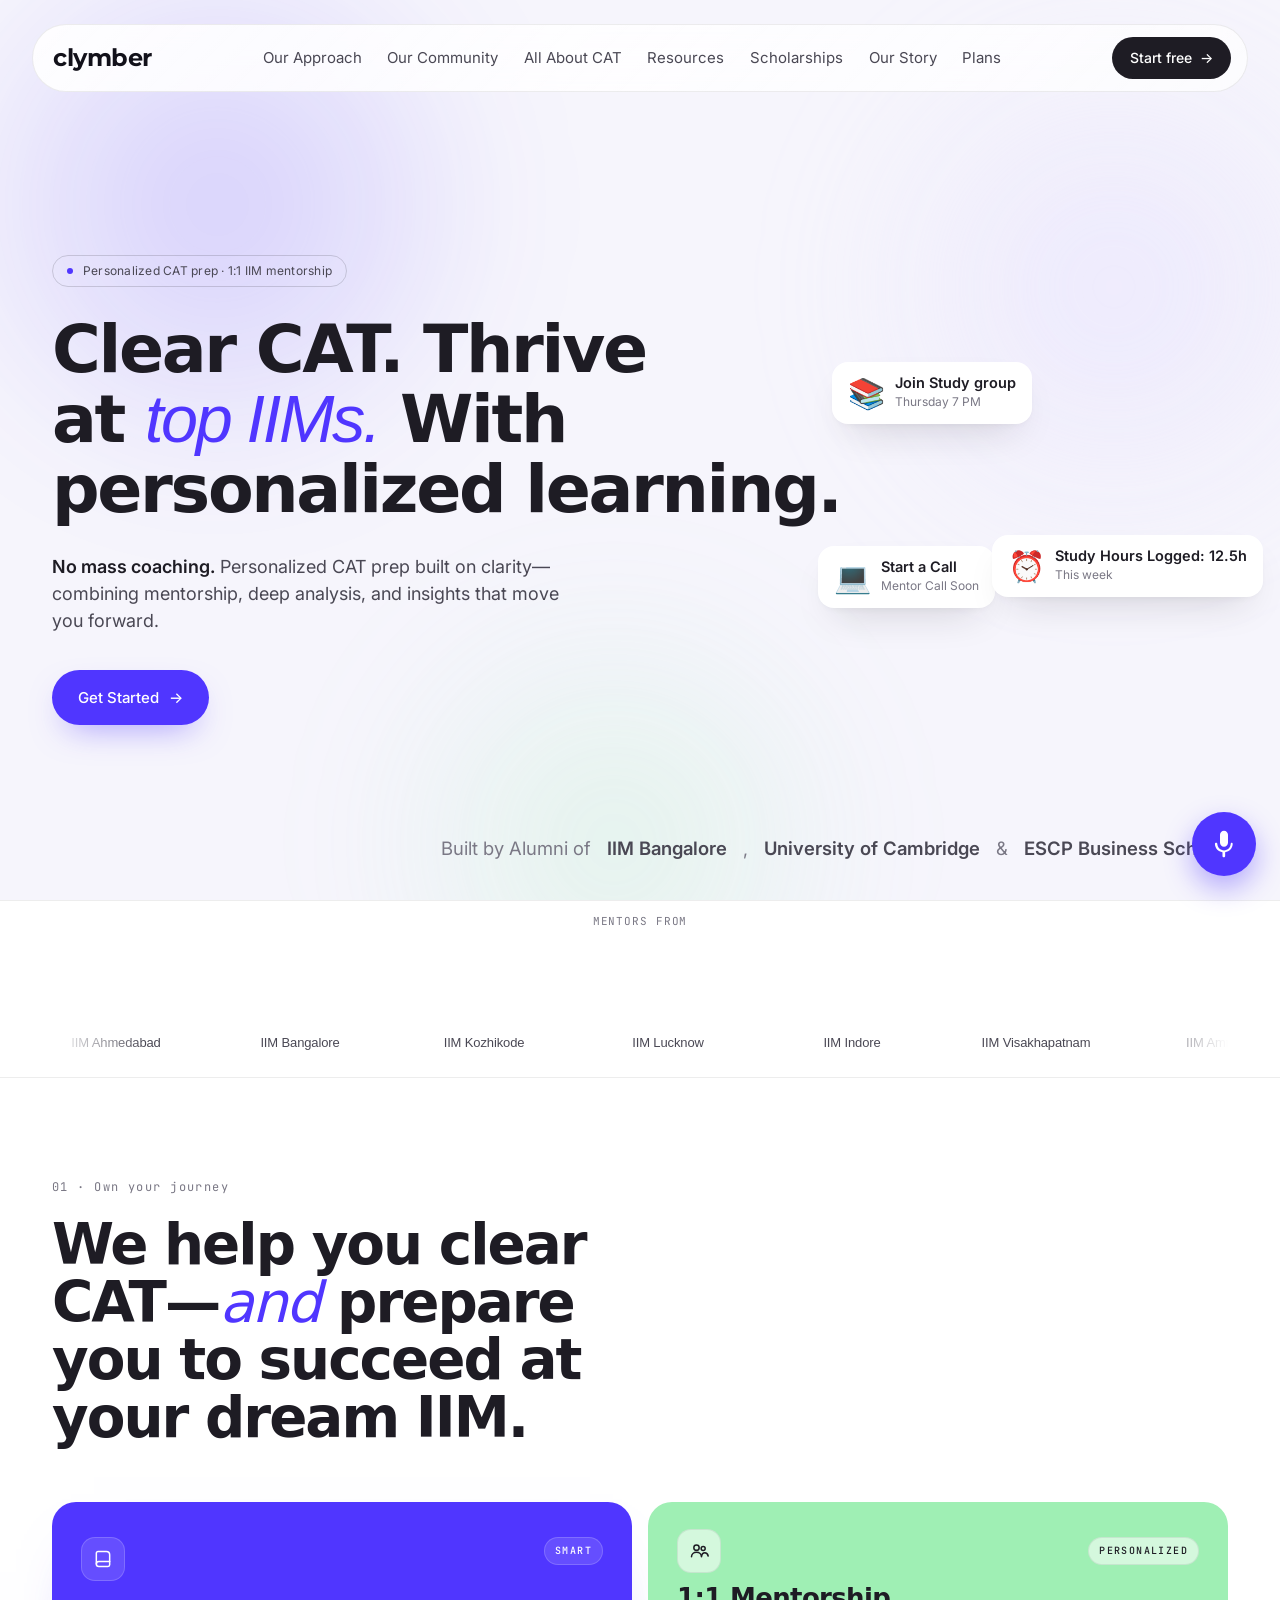
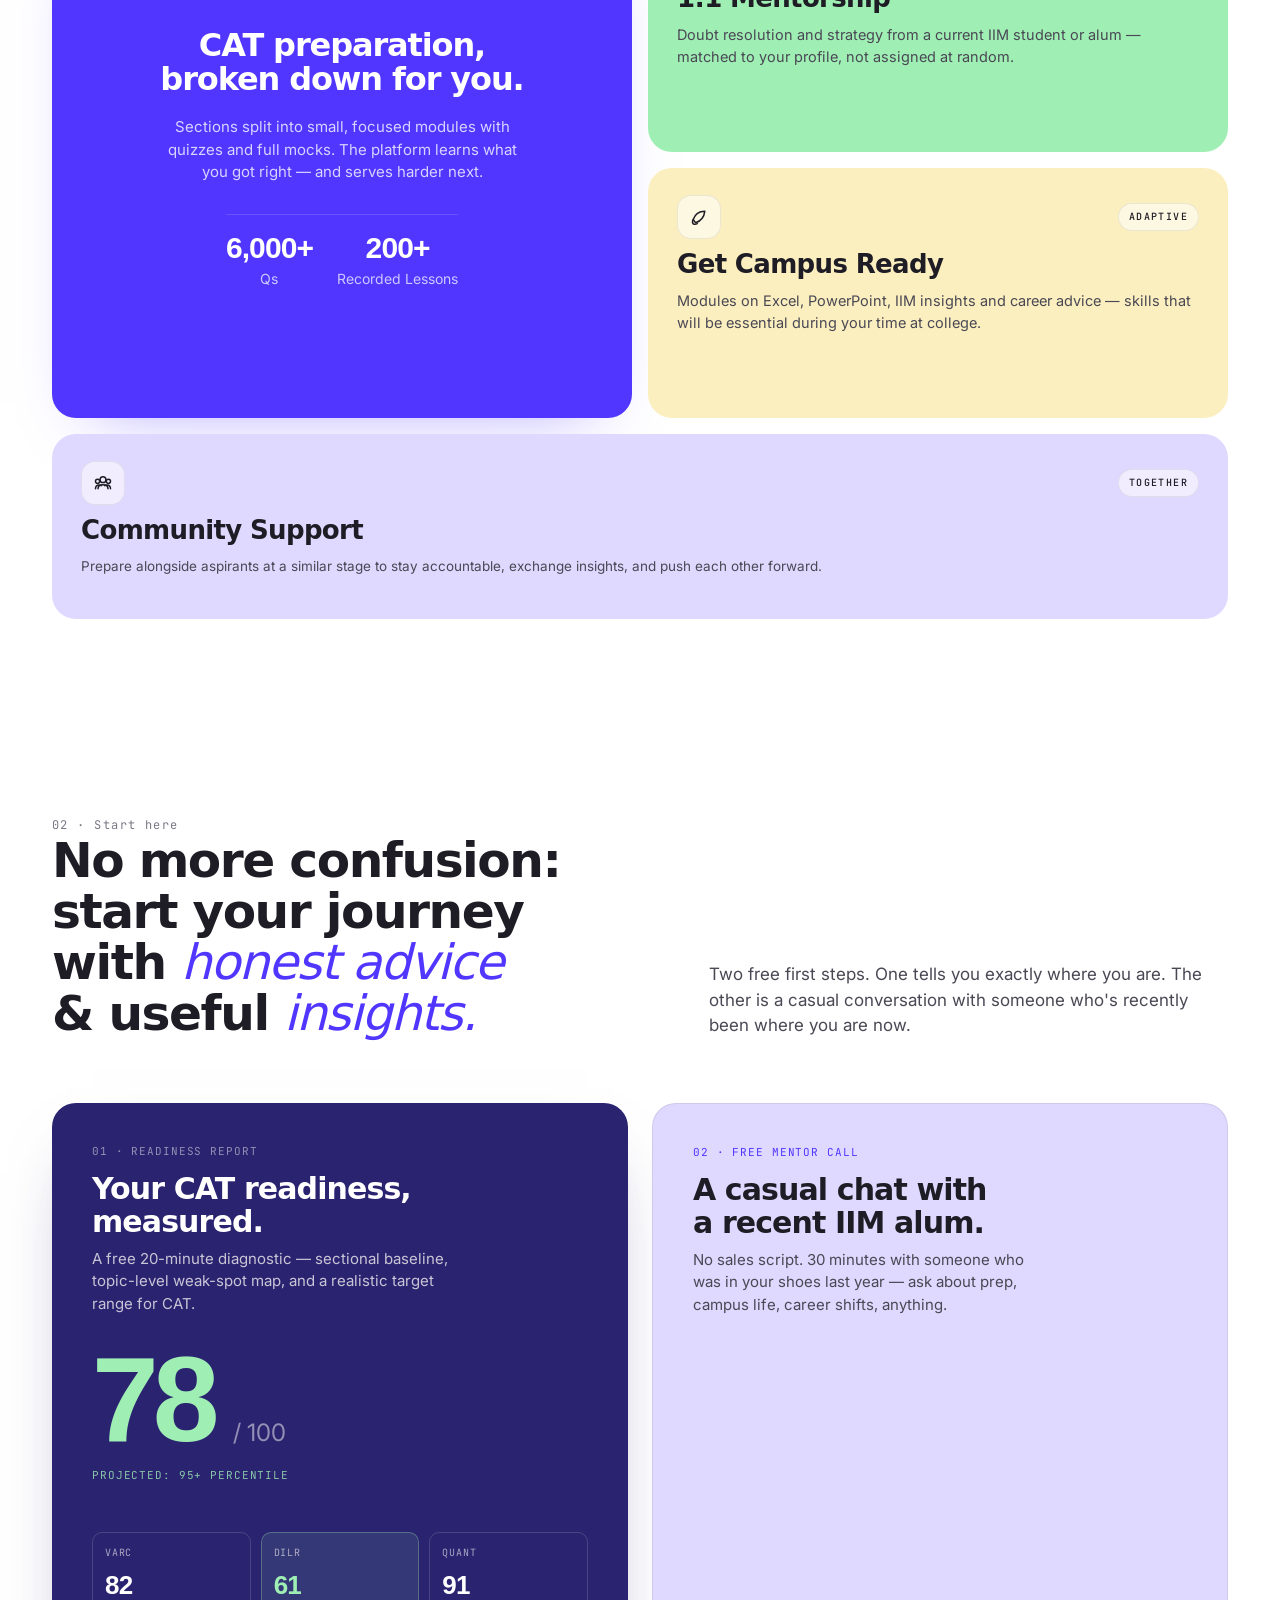
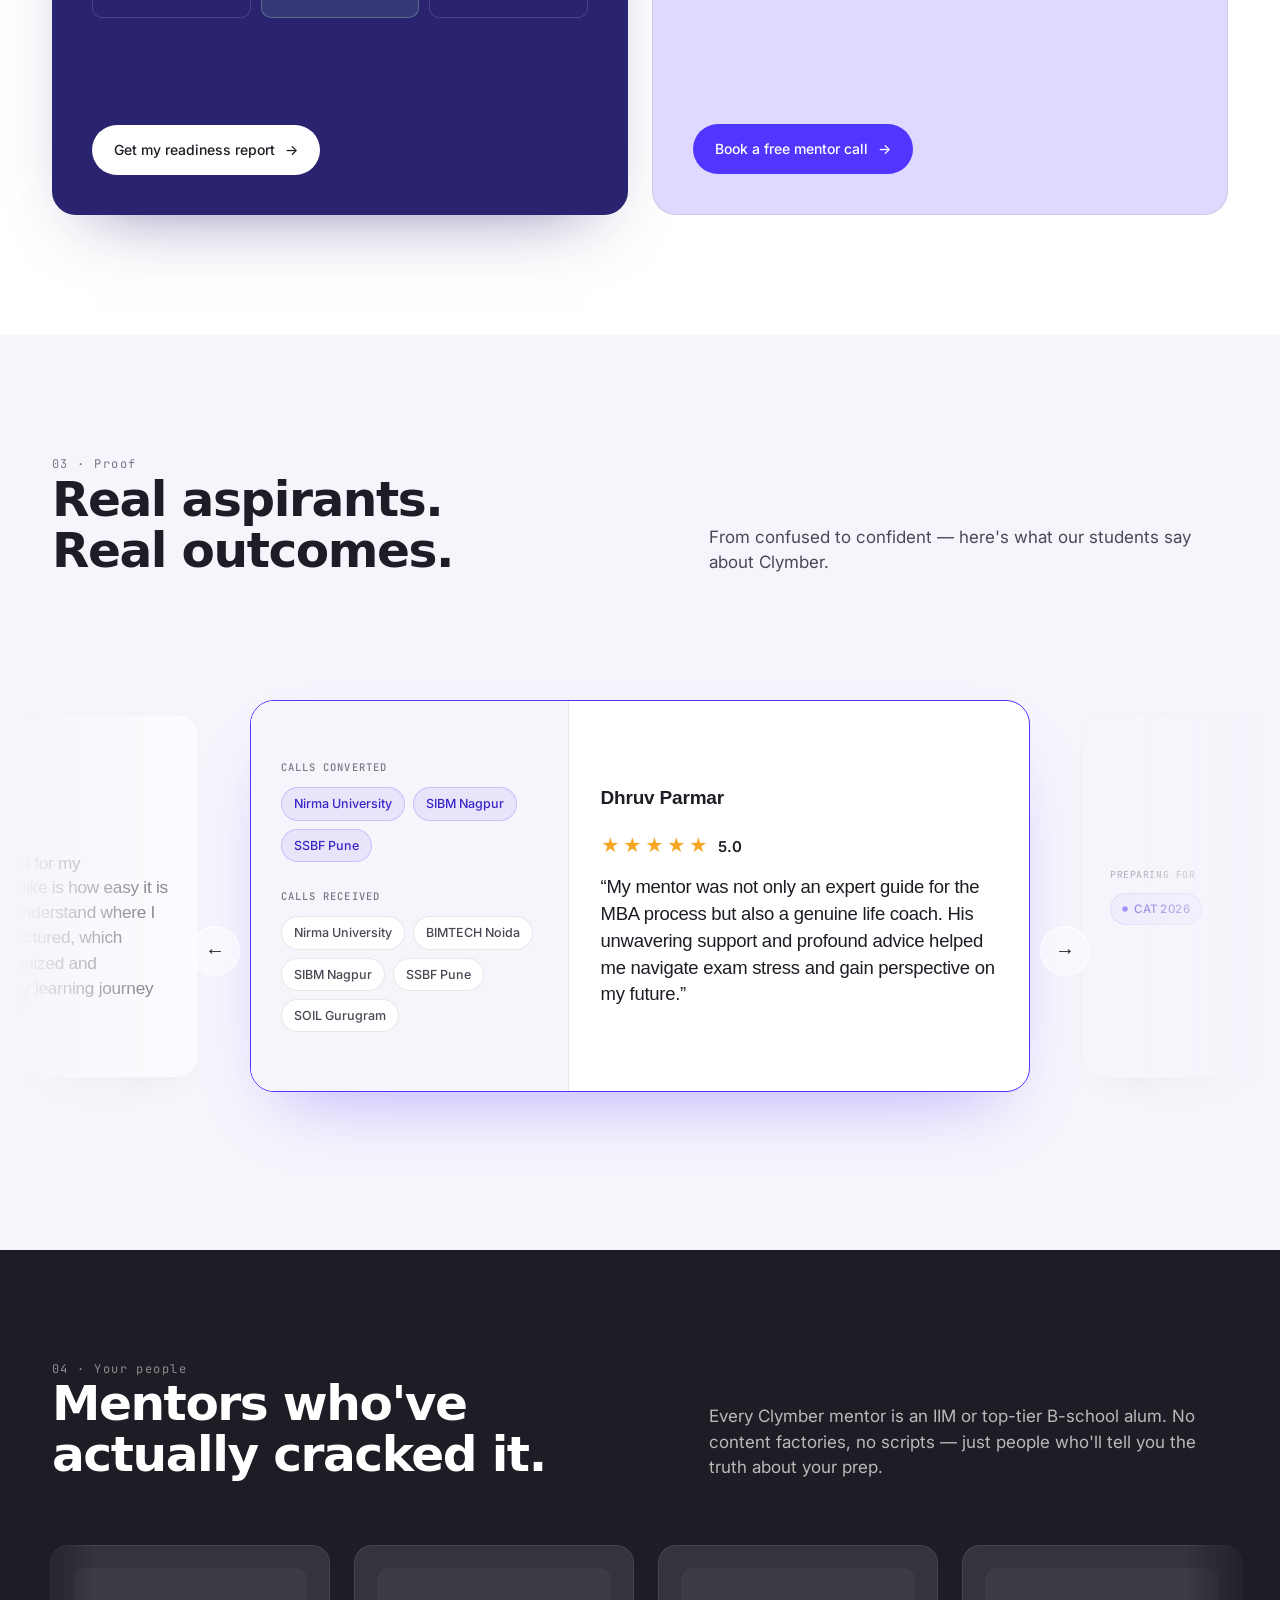
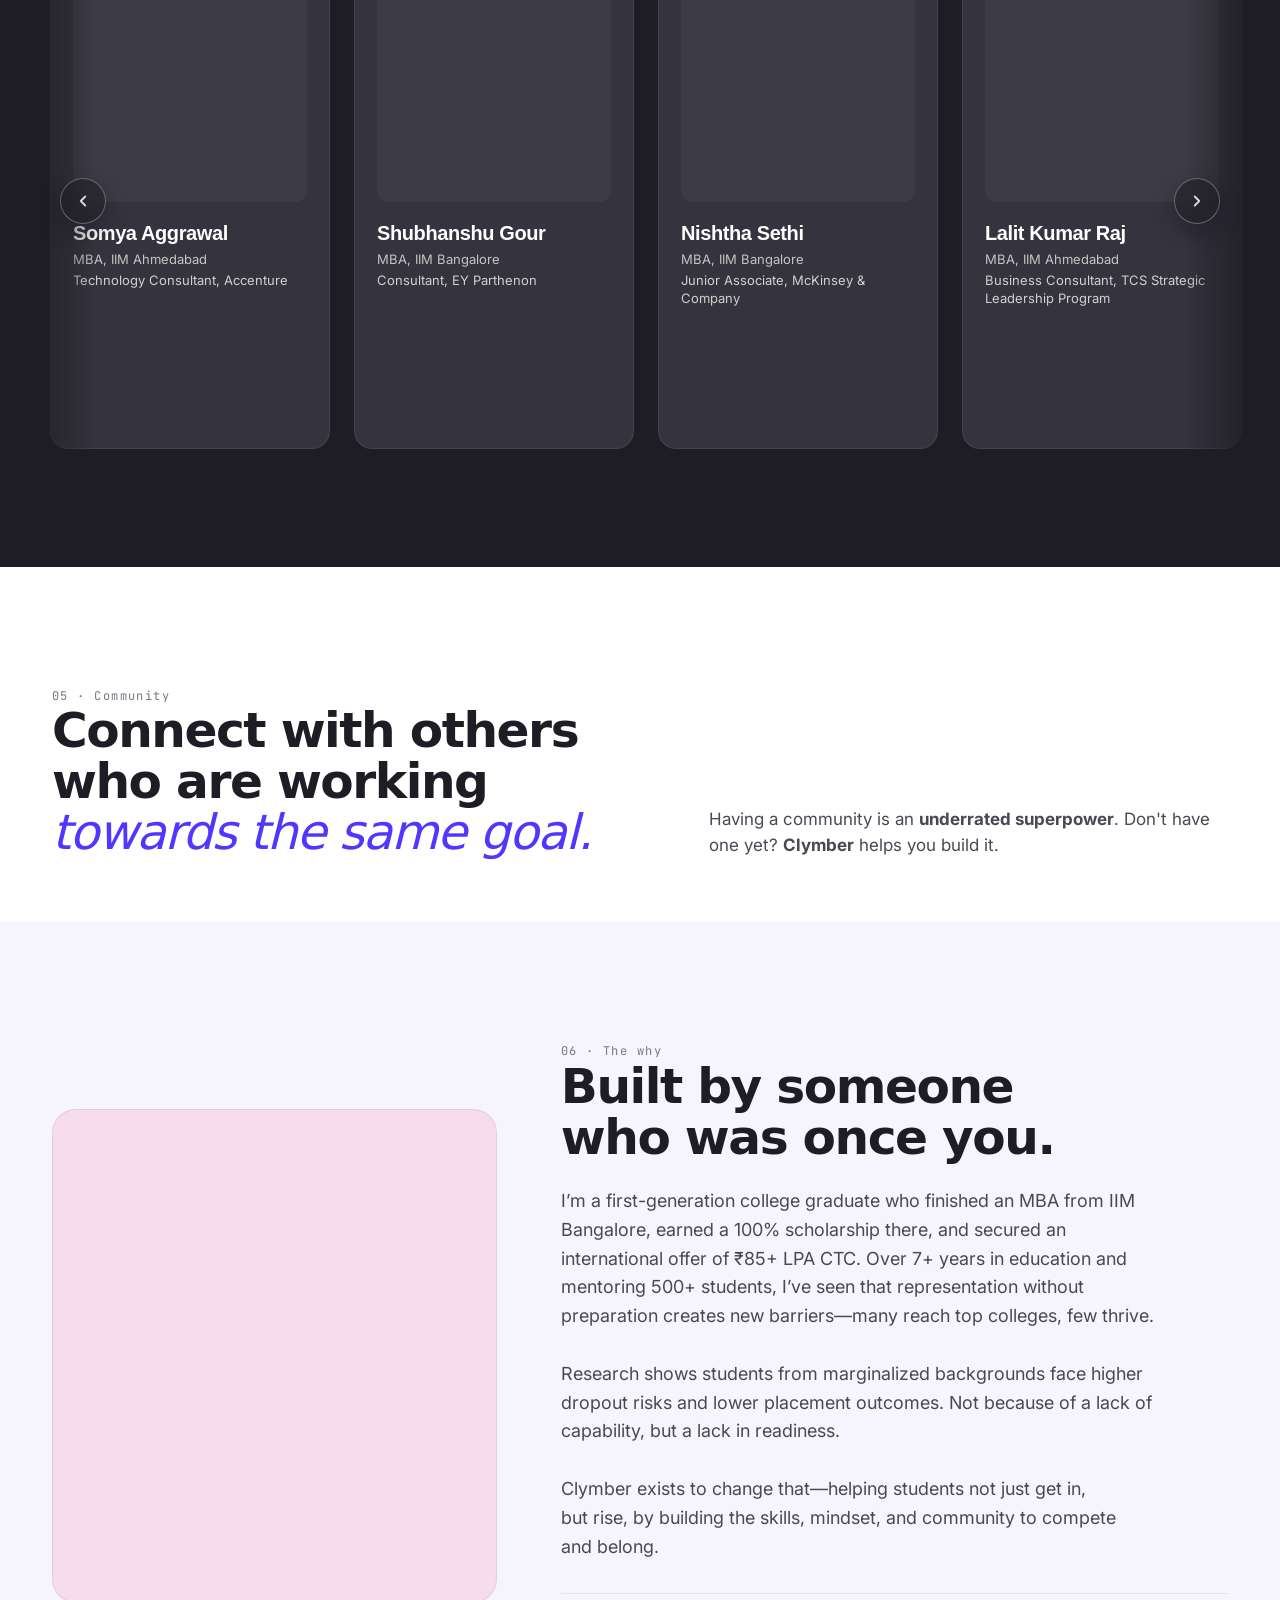
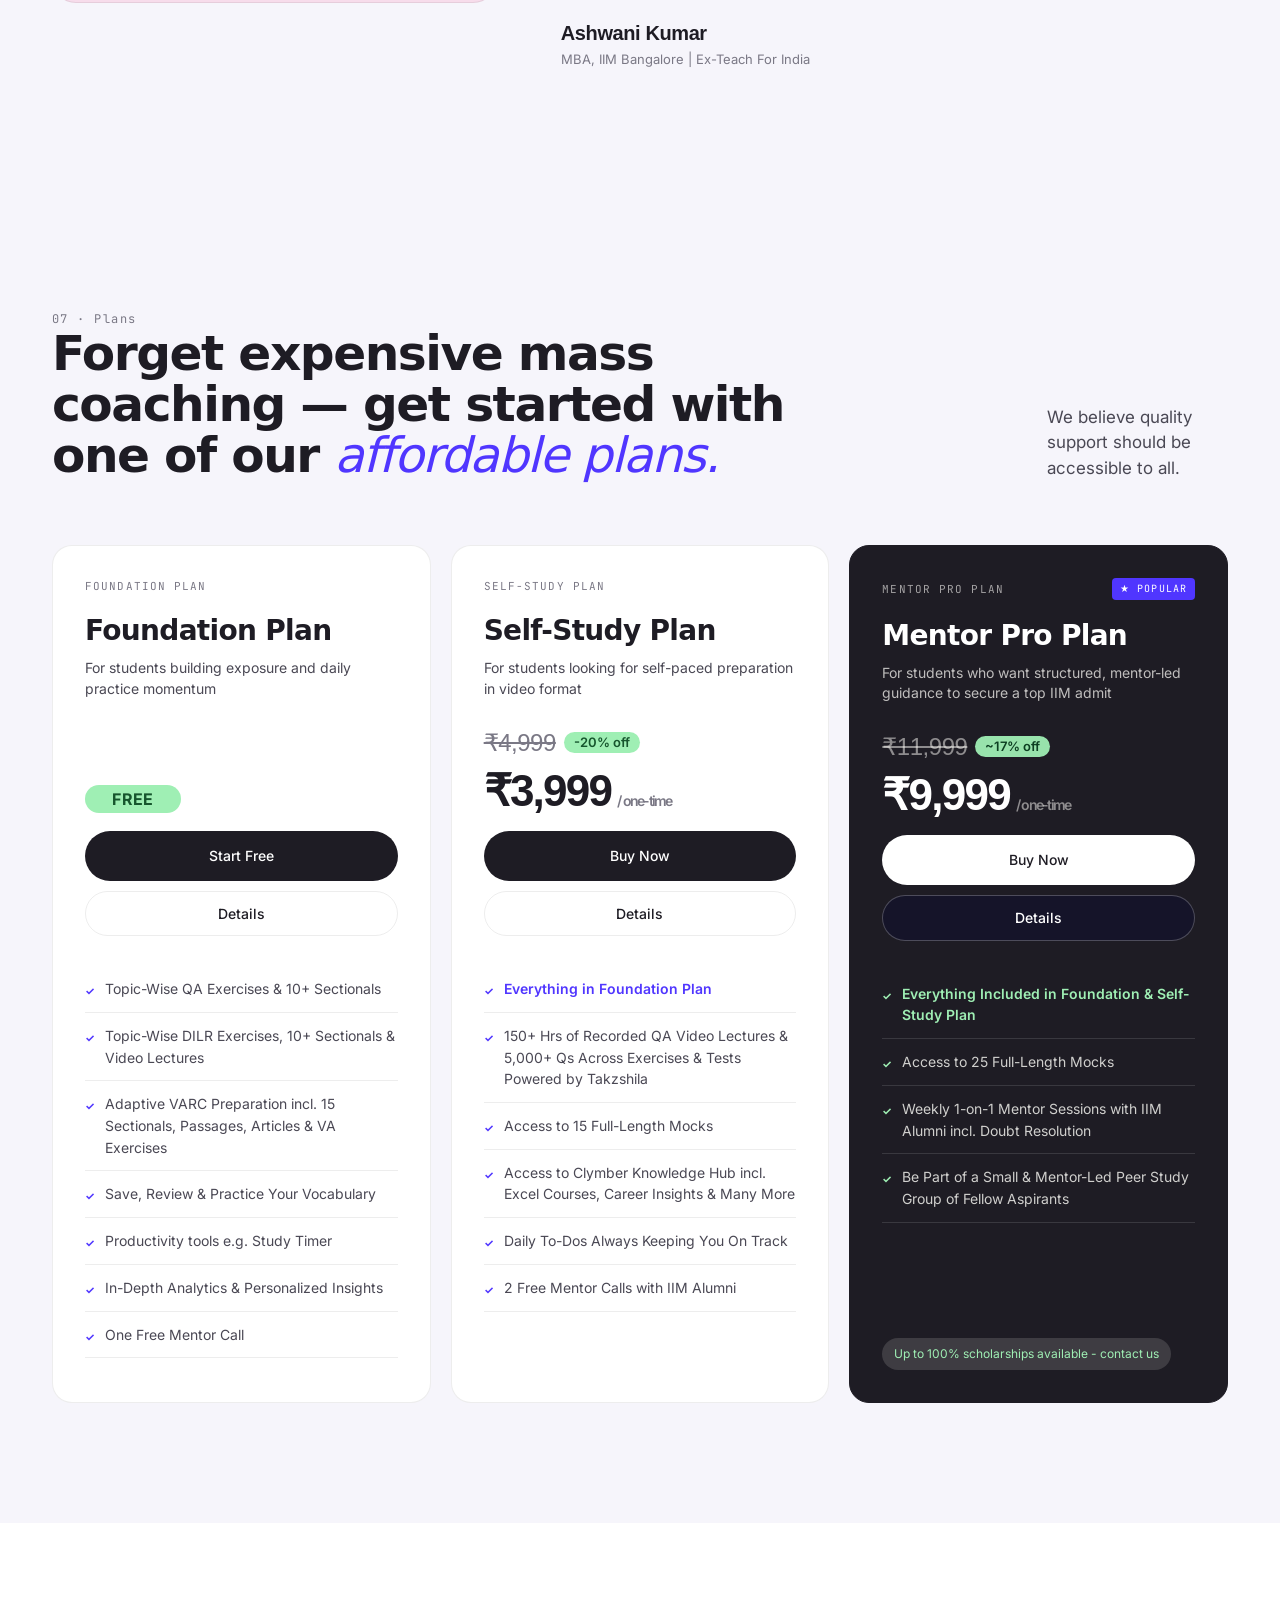
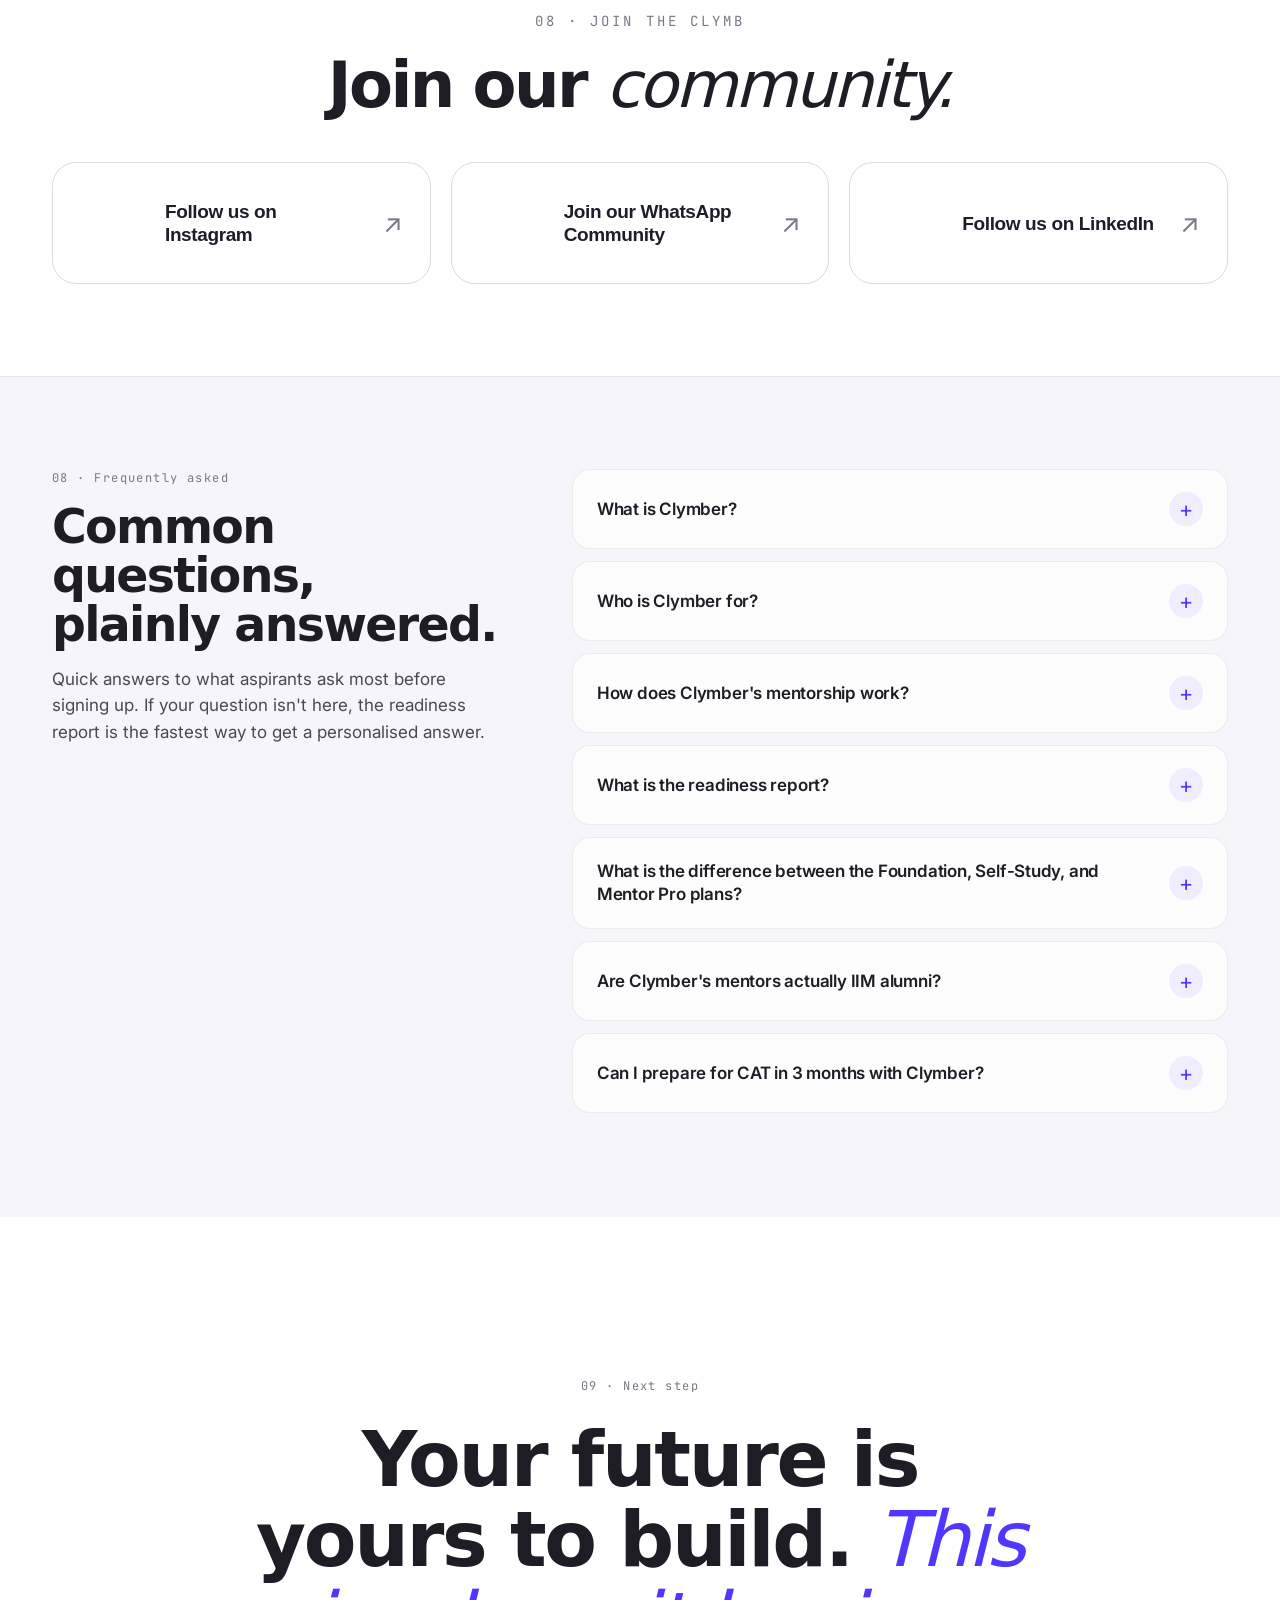
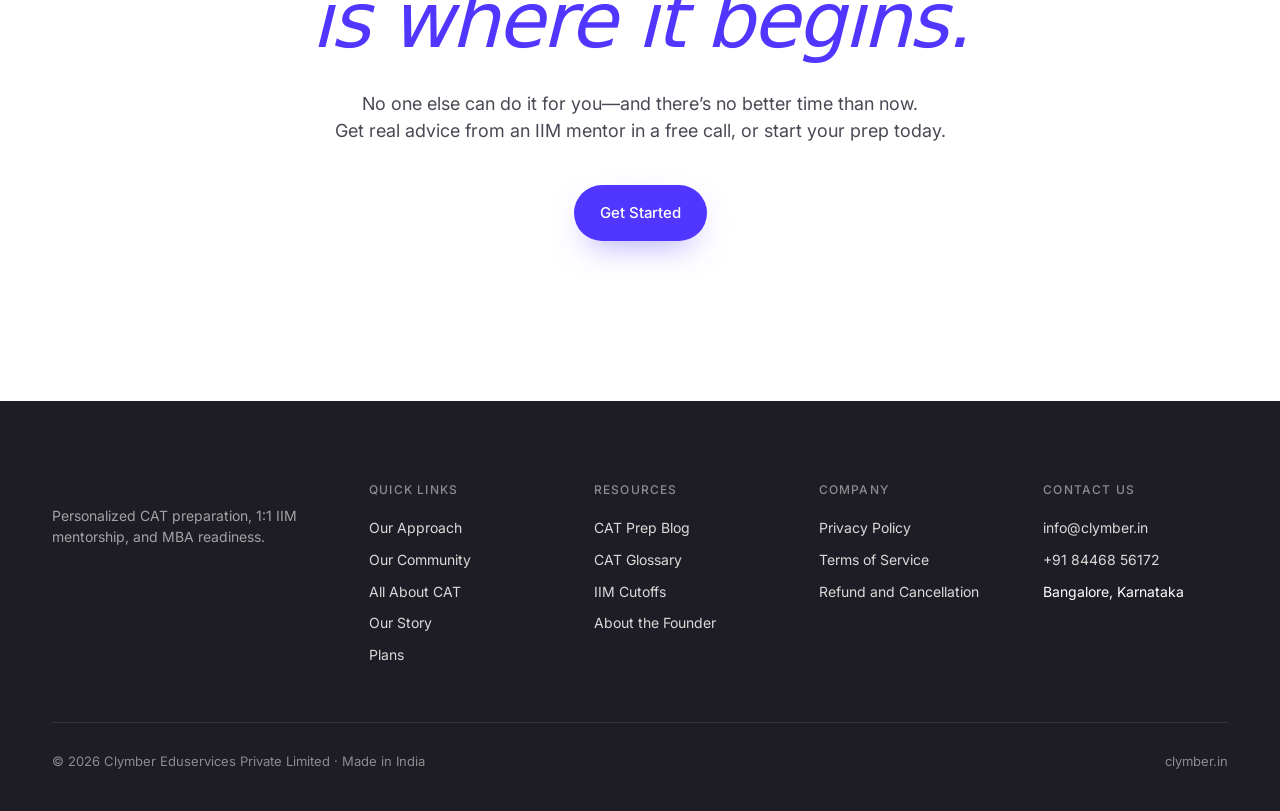
==== static/index.html @ 30dbabad "Refactor: Integrate UI Widget, Groq Llama-3, Multi-Institute Evaluation, and PPT-Style Visual Payloa" ====
<!DOCTYPE html><html lang="en"><head>


<meta charset="utf-8">
<meta name="viewport" content="width=device-width, initial-scale=1">

<!-- Google Search Console verification (Property: clymber.in). Token is
     injected at build time by scripts/inject-static-env.ts from the
     NEXT_PUBLIC_GSC_VERIFICATION env var (GitHub Secrets in CI). -->
<meta name="google-site-verification" content="26u3k5fxlTC3aNFVXAjMeuMcPNGJhdhR4Ef_XS1C2SM">

<!-- SEO: title + meta -->
<title>Clymber | CAT Preparation, IIM Mentorship &amp; MBA Readiness</title>
<meta name="description" content="Personalized CAT prep, 1:1 IIM mentorship, interview guidance, and MBA readiness support to help you clear CAT and thrive at top B-schools.">
<meta name="keywords" content="CAT preparation, CAT exam, IIM mentorship, MBA preparation India, CAT mock test, VARC for CAT, DILR for CAT, QA for CAT, personalized CAT coaching, IIM alumni mentor">
<meta name="author" content="Clymber">
<meta name="robots" content="index, follow, max-snippet:-1, max-image-preview:large, max-video-preview:-1">
<link rel="canonical" href="https://clymber.in/">
<link rel="alternate" hreflang="en-in" href="https://clymber.in/">
<link rel="alternate" hreflang="x-default" href="https://clymber.in/">

<!-- Open Graph -->
<meta property="og:title" content="Clymber | CAT Preparation, IIM Mentorship &amp; MBA Readiness">
<meta property="og:description" content="Personalized CAT prep, 1:1 IIM mentorship, and MBA readiness support to help you clear CAT and thrive at top B-schools.">
<meta property="og:type" content="website">
<meta property="og:url" content="https://clymber.in/">
<meta property="og:site_name" content="Clymber">
<meta property="og:locale" content="en_IN">
<meta property="og:image" content="https:[data-uri]">
<meta property="og:image:width" content="1200">
<meta property="og:image:height" content="630">
<meta property="og:image:alt" content="Clymber — Personalized CAT preparation with IIM alumni mentorship">

<!-- Twitter -->
<meta name="twitter:card" content="summary_large_image">
<meta name="twitter:title" content="Clymber | CAT Preparation, IIM Mentorship &amp; MBA Readiness">
<meta name="twitter:description" content="Personalized CAT prep, 1:1 IIM mentorship, and MBA readiness support.">
<meta name="twitter:image" content="https:[data-uri]">
<meta name="twitter:image:alt" content="Clymber — Personalized CAT preparation with IIM alumni mentorship">

<!-- Fonts -->
<link rel="preconnect" href="https://fonts.googleapis.com">
<link rel="preconnect" href="https://fonts.gstatic.com" crossorigin="">
<link href="https://api.fontshare.com/v2/css?f[]=general-sans@500,600,700&amp;display=swap" rel="stylesheet">
<link href="https://fonts.googleapis.com/css2?family=Inter:wght@400;500;600;700&amp;family=JetBrains+Mono:wght@400;500&amp;display=swap" rel="stylesheet">
<link href="https://fonts.googleapis.com/css2?family=Montserrat:wght@700&amp;display=swap" rel="stylesheet">

<!-- Motion layer CDN (GSAP + ScrollTrigger + Lenis). Preconnect so the TLS
     handshake overlaps with font fetches; the actual scripts load deferred
     at end of <body> and never block the LCP hero image. -->
<link rel="preconnect" href="https://cdn.jsdelivr.net" crossorigin>

<!-- JSON-LD: WebSite -->
<script type="application/ld+json">
{
  "@context":"https://schema.org",
  "@type":"WebSite",
  "name":"Clymber",
  "alternateName":"Clymber — CAT Preparation & IIM Mentorship",
  "url":"https://clymber.in/"
}
</script>
<!-- JSON-LD: Organization -->
<script type="application/ld+json">
{
  "@context":"https://schema.org",
  "@type":"Organization",
  "name":"Clymber",
  "url":"https://clymber.in/",
  "logo":"https:[data-uri]",
  "description":"Personalized CAT preparation, 1:1 IIM mentorship, interview guidance and MBA readiness.",
  "sameAs":[
    "https://www.linkedin.com/company/clymber",
    "https://www.instagram.com/clymber.official/",
    "https://www.youtube.com/@clymber.official"
  ]
}
</script>
<!-- JSON-LD: Person (founder) -->
<script type="application/ld+json">
{
  "@context":"https://schema.org",
  "@type":"Person",
  "name":"Ashwani Kumar",
  "jobTitle":"Founder, Clymber",
  "url":"https://clymber.in/#about-us",
  "worksFor":{"@type":"Organization","name":"Clymber"}
}
</script>
<!-- JSON-LD: Course (CAT prep) -->
<script type="application/ld+json">
{
  "@context":"https://schema.org",
  "@type":"Course",
  "name":"Personalized CAT Preparation with IIM Mentorship",
  "description":"A 1:1 CAT preparation program covering DILR, VARC, and Quantitative Aptitude, with IIM alumni mentorship, sectional and full-length mocks, and interview guidance.",
  "url":"https://clymber.in/",
  "courseCode":"CLYMBER-CAT-MENTOR-PRO",
  "educationalLevel":"Postgraduate entrance",
  "teaches":["CAT exam strategy","Quantitative Aptitude (QA)","Data Interpretation & Logical Reasoning (DILR)","Verbal Ability & Reading Comprehension (VARC)","MBA interview preparation"],
  "inLanguage":"en-IN",
  "audience":{"@type":"EducationalAudience","educationalRole":"CAT aspirant"},
  "provider":{"@type":"Organization","name":"Clymber","url":"https://clymber.in/","sameAs":"https://clymber.in/"},
  "offers":[
    {
      "@type":"Offer",
      "name":"Foundation Plan",
      "description":"Free diagnostic readiness report, QA readiness check, daily reading, DILR foundation exercises, vocabulary vault, one free mentor consultation.",
      "url":"https://clymber.in/plans/foundation",
      "price":"0",
      "priceCurrency":"INR",
      "availability":"https://schema.org/InStock",
      "category":"Free"
    },
    {
      "@type":"Offer",
      "name":"Self-Study Plan",
      "description":"All Foundation features plus full QA video course, sectional tests, and 2 free mentor calls with IIM alumni.",
      "url":"https://clymber.in/plans/self-study",
      "price":"3999",
      "priceCurrency":"INR",
      "availability":"https://schema.org/InStock",
      "category":"Paid"
    },
    {
      "@type":"Offer",
      "name":"Mentor Pro Plan",
      "description":"Full QA video course, 25 full-length CAT mocks, 300+ QA practice tests, weekly 1-on-1 mentor sessions with IIM alumni, peer community.",
      "url":"https://clymber.in/plans/mentor-pro",
      "price":"9999",
      "priceCurrency":"INR",
      "availability":"https://schema.org/InStock",
      "category":"Paid"
    }
  ],
  "hasCourseInstance":{
    "@type":"CourseInstance",
    "courseMode":"online",
    "courseWorkload":"PT10H",
    "location":{"@type":"VirtualLocation","url":"https://clymber.in/"},
    "instructor":{"@type":"Person","name":"Ashwani Kumar","jobTitle":"Founder & Lead Mentor, Clymber","alumniOf":{"@type":"EducationalOrganization","name":"Indian Institute of Management Bangalore"}}
  }
}
</script>
<!-- JSON-LD: FAQPage (mirrors the visible accordion above; Google March-2024 policy requires schema/DOM parity) -->
<script type="application/ld+json">
{
  "@context": "https://schema.org",
  "@type": "FAQPage",
  "mainEntity": [
    {
      "@type": "Question",
      "name": "What is Clymber?",
      "acceptedAnswer": {
        "@type": "Answer",
        "text": "Clymber is a personalized CAT preparation platform for MBA aspirants in India. It combines a diagnostic readiness report, structured practice across VARC, DILR, and QA, full-length CAT mock tests, and 1:1 mentorship from IIM alumni — so you train against the specific gaps the exam will exploit, not a generic syllabus."
      }
    },
    {
      "@type": "Question",
      "name": "Who is Clymber for?",
      "acceptedAnswer": {
        "@type": "Answer",
        "text": "Clymber is built for CAT aspirants who want a structured, mentor-led path to a top IIM — first-time test-takers, working professionals balancing prep with a job, and second-attempt students who need a sharper diagnosis of what's blocking their percentile."
      }
    },
    {
      "@type": "Question",
      "name": "How does Clymber's mentorship work?",
      "acceptedAnswer": {
        "@type": "Answer",
        "text": "Every Mentor Pro student is paired with an IIM alumnus for weekly 1-on-1 sessions covering doubt resolution, study plan adjustments, mock test analysis, and MBA interview preparation. Foundation and Self-Study plans include a smaller number of free consultation calls."
      }
    },
    {
      "@type": "Question",
      "name": "What is the readiness report?",
      "acceptedAnswer": {
        "@type": "Answer",
        "text": "The readiness report is a free 20-minute diagnostic. It produces a sectional baseline across VARC, DILR, and QA, a topic-level weak-spot map, and a realistic CAT target range — so you start your prep with a clear picture of where you are and what to fix first."
      }
    },
    {
      "@type": "Question",
      "name": "What is the difference between the Foundation, Self-Study, and Mentor Pro plans?",
      "acceptedAnswer": {
        "@type": "Answer",
        "text": "Foundation (Free) gives you the readiness report, daily reading practice, DILR foundation exercises, QA readiness check, vocabulary vault, and one free mentor call. Self-Study (₹3,999) adds the full QA video course, sectional tests, and two free mentor calls. Mentor Pro (₹9,999) is the complete program: QA videos, 25 full-length mocks, 300+ QA practice tests, weekly 1-on-1 mentor sessions, and a peer community."
      }
    },
    {
      "@type": "Question",
      "name": "Are Clymber's mentors actually IIM alumni?",
      "acceptedAnswer": {
        "@type": "Answer",
        "text": "Yes. Every Clymber mentor is an IIM alumnus or has equivalent top-tier MBA credentials. Mentor profiles, alma mater, and work background are shown before you book."
      }
    },
    {
      "@type": "Question",
      "name": "Can I prepare for CAT in 3 months with Clymber?",
      "acceptedAnswer": {
        "@type": "Answer",
        "text": "A 3-month plan is possible if you can commit consistent daily study time and start from a moderate baseline. The Clymber readiness report will tell you whether a 3-month timeline is realistic for your current preparedness — and what mock targets to hit weekly to stay on track."
      }
    }
  ]
}
</script>
<!-- JSON-LD: BreadcrumbList -->
<script type="application/ld+json">
{
  "@context":"https://schema.org",
  "@type":"BreadcrumbList",
  "itemListElement":[
    {
      "@type":"ListItem",
      "position":1,
      "name":"Home",
      "item":"https://clymber.in/"
    }
  ]
}
</script>

<style>
  :root{
    --ink:#1E1C24;
    --ink-2:#4A4854;
    --muted:#7A7885;
    --paper:#FFFFFF;
    --paper-2:#F6F5FB;
    --line:rgba(30,28,36,.08);
    --line-2:rgba(30,28,36,.16);
    --indigo:#5036FF;
    --indigo-ink:#3A26C7;
    --deep:#2A2370;
    --mint:#9FEFB4;
    --lilac:#DFD8FF;
    --rose:#F7DCEB;
    --butter:#FBEFBF;
  }
  *{box-sizing:border-box}
  html,body{margin:0;padding:0}
  body{
    font-family:'Inter',system-ui,sans-serif;
    font-size:16px;
    line-height:1.55;
    color:var(--ink);
    background:var(--paper);
    -webkit-font-smoothing:antialiased;
    text-rendering:optimizeLegibility;
  }
  h1,h2,h3{font-family:'General Sans',system-ui,sans-serif;font-weight:600;letter-spacing:-0.025em;color:var(--ink);margin:0;text-wrap:balance}
  h1{font-size:clamp(40px,5.2vw,68px);line-height:1.05;letter-spacing:-0.035em;font-weight:600;text-wrap:nowrap}
  h2{font-size:clamp(32px,3.8vw,52px);line-height:1.05;letter-spacing:-0.03em;font-weight:600}
  h3{font-size:clamp(20px,1.6vw,26px);line-height:1.25;font-weight:600}
  p{margin:0;text-wrap:pretty}
  a{color:inherit;text-decoration:none}
  .mono{font-family:'JetBrains Mono',monospace;font-size:11px;letter-spacing:0.08em;text-transform:uppercase}
  .wrap{max-width:1240px;margin:0 auto;padding:0 32px}

  /* NAV */
  .nav{position:fixed;top:24px;left:0;right:0;z-index:50;background:transparent;border:0;pointer-events:none}
  .nav-inner{display:flex;align-items:center;justify-content:space-between;width:calc(100% - 64px);max-width:1240px;margin:0 auto;padding:12px 16px 12px 20px;gap:24px;background:linear-gradient(135deg,rgba(255,255,255,.9),rgba(255,255,255,.72));border:1px solid rgba(30,28,36,.08);border-radius:999px;box-shadow:0 22px 54px -34px rgba(30,28,36,.38);backdrop-filter:blur(18px);pointer-events:auto}
  .brand{display:inline-flex;align-items:center;gap:10px;color:var(--ink)}
  .brand img{width:40px;height:40px;display:block}
  .brand-word{font-family:'Montserrat',sans-serif;font-weight:700;font-size:24px;line-height:1;color:#12111a;letter-spacing:-0.02em}
  .nav-links{display:flex;gap:clamp(20px,2vw,32px);font-size:clamp(15px,1.05vw,18px);color:var(--ink-2)}
  .nav-links a{padding:8px 0;border-bottom:1px solid transparent;transition:border-color .15s}
  .nav-links a:hover{border-color:var(--ink)}
  .nav-cta{display:inline-flex;align-items:center;gap:8px;background:var(--ink);color:var(--paper);padding:10px 18px;border-radius:999px;font-size:clamp(14px,0.95vw,16px);font-weight:500;transition:background .15s}
  .nav-cta:hover{background:var(--indigo)}
  @media (max-width:860px){.nav-links{display:none}}

  /* HERO */
  .hero{padding:120px 0 40px;position:relative;overflow:visible;min-height:100vh;display:flex;align-items:center;background:#f6f5fc}
  .hero > .wrap{width:100%}
  .hero-grid{display:grid;grid-template-columns:.85fr 1.15fr;gap:40px;align-items:center}
  @media (max-width:980px){.hero-grid{grid-template-columns:1fr;gap:48px}}

  /* Hero "Developed by Alumni of …" credit line */
  .hero-credit{position:absolute;bottom:40px;left:auto;right:56px;margin:0;max-width:calc(100% - 112px);box-sizing:border-box;display:flex;flex-wrap:wrap;align-items:center;justify-content:flex-end;gap:9px 16px;font-size:18.5px;color:var(--muted);line-height:1.3}
  .hero-credit .hc-label{font-weight:400}
  .hero-credit .hc-uni{display:inline-flex;align-items:center;gap:8px;color:var(--ink-2);font-weight:600;white-space:nowrap}
  .hero-credit .hc-uni img{height:27px;width:auto;display:block;object-fit:contain}
  @media (max-width:980px){.hero-credit{position:static;justify-content:center;text-align:center;margin-top:32px}}
  @media (max-width:560px){
    .hero-credit{
      width:min(82vw,340px);
      margin:34px 0 0 auto;
      padding:10px 4px 10px 16px;
      justify-content:flex-end;
      text-align:right;
      gap:7px 9px;
      border:0;
      border-right:3px solid rgba(80,54,255,.42);
      border-radius:0;
      background:transparent;
      box-shadow:none;
      backdrop-filter:none;
      font-size:13.5px;
      line-height:1.28;
    }
    .hero-credit .hc-label{flex:1 0 100%;font-size:11.5px;letter-spacing:.04em;text-transform:uppercase;color:rgba(74,84,107,.72)}
    .hero-credit .hc-uni{gap:7px;font-size:13.5px;color:#3f4d69;text-shadow:0 1px 0 rgba(255,255,255,.6)}
    .hero-credit .hc-uni img{height:19px;filter:drop-shadow(0 5px 10px rgba(30,28,36,.08))}
  }
  .eyebrow{display:inline-flex;align-items:center;gap:10px;padding:6px 14px;border:1px solid var(--line-2);border-radius:999px;font-size:12px;letter-spacing:0.02em;color:var(--ink-2);margin-bottom:28px}
  .eyebrow .dot{width:6px;height:6px;border-radius:50%;background:var(--indigo)}
  h1 em{font-style:normal;color:var(--indigo);font-family:'General Sans',sans-serif;font-weight:500;font-style:italic}
  .hero-sub{font-size:18px;color:var(--ink-2);max-width:520px;margin:28px 0 36px;line-height:1.5}
  .cta-row{display:flex;gap:14px;flex-wrap:wrap;align-items:center}
  .btn-primary{display:inline-flex;align-items:center;gap:10px;background:var(--indigo);color:#fff;padding:16px 26px;border-radius:999px;font-size:15px;font-weight:500;transition:background .15s}
  .btn-primary:hover{background:var(--indigo-ink)}
  .btn-secondary{display:inline-flex;align-items:center;gap:8px;padding:16px 22px;border-radius:999px;font-size:15px;color:var(--ink);border:1px solid var(--line-2);font-weight:500}
  .btn-secondary:hover{background:var(--paper-2)}
  .hero-meta{display:flex;gap:32px;margin-top:56px;padding-top:28px;border-top:1px solid var(--line)}
  .hero-meta .stat .n{font-family:'General Sans',sans-serif;font-weight:600;letter-spacing:-0.03em;font-size:30px;color:var(--ink)}
  .hero-meta .stat .l{font-size:12px;color:var(--muted);margin-top:2px}

  /* Hero visual — transparent image + animated floating cards */
  .hero-visual{position:relative;width:100%;aspect-ratio:1.3;
    margin-right:-120px;
    align-self:center;
    overflow:visible;
  }
  @media (max-width:1200px){.hero-visual{margin-right:-60px}}
  @media (max-width:980px){.hero-visual{margin-right:0;max-width:820px;margin-left:auto;margin-right:auto}}

  .hero-photo{position:absolute;inset:0;overflow:visible;transform:translateY(-14px)}
  .hero-photo img{width:100%;height:100%;object-fit:contain;object-position:center;display:block;background:transparent;
    transform-origin:center center;
    animation:heroPop 900ms cubic-bezier(.22,1,.36,1) both;
  }
  @keyframes heroPop{
    0%   {opacity:0; transform:scale(.86);}
    60%  {opacity:1;}
    100% {opacity:1; transform:scale(1);}
  }

  .float-card{position:absolute;background:#fff;border-radius:16px;padding:12px 16px;
    display:flex;align-items:center;gap:10px;
    box-shadow:0 18px 40px -18px rgba(30,28,36,.22), 0 4px 12px -6px rgba(30,28,36,.10);
    font-size:14.5px;
    transform:scale(0);
    transform-origin:center center;
    animation:cardPop 700ms cubic-bezier(.34,1.56,.64,1) both;
    white-space:nowrap;
    z-index:2;
  }
  .float-card .fc-ico{width:auto;height:auto;border-radius:0;flex-shrink:0;display:block;font-size:30px;line-height:1;filter:none;padding:0;background:none}
  .float-card .fc-ico.green,
  .float-card .fc-ico.blue,
  .float-card .fc-ico.peach{background:none}
  .float-card strong{display:block;font-weight:600;color:var(--ink);font-size:14.5px;line-height:1.2}
  .float-card small{display:block;color:var(--muted);font-size:12px;margin-top:2px}

  .float-card.fc-1{top:2%;left:-14%;    animation-delay:600ms}
  .float-card.fc-2{bottom:6%;left:-18%;animation-delay:900ms}
  .float-card.fc-3{bottom:10%;right:-10%;animation-delay:1200ms}
  @media (max-width:1200px){
    .float-card.fc-1{left:-8%}
    .float-card.fc-2{left:-10%}
    .float-card.fc-3{right:-4%}
  }

  @keyframes cardPop{
    0%   {opacity:0; transform:scale(0);}
    60%  {opacity:1; transform:scale(1.06);}
    100% {opacity:1; transform:scale(1);}
  }

  @media (max-width:980px){
    .hero-photo{transform:translateY(-8px)}
    .float-card.fc-1{left:0}
    .float-card.fc-2{left:0}
    .float-card.fc-3{right:0}
  }
  @media (max-width:560px){
    .float-card{font-size:12.5px;padding:10px 12px;gap:8px}
    .float-card .fc-ico{font-size:18px}
    .float-card small{font-size:10.5px}
  }

  @media (prefers-reduced-motion:reduce){ 
    .hero-photo img, .float-card{animation:none; transform:none; opacity:1}
  }

  /* Trust row */
  .trust{padding:12px 0 18px;border-top:1px solid var(--line);border-bottom:1px solid var(--line)}
  .trust-label{font-family:'JetBrains Mono',monospace;font-size:11px;letter-spacing:0.08em;text-transform:uppercase;color:var(--muted);margin-bottom:10px;text-align:center}
  .trust-marquee{
    position:relative;
    overflow:hidden;
    mask-image:linear-gradient(90deg,transparent,#000 8%,#000 92%,transparent);
    -webkit-mask-image:linear-gradient(90deg,transparent,#000 8%,#000 92%,transparent);
  }
  .trust-row{
    display:flex;
    align-items:flex-start;
    gap:56px;
    width:max-content;
    animation:trustScroll 34s linear infinite;
  }
  .trust-row:hover{animation-play-state:paused}
  @keyframes trustScroll{
    0%{transform:translateX(0)}
    100%{transform:translateX(-50%)}
  }
  .college{display:flex;flex-direction:column;align-items:center;justify-content:flex-start;gap:9px;padding:8px 0;border:none;border-radius:0;background:transparent;min-width:128px}
  .college .logo{width:78px;height:78px;display:flex;align-items:center;justify-content:center;border-radius:0;background:transparent;border:none;color:var(--muted);font-family:'JetBrains Mono',monospace;font-size:9px;letter-spacing:0.04em;text-align:center;padding:0}
  .college .logo img{width:100%;height:100%;object-fit:contain;display:block}
  .college .t{font-family:'General Sans',sans-serif;font-weight:500;font-size:13px;color:var(--ink-2);letter-spacing:-0.01em;text-align:center;line-height:1.2;white-space:nowrap}
  @media (max-width:640px){
    .trust-row{gap:30px}
    .college{min-width:104px}
    .college .logo{width:64px;height:64px}
    .college .t{font-size:12px}
  }

  /* Section header pattern */
  section{padding:120px 0}
  /* Offset anchor-targeted sections so the eyebrow/heading isn't hidden
     behind the sticky .nav (which ends ~74-76px from the viewport top
     on both desktop and mobile). Without this, tapping a hamburger
     link looks like nothing happened — the page DOES scroll, but the
     section's eyebrow lands behind the fixed nav and only the body of
     the section is visible. */
  section[id]{scroll-margin-top:88px}
  .sec-head{display:grid;grid-template-columns:auto 1fr;gap:48px;align-items:end;margin-bottom:64px}
  @media (max-width:780px){.sec-head{grid-template-columns:1fr;gap:16px}}
  .sec-num{font-family:'JetBrains Mono',monospace;font-size:12px;color:var(--muted);letter-spacing:0.12em}
  .sec-head h2{max-width:18ch}
  .sec-head h2 em{font-style:italic;font-weight:500;color:var(--indigo)}
  .sec-head .lead{font-size:17px;color:var(--ink-2);max-width:48ch;align-self:end;line-height:1.5}

  /* OWN YOUR JOURNEY — bold bento, every cell fills */
  .journey-section{background:var(--paper);padding:100px 0 64px}
  .j-head{display:flex;align-items:end;justify-content:space-between;gap:48px;margin-bottom:56px;flex-wrap:wrap}
  .j-head-l{max-width:780px}
  .j-eyebrow{display:inline-flex;align-items:center;gap:8px;font-family:'JetBrains Mono',monospace;font-size:11px;letter-spacing:0.14em;text-transform:uppercase;color:var(--indigo);padding:6px 12px;background:rgba(80,54,255,.08);border-radius:999px;margin-bottom:20px}
  .j-eyebrow .d{width:5px;height:5px;border-radius:50%;background:var(--indigo)}
  .j-head h2{font-size:clamp(38px,4.4vw,62px);line-height:1.02;letter-spacing:-0.035em}
  .j-head h2 em{font-style:italic;font-weight:500;color:var(--indigo)}
  .j-head .j-lede{font-size:17px;line-height:1.5;color:var(--ink-2);max-width:36ch;align-self:end}

  /* 6-col bento. Hero = 3 cols x 2 rows. Supports = 3 cols, each 3x1 so rows line up. */
  .bento{display:grid;grid-template-columns:repeat(6,1fr);grid-auto-rows:minmax(250px,auto);gap:16px;align-items:start;--bento-side-card-h:250px}
  @media (max-width:980px){.bento{grid-template-columns:repeat(2,1fr)}}
  @media (max-width:560px){.bento{grid-template-columns:1fr}}

  .tile{border-radius:24px;padding:26px 28px;display:flex;flex-direction:column;gap:12px;border:1px solid transparent;transition:transform .2s ease, box-shadow .2s ease;text-decoration:none;color:var(--ink);position:relative;overflow:hidden}
  .tile:hover{transform:translateY(-3px);box-shadow:0 18px 44px -28px rgba(30,28,36,.22)}
  .tile.static{cursor:default}
  .tile.static:hover{transform:none;box-shadow:none}
  .tile h3{font-size:26px;line-height:1.05;letter-spacing:-0.025em;margin:0}
  .tile p{font-size:14.5px;line-height:1.5;color:var(--ink-2);margin:0}
  .tile-head{display:flex;justify-content:space-between;align-items:center;gap:12px}
  .tile-ico{width:44px;height:44px;border-radius:14px;display:flex;align-items:center;justify-content:center;background:rgba(255,255,255,.55);border:1px solid rgba(30,28,36,.08);color:var(--ink);flex-shrink:0}
  .tile-tag{font-family:'JetBrains Mono',monospace;font-size:10px;letter-spacing:0.14em;text-transform:uppercase;color:var(--ink);background:rgba(255,255,255,.55);padding:5px 10px;border-radius:999px;border:1px solid rgba(30,28,36,.08);font-weight:500}
  .tile-foot{margin-top:24px;display:flex;justify-content:space-between;align-items:center;font-size:13px;color:var(--ink);font-weight:500;opacity:.85}
  .tile-foot::after{content:"→";transition:transform .18s ease}
  .tile:hover .tile-foot::after{transform:translateX(5px)}

  /* Hero tile */
  .tile.hero{grid-column:span 3;grid-row:span 2;background:var(--indigo);color:#fff;padding:24px 28px;min-height:calc((var(--bento-side-card-h) * 2) + 16px)}
  .tile.hero .tile-head{width:100%;justify-content:space-between;align-items:flex-start;margin-top:10px}
  .tile.hero h3{color:#fff;font-size:32px;letter-spacing:-0.035em;margin-top:14px;margin-left:-12px}
  .tile.hero p{color:rgba(255,255,255,.78);font-size:15px;max-width:42ch;margin-top:8px}
  .tile.hero .tile-ico{background:rgba(255,255,255,.12);border-color:rgba(255,255,255,.18);color:#fff}
  .tile.hero .tile-tag{background:rgba(255,255,255,.12);border-color:rgba(255,255,255,.18);color:#fff}
  .tile.hero .tile-foot{color:#fff;opacity:1}
  .tile.hero .h-stat-row{display:flex;gap:24px;margin-top:18px;padding-top:18px;border-top:1px solid rgba(255,255,255,.15)}
  .tile.hero .h-stat .n{font-family:'General Sans',sans-serif;font-weight:600;font-size:30px;letter-spacing:-0.03em;line-height:1;color:#fff}
  .tile.hero .h-stat .l{font-size:14px;color:rgba(255,255,255,.72);margin-top:5px}

  /* Three supports, each span 3 */
  .tile.s1{grid-column:span 3;background:var(--mint);min-height:var(--bento-side-card-h);height:var(--bento-side-card-h)}
  .tile.s2{grid-column:span 3;background:var(--butter);min-height:var(--bento-side-card-h);height:var(--bento-side-card-h)}
  .tile.s3{grid-column:span 6;background:var(--lilac);min-height:185px}
  .tile.s3 p{max-width:none;white-space:nowrap;font-size:13.5px}

  @media (max-width:980px){
    .tile.hero{grid-column:span 2;grid-row:span 1;min-height:340px}
    .tile.s1,.tile.s2,.tile.s3{grid-column:span 2}
    .tile.s1,.tile.s2{height:auto}
  }
  @media (max-width:560px){
    .tile.hero,.tile.s1,.tile.s2,.tile.s3{grid-column:span 1}
  }
  @media (max-width:1200px){
    .tile.s3 p{white-space:normal}
  }

  /* Flip-card pattern for journey tiles (hover reveals example image) */
  .tile.flippable{perspective:1200px;padding:0}
  .tile.flippable > .flip-inner{position:absolute;inset:0;transform-style:preserve-3d;transition:transform 1s cubic-bezier(.2,.7,.2,1);will-change:transform}
  .tile.flippable:hover > .flip-inner,
  .tile.flippable:focus-within > .flip-inner,
  .tile.flippable.is-flipped > .flip-inner{transform:rotateY(180deg)}
  .tile.flippable .flip-face{position:absolute;inset:0;backface-visibility:hidden;-webkit-backface-visibility:hidden;display:flex;flex-direction:column;gap:12px;padding:26px 28px}
  .tile.flippable .flip-back{transform:rotateY(180deg);padding:0}
  .tile.flippable .flip-back picture{display:block;width:100%;height:100%}
  .tile.flippable .flip-back img{width:100%;height:100%;object-fit:cover;display:block;transform:scale(1.03);pointer-events:none}
  .tile.flippable .flip-toggle{display:none}
  /* Hero card had 24px (not 26px) vertical padding before the flip wrap — restore it.
     Center the content both vertically and horizontally (card size unchanged). */
  .tile.hero.flippable .flip-front{padding:24px 28px;justify-content:flex-start;align-items:center;text-align:center}
  .tile.hero.flippable .flip-front .tile-head{align-self:stretch;width:100%;justify-content:space-between}
  /* Header stays pinned at top (like other cards); body block sits slightly above center */
  .tile.hero.flippable .flip-front h3{margin-left:0;margin-top:36px}
  .tile.hero.flippable .flip-front .h-stat-row{justify-content:center;margin-bottom:auto}
  @media (hover:none), (pointer:coarse){
    .tile.flippable{cursor:default}
    .tile.flippable:hover > .flip-inner,
    .tile.flippable:focus-within > .flip-inner{transform:none}
    .tile.flippable.is-flipped > .flip-inner{transform:rotateY(180deg)}
    .tile.flippable .flip-toggle{
      position:absolute;
      right:18px;
      bottom:18px;
      z-index:3;
      width:42px;
      height:42px;
      border-radius:50%;
      display:flex;
      align-items:center;
      justify-content:center;
      color:var(--ink);
      background:rgba(255,255,255,.48);
      border:1px solid rgba(255,255,255,.72);
      box-shadow:0 16px 36px -26px rgba(30,28,36,.54), inset 0 1px 0 rgba(255,255,255,.7);
      backdrop-filter:blur(16px) saturate(1.2);
      -webkit-backdrop-filter:blur(16px) saturate(1.2);
      cursor:default;
      transition:transform .16s ease, background .16s ease;
      font-size:26px;
      font-weight:500;
      line-height:1;
    }
    .tile.flippable .flip-toggle::before{content:"+"}
    .tile.flippable .flip-toggle:focus-visible{outline:2px solid rgba(80,54,255,.8);outline-offset:3px}
    .tile.flippable.is-flipped .flip-toggle{font-size:24px;background:rgba(255,255,255,.62)}
    .tile.flippable.is-flipped .flip-toggle::before{content:"×"}
  }
  @media (max-width:980px){
    .tile.flippable{padding:0;perspective:1200px;cursor:default;min-height:280px !important}
    .tile.hero.flippable{min-height:540px !important}
    .tile.s1.flippable,.tile.s2.flippable{min-height:260px !important}
    .tile.s3.flippable{min-height:340px !important}
    .tile.flippable > .flip-inner{position:absolute;inset:0;transform-style:preserve-3d;transition:transform 1s cubic-bezier(.2,.7,.2,1)}
    .tile.flippable .flip-face{position:absolute;inset:0;padding:24px 22px}
    .tile.flippable .flip-back{display:flex;align-items:center;justify-content:center;padding:16px;background:rgba(255,255,255,.28)}
    .tile.flippable .flip-back picture{height:100%;display:flex;align-items:center;justify-content:center}
    .tile.flippable .flip-back img{
      width:auto;
      height:100%;
      max-width:100%;
      max-height:100%;
      object-fit:contain;
      transform:none;
      padding:0;
      border-radius:16px;
      box-shadow:0 18px 42px -30px rgba(30,28,36,.34);
    }
  }
  @media (max-width:560px){
    .tile.hero.flippable{min-height:600px !important}
    .tile.s1.flippable,.tile.s2.flippable{min-height:285px !important}
    .tile.s3.flippable{min-height:390px !important}
    .tile.s1.flippable.is-flipped,
    .tile.s2.flippable.is-flipped,
    .tile.s3.flippable.is-flipped{min-height:min(680px,86vh) !important}
  }
  @media (prefers-reduced-motion:reduce){
    .tile.flippable > .flip-inner{transition:none}
  }

  /* S3 variation: 2-col inside to avoid emptiness on wide layout */
  .tile.s3 .s3-inner{display:grid;grid-template-columns:1.1fr .9fr;gap:40px;align-items:center;width:100%}
  @media (max-width:780px){.tile.s3 .s3-inner{grid-template-columns:1fr;gap:20px}}
  .tile.s3 .s3-right{display:flex;flex-direction:column;gap:10px}
  .tile.s3 .s3-right .pod{background:#fff;border-radius:12px;padding:12px 14px;display:flex;align-items:center;justify-content:space-between;gap:12px;border:1px solid rgba(30,28,36,.06);font-size:13px}
  .tile.s3 .s3-right .pod .pod-name{font-weight:600}
  .tile.s3 .s3-right .pod .pod-meta{font-family:'JetBrains Mono',monospace;font-size:10px;letter-spacing:0.08em;text-transform:uppercase;color:var(--muted)}

  /* READINESS report */
  .readiness{display:grid;grid-template-columns:1fr 1fr;gap:80px;align-items:center}
  @media (max-width:880px){.readiness{grid-template-columns:1fr}}
  .readiness ul{padding:0;margin:28px 0 36px;list-style:none}
  .readiness ul li{padding:14px 0;border-bottom:1px solid var(--line);display:flex;gap:14px;align-items:baseline}
  .readiness ul li:last-child{border-bottom:none}
  .readiness ul li .k{font-family:'JetBrains Mono',monospace;font-size:11px;color:var(--muted);min-width:32px}
  .report-card{background:var(--deep);color:var(--paper);border-radius:24px;padding:40px;aspect-ratio:1;display:flex;flex-direction:column;justify-content:space-between;position:relative;overflow:hidden}
  .report-card h3{color:var(--paper);font-size:34px;max-width:10ch}
  .report-card .score{display:flex;align-items:baseline;gap:8px}
  .report-card .big{font-family:'General Sans',sans-serif;font-weight:600;letter-spacing:-0.05em;font-size:120px;line-height:1;color:var(--mint)}
  .report-card .over{color:rgba(253,252,248,.5);font-size:24px}
  .bars{display:grid;grid-template-columns:repeat(3,1fr);gap:10px;margin-top:24px}
  .bar{padding:12px;border:1px solid rgba(253,252,248,.15);border-radius:10px}
  .bar .n{font-family:'JetBrains Mono',monospace;font-size:10px;color:rgba(253,252,248,.6);letter-spacing:0.08em}
  .bar .v{font-family:'General Sans',sans-serif;font-weight:600;letter-spacing:-0.03em;font-size:26px;margin-top:4px;color:var(--paper)}
  .bar.on{background:rgba(159,239,180,.1);border-color:rgba(159,239,180,.3)}
  .bar.on .v{color:var(--mint)}

  /* START HERE — readiness + mentor call */
  .start-grid{display:grid;grid-template-columns:1fr 1fr;gap:24px;align-items:stretch}
  #start-here{padding-top:68px}
  @media (max-width:880px){.start-grid{grid-template-columns:1fr}}
  .start-card{border-radius:24px;padding:40px;display:flex;flex-direction:column;gap:24px;min-height:560px;position:relative;overflow:hidden}
  .start-card h3{font-size:30px;max-width:16ch;line-height:1.1;letter-spacing:-0.03em;margin:0}
  .start-desc{font-size:15px;line-height:1.5;margin-top:10px;max-width:40ch;color:var(--ink-2)}
  .start-card.report-card{aspect-ratio:auto;justify-content:flex-start;gap:24px}
  .start-card.report-card .start-desc{color:rgba(253,252,248,.75)}
  .start-card.call-card{background:var(--lilac);color:var(--ink);border:1px solid var(--line)}
  .call-card h3{color:var(--ink)}
  .start-title em{color:var(--indigo);font-weight:400}
  .mentor-panel{
    margin-top:auto;
    border-radius:14px;
    border:none;
    background:transparent;
    min-height:360px;
    overflow:hidden;
    display:flex;
    align-items:flex-end;
    justify-content:center;
    isolation:isolate;
  }
  .mentor-panel img{
    width:102%;
    height:100%;
    object-fit:contain;
    object-position:50% 92%;
    transform:none !important;
    mix-blend-mode:multiply;
  }
  @media (max-width:640px){
    .mentor-panel{min-height:280px}
  }
  .call-preview{display:flex;flex-direction:column;gap:10px;margin-top:auto}
  .call-chip{background:#fff;border-radius:14px;padding:14px 16px;display:flex;align-items:center;gap:14px;border:1px solid rgba(30,28,36,.06)}
  .call-avatar{width:40px;height:40px;border-radius:50%;display:flex;align-items:center;justify-content:center;background:linear-gradient(135deg,#FFB88C,#8B5CF6);color:#fff;font-family:'General Sans',sans-serif;font-weight:600;font-size:16px;flex-shrink:0;overflow:hidden}
  .call-avatar img{width:100%;height:100%;object-fit:cover;display:block}
  .call-avatar.a2{background:linear-gradient(135deg,#9FEFB4,#2A2370)}
  .call-avatar.a3{background:linear-gradient(135deg,#F7DCEB,#5036FF)}
  .call-chip > div:nth-child(2){flex:1}
  .call-name{font-weight:600;font-size:14px;color:var(--ink)}
  .call-meta{font-size:12px;color:var(--muted);margin-top:2px}
  .call-dot{width:8px;height:8px;border-radius:50%;background:#4BCB80;box-shadow:0 0 0 4px rgba(75,203,128,.18)}
  .start-btn{display:inline-flex;align-items:center;gap:10px;padding:14px 22px;border-radius:999px;background:var(--paper);color:var(--ink);font-size:14px;font-weight:500;align-self:flex-start;transition:transform .15s;border:none;margin-top:auto}
  .call-card .start-btn{background:var(--indigo);color:#fff}
  .start-btn:hover{transform:translateX(3px)}

  /* MENTORS */
  .mentors{padding:110px 0;background:var(--ink);color:var(--paper);overflow:hidden}
  .mentors h2{color:var(--paper)}
  .mentors .sec-head .lead{color:rgba(253,252,248,.7)}
  .mentor-slider-shell{position:relative}
  .mentor-track-wrap{position:relative;overflow:hidden;margin:0 -32px;padding:0 32px 8px;
    mask-image:linear-gradient(90deg,transparent,#000 6%,#000 94%,transparent);
    -webkit-mask-image:linear-gradient(90deg,transparent,#000 6%,#000 94%,transparent);
    -ms-overflow-style:none;
    scrollbar-width:none;
  }
  .mentor-track-wrap::-webkit-scrollbar{display:none}
  .mentor-track{display:flex;gap:24px;width:max-content;padding-right:28px}
  .mentor{background:#35333D;border:1px solid rgba(253,252,248,.08);border-radius:18px;padding:22px;display:flex;flex-direction:column;gap:16px;flex:0 0 280px;width:280px}
  .mentor .avatar{aspect-ratio:1;border-radius:12px;background:rgba(253,252,248,.04);position:relative;overflow:hidden}
  .mentor .avatar img{width:100%;height:100%;object-fit:cover;object-position:center;display:block}
  .mentor .avatar img.avatar-lalit{object-position:50% 18%}
  .mentor .name{font-family:'General Sans',sans-serif;font-weight:600;letter-spacing:-0.02em;font-size:20px;color:var(--paper)}
  .mentor .degree{font-size:13px;color:rgba(253,252,248,.72);line-height:1.35;margin-top:2px}
  .mentor .role{font-size:13px;color:rgba(253,252,248,.78);line-height:1.35;margin-top:4px}
  .mentor .brand{margin-top:auto;padding-top:20px;display:flex;justify-content:center;align-items:center;min-height:clamp(88px,8vw,110px);overflow:visible}
  .mentor .brand img{height:auto;max-height:clamp(48px,4.8vw,58px);width:auto;max-width:100%;object-fit:contain;filter:none}
  .mentor .brand img.logo-accenture{width:clamp(116px,9.6vw,136px)}
  .mentor .brand img.logo-ey{width:clamp(182px,14.4vw,212px);transform:scale(1.2)}
  .mentor .brand img.logo-mckinsey{width:clamp(120px,9.8vw,142px)}
  .mentor .brand img.logo-tcs{width:clamp(186px,14.8vw,216px);transform:scale(1.34)}
  .mentor .brand img.logo-ministry{width:clamp(138px,10.9vw,160px);max-height:clamp(78px,6.9vw,92px);transform:scale(1.28)}
  .mentor .brand img.logo-icici{width:clamp(162px,12.8vw,186px);transform:scale(1.3)}
  .mentor .brand img.logo-eightfold{width:clamp(132px,10.8vw,154px)}
  .mentor-controls{
    position:absolute;
    inset:0;
    display:flex;
    align-items:center;
    justify-content:space-between;
    pointer-events:none;
    padding:0 8px;
  }
  .mentor-nav{
    pointer-events:auto;
    width:46px;
    height:46px;
    border-radius:999px;
    border:1px solid rgba(253,252,248,.36);
    background:rgba(30,28,36,.65);
    backdrop-filter:blur(8px);
    color:#fff;
    display:flex;
    align-items:center;
    justify-content:center;
    box-shadow:0 10px 24px rgba(10,11,26,.38);
    cursor:pointer;
    transition:transform .2s ease, background .2s ease, border-color .2s ease, box-shadow .2s ease, opacity .2s ease;
    opacity:.82;
    transform:scale(1);
  }
  .mentor-slider-shell:hover .mentor-nav,
  .mentor-slider-shell:focus-within .mentor-nav,
  .mentor-slider-shell.is-interacting .mentor-nav{
    opacity:1;
  }
  .mentor-nav svg{width:18px;height:18px}
  .mentor-nav:hover{
    transform:translateY(-1px) scale(1.03);
    background:rgba(80,54,255,.82);
    border-color:rgba(253,252,248,.62);
    box-shadow:0 12px 28px rgba(18,14,59,.52);
  }
  .mentor-nav:active{transform:scale(.97)}
  .mentor-nav:disabled{
    opacity:.35;
    cursor:not-allowed;
    transform:none;
  }
  @media (max-width:980px){
    #start-here{padding-top:58px}
    .mentors{padding:96px 0}
    .mentor{flex:0 0 260px;width:260px}
    .mentor .brand{min-height:92px}
    .mentor .brand img{max-height:54px}
    .mentor .brand img.logo-accenture{width:132px}
    .mentor .brand img.logo-ey{width:194px;transform:scale(1.18)}
    .mentor .brand img.logo-mckinsey{width:136px}
    .mentor .brand img.logo-tcs{width:196px;transform:scale(1.3)}
    .mentor .brand img.logo-ministry{width:146px;max-height:84px;transform:scale(1.24)}
    .mentor .brand img.logo-icici{width:170px;transform:scale(1.24)}
    .mentor .brand img.logo-eightfold{width:148px}
    .mentor-nav{
      width:42px;
      height:42px;
    }
  }
  @media (max-width:640px){
    #start-here{padding-top:52px}
    .mentor-controls{display:none}
    .mentor-slider-shell.is-interacting .mentor-controls{display:flex}
    .mentor-slider-shell.is-interacting .mentor-nav{opacity:1}
    .mentor{flex:0 0 78vw;width:78vw}
  }

  /* CONNECT / community section */
  .connect-section{padding:120px 0 0;background:var(--paper)}
  .connect-section h2 em{font-style:italic;font-weight:500;color:var(--indigo)}
  .connect-head{margin-bottom:64px}
  .network-img-wrap{width:100%;position:relative;margin:24px auto 0;line-height:0;max-width:1500px}
  .network-img{width:min(78%,1080px);height:auto;display:block;margin:0 auto}
  .network-placeholder{display:none;align-items:center;justify-content:center;width:100%;height:420px;background:repeating-linear-gradient(45deg,rgba(30,28,36,.03) 0 10px,transparent 10px 20px);border-top:1px solid var(--line);border-bottom:1px solid var(--line);text-align:center;padding:40px}
  .network-placeholder code{font-family:'JetBrains Mono',monospace;font-size:14px;background:rgba(30,28,36,.06);padding:2px 8px;border-radius:4px}
  @media (max-width:780px){.network-img{width:100%}}

  /* PROOF */
  .proof-grid{display:grid;grid-template-columns:2fr 1fr;gap:24px}
  @media (max-width:880px){.proof-grid{grid-template-columns:1fr}}
  .testimonial{background:var(--lilac);border-radius:24px;padding:56px;transition:opacity .25s ease}
  .testimonial.is-fading{opacity:.5}
  .testimonial blockquote{font-family:'General Sans',sans-serif;font-weight:500;font-size:clamp(26px,2.6vw,36px);line-height:1.25;color:var(--ink);margin:0;letter-spacing:-0.025em}
  .testimonial .who{margin-top:36px;display:flex;gap:14px;align-items:center}
  .testimonial .who .a{width:54px;height:54px;border-radius:50%;background:var(--paper);border:1px solid var(--line);overflow:hidden;display:flex;align-items:center;justify-content:center;flex-shrink:0}
  .testimonial .who .a img{width:100%;height:100%;object-fit:cover;display:block}
  .testimonial .who .n{font-weight:600;font-size:14px}
  .testimonial .who .d{display:none}
  .stats-stack{display:grid;grid-template-rows:repeat(2,minmax(0,1fr));gap:12px}
  .stat-card{background:var(--paper);border:1px solid var(--line);border-radius:18px;padding:22px;display:flex;flex-direction:column;justify-content:space-between;min-height:130px}
  .stat-card .n{font-family:'General Sans',sans-serif;font-weight:600;letter-spacing:-0.04em;font-size:48px;color:var(--ink);line-height:1}
  .stat-card .l{font-size:13px;color:var(--ink-2);margin-top:8px}
  .stat-card .n.narrative{font-size:24px;letter-spacing:-0.02em;line-height:1.2}
  .stat-card .l.detail{font-size:18px;line-height:1.25;font-weight:600;letter-spacing:-0.015em;color:var(--ink)}
  .stat-card .l.detail strong{font-weight:600;color:var(--ink)}
  .proof-list{margin:0;padding-left:20px;display:flex;flex-direction:column;gap:6px}
  .proof-list li{font-size:18px;line-height:1.18}
  .proof-list-logos{list-style:none;padding-left:0;gap:10px}
  .proof-list-logos li{display:flex;align-items:center;gap:10px}
  .proof-list-logos .proof-logo{width:28px;height:28px;object-fit:contain;flex-shrink:0;background:#fff;border-radius:6px;padding:3px;border:1px solid rgba(15,23,42,0.08);box-shadow:0 1px 2px rgba(15,23,42,0.04)}
  .proof-label{font-size:16px;letter-spacing:0.1em;font-weight:600}
  .stat-card.a2{background:var(--butter)}
  .stat-card.a3{background:var(--mint)}
  .proof-dots{
    display:flex;
    justify-content:center;
    align-items:center;
    gap:10px;
    margin-top:26px;
  }
  .proof-dot{
    width:9px;
    height:9px;
    border-radius:50%;
    border:1px solid rgba(30,28,36,.26);
    background:transparent;
    cursor:pointer;
    transition:all .2s ease;
  }
  .proof-dot.is-active{
    width:26px;
    border-radius:999px;
    border-color:var(--indigo);
    background:var(--indigo);
  }

  /* TESTIMONIAL CAROUSEL (Proof) */
  #our-community{background:#f6f5fc}
  .tcar{margin-top:4px;position:relative}
  .tcar-strip{display:flex;align-items:center;gap:16px;width:fit-content;max-width:100%;margin:0 auto 40px;padding:10px 0;
    -webkit-mask-image:linear-gradient(90deg,transparent 0%,#000 6%,#000 94%,transparent 100%);
    mask-image:linear-gradient(90deg,transparent 0%,#000 6%,#000 94%,transparent 100%)}
  .tcar-av{border:0;background:none;padding:0;cursor:pointer;line-height:0;flex-shrink:0;transition:all .4s cubic-bezier(.22,1,.36,1)}
  .tcar-av img{border-radius:50%;object-fit:cover;display:block;border:2px solid #E4E1F0;transition:all .4s cubic-bezier(.22,1,.36,1)}
  .tcar-av.is-on img{border-color:var(--indigo);box-shadow:0 0 0 4px rgba(80,54,255,.16)}
  .tcar-clip{
    overflow-x:auto;
    overflow-y:visible;
    padding:40px 0 84px;
    margin:-40px -32px -46px;
    scroll-snap-type:x mandatory;
    scroll-padding:calc((100vw - min(780px, calc(100vw - 64px))) / 2);
    -webkit-overflow-scrolling:touch;
    scrollbar-width:none;
    mask-image:linear-gradient(90deg,transparent 0%,#000 10%,#000 90%,transparent 100%);
    -webkit-mask-image:linear-gradient(90deg,transparent 0%,#000 10%,#000 90%,transparent 100%);
  }
  .tcar-clip::-webkit-scrollbar{display:none}
  .tcar-track{position:relative;display:flex;justify-content:flex-start;align-items:stretch;gap:24px;width:max-content;height:392px;padding:0 calc((100vw - min(780px, calc(100vw - 64px))) / 2)}
  .tcard{width:780px;flex:0 0 780px;height:100%;border-radius:24px;background:#fff;border:1px solid var(--line);
    box-shadow:0 18px 44px -28px rgba(30,28,36,.18);overflow:hidden;display:grid;grid-template-columns:1fr 1.45fr;
    opacity:.5;transform:scale(.93);transition:opacity .28s cubic-bezier(.22,1,.36,1),transform .28s cubic-bezier(.22,1,.36,1),border-color .28s cubic-bezier(.22,1,.36,1),box-shadow .28s cubic-bezier(.22,1,.36,1);scroll-snap-align:center}
  .tcard.is-active{opacity:1;transform:scale(1);border:1.5px solid var(--indigo);box-shadow:0 34px 70px -34px rgba(80,54,255,.40)}
  .tcard-side{padding:34px 30px;background:#F6F5FB;border-right:1px solid rgba(30,28,36,.07);display:flex;flex-direction:column;gap:26px;justify-content:center}
  .tcard-main{padding:34px 32px;display:flex;flex-direction:column;justify-content:center}
  .tcard-head{display:flex;align-items:center;gap:14px;margin-bottom:22px}
  .tcard-head img{width:56px;height:56px;border-radius:50%;object-fit:cover;border:2px solid #EFEDFB;flex-shrink:0}
  .tcard-name{font-family:'General Sans',sans-serif;font-weight:600;font-size:19px;color:var(--ink);letter-spacing:-0.01em;white-space:nowrap}
  .tcard-rate{display:flex;align-items:center;gap:10px;margin-bottom:16px}
  .tcard-rate .rv{font-weight:600;color:var(--ink);font-size:15px}
  .tcar-stars{display:flex;gap:3px}
  .tcar-stars .star{font-size:18px;line-height:1;color:transparent;background:linear-gradient(90deg,#F5A623 calc(var(--fill,1) * 100%),rgba(245,166,35,.22) 0);-webkit-background-clip:text;background-clip:text}
  .tcard-quote{font-family:'General Sans',sans-serif;font-weight:500;font-size:18.5px;line-height:1.45;letter-spacing:-0.015em;color:var(--ink);margin:0;text-wrap:pretty}
  .tcg-label{font-family:'JetBrains Mono',monospace;font-size:10.5px;letter-spacing:0.1em;text-transform:uppercase;color:var(--muted);margin-bottom:12px;font-weight:500}
  .tcg-chips{display:flex;flex-wrap:wrap;gap:8px}
  .tchip{font-size:12.5px;font-weight:500;padding:6px 12px;border-radius:999px;white-space:nowrap;color:var(--ink-2);background:#fff;border:1px solid rgba(30,28,36,.10)}
  .tchip.accent{color:var(--indigo-ink);background:rgba(80,54,255,.08);border:1px solid rgba(80,54,255,.22)}
  .tchip.prep{display:inline-flex;align-items:center;gap:7px}
  .tchip.prep .dot{width:6px;height:6px;border-radius:50%;background:var(--indigo)}
  .tcar-nav{position:absolute;z-index:5;left:50%;top:58%;width:min(900px,calc(100% - 8px));transform:translate(-50%,-50%);display:flex;justify-content:space-between;gap:14px;margin-top:0;pointer-events:none}
  .tcar-arrow{width:50px;height:50px;border-radius:50%;border:1px solid rgba(255,255,255,.72);background:rgba(255,255,255,.46);backdrop-filter:blur(18px) saturate(1.25);-webkit-backdrop-filter:blur(18px) saturate(1.25);color:var(--ink);font-size:20px;cursor:pointer;display:flex;align-items:center;justify-content:center;transition:all .15s;box-shadow:0 18px 42px -24px rgba(30,28,36,.54), inset 0 1px 0 rgba(255,255,255,.72);pointer-events:auto}
  .tcar-arrow:hover{background:var(--indigo);color:#fff;border-color:var(--indigo)}
  @media (max-width:900px){
    .tcar-clip{overflow-x:auto;overflow-y:visible;padding:0 0 26px;margin:0 -20px;scroll-padding:20px;mask-image:none;-webkit-mask-image:none}
    .tcar-track{height:auto;padding:0 20px;gap:16px}
    .tcard{width:min(560px,88vw);flex:0 0 auto;grid-template-columns:1fr;height:auto;transform:scale(1);opacity:1}
    .tcard-side{border-right:0;border-top:1px solid rgba(30,28,36,.07);order:2;gap:18px;padding:clamp(26px,7vw,38px) clamp(34px,9vw,48px)}
    .tcard-main{order:1;padding:clamp(32px,8vw,46px) clamp(34px,9vw,48px) clamp(28px,7vw,36px)}
    .tcard-quote{font-size:17px;line-height:1.5}
    .tcar-nav{top:52%;width:calc(100vw - 12px)}
    .tcar-arrow{width:42px;height:42px;font-size:19px;background:rgba(255,255,255,.34);border-color:rgba(255,255,255,.62);box-shadow:0 16px 34px -24px rgba(30,28,36,.62), inset 0 1px 0 rgba(255,255,255,.7)}
  }

  /* FOUNDER */
  .founder{display:grid;grid-template-columns:.8fr 1.2fr;gap:64px;align-items:center}
  @media (max-width:880px){.founder{grid-template-columns:1fr}}
  .founder-img{aspect-ratio:.9;background:var(--rose);border-radius:24px;border:1px solid var(--line);position:relative;overflow:hidden}
  .founder-img img{width:100%;height:100%;object-fit:contain;object-position:center bottom;display:block}
  .founder-img .ph{position:absolute;bottom:16px;left:16px;background:var(--paper);padding:6px 10px;border-radius:6px;font-family:'JetBrains Mono',monospace;font-size:10px;letter-spacing:0.08em;text-transform:uppercase;color:var(--ink-2)}
  .founder h2{margin-bottom:24px}
  .founder-quote{font-size:18px;color:var(--ink-2);line-height:1.6;max-width:54ch}
  .founder-sig{margin-top:32px;padding-top:24px;border-top:1px solid var(--line);display:flex;justify-content:flex-start;align-items:flex-start;gap:20px}
  .founder-sig .n{font-family:'General Sans',sans-serif;font-weight:600;letter-spacing:-0.02em;font-size:20px}
  .founder-sig .r{font-size:13px;color:var(--muted)}

  /* PRICING */
  .pricing-section{background:var(--paper-2)}
  .pricing-section .sec-head h2{max-width:28ch}
  .plans{display:grid;grid-template-columns:repeat(3,1fr);gap:20px;margin-top:48px}
  @media (max-width:880px){.plans{grid-template-columns:1fr}}
  .plan{background:var(--paper);border:1px solid var(--line);border-radius:20px;padding:32px;display:flex;flex-direction:column;gap:18px}
  .plan.featured{background:var(--ink);color:var(--paper);border-color:var(--ink)}
  .plan.featured h3,.plan.featured .price{color:var(--paper)}
  .plan.featured .price .over{color:rgba(253,252,248,.5)}
  .plan.featured li{color:rgba(253,252,248,.8);border-color:rgba(253,252,248,.12)}
  .plan .p-tag{font-family:'JetBrains Mono',monospace;font-size:11px;letter-spacing:0.1em;text-transform:uppercase;color:var(--muted);display:flex;justify-content:space-between;align-items:center}
  .plan.featured .p-tag{color:rgba(253,252,248,.6)}
  .plan .p-tag .star{background:var(--indigo);color:#fff;padding:3px 8px;border-radius:4px;font-size:10px}
  .plan h3{font-size:28px;margin:0}
  .plan .subtext{font-size:14px;line-height:1.45;color:var(--ink-2);margin-top:-8px}
  .plan .price{font-family:'General Sans',sans-serif;font-weight:600;letter-spacing:-0.04em;font-size:44px;line-height:1;color:var(--ink);display:flex;align-items:baseline;gap:6px}
  .plan .price .over{font-size:14px;color:var(--muted);font-family:'Inter',sans-serif}
  .plan .price-stack{display:flex;flex-direction:column;gap:8px;min-height:96px;justify-content:flex-end;align-items:flex-start}
  .plan .old-price-row{display:flex;align-items:center;gap:8px}
  .plan .old-price{font-family:'General Sans',sans-serif;font-weight:500;letter-spacing:-0.02em;font-size:24px;color:var(--muted);text-decoration:line-through}
  .plan .disc{display:inline-flex;align-items:center;justify-content:center;padding:4px 10px;border-radius:999px;background:var(--mint);color:#16552d;font-family:'Inter',sans-serif;font-size:13px;font-weight:600;line-height:1}
  .plan .disc.free{min-width:96px;width:fit-content;align-self:flex-start;justify-content:center;padding:6px 14px;font-size:16px;font-weight:700;letter-spacing:0.02em;line-height:1}
  .plan ul{list-style:none;padding:0;margin:12px 0;font-size:14px;flex:1}
  .plan li{padding:12px 0;border-bottom:1px solid var(--line);color:var(--ink-2);display:flex;gap:10px;align-items:baseline}
  .plan li::before{content:"✓";color:var(--indigo);font-weight:700;font-size:11px;line-height:1;transform:translateY(1px)}
  .plan.featured li::before{color:var(--mint)}
  .plan .p-btn{background:var(--ink);color:var(--paper);padding:14px 20px;border-radius:999px;text-align:center;font-size:14px;font-weight:500}
  .plan .p-btn.secondary{background:transparent;color:var(--ink);border:1px solid var(--line);padding:11px 20px}
  .plan.featured .p-btn{background:var(--paper);color:var(--ink)}
  .plan.featured .p-btn.secondary{background:#151429;color:#fff;border-color:rgba(253,252,248,.24)}
  .plan.featured .p-btn.secondary:hover{background:var(--indigo);border-color:var(--indigo);color:#fff}
  .plan.featured .p-btn:hover{background:var(--mint);color:var(--ink)}
  .plan .actions{display:flex;flex-direction:column;gap:10px}
  .plan .note{margin-top:-6px;font-size:12px;line-height:1.35;color:var(--indigo);background:rgba(80,54,255,.08);padding:8px 12px;border-radius:999px;display:inline-flex;width:fit-content}
  .plan.featured .subtext{color:rgba(253,252,248,.72)}
  .plan.featured .old-price{color:rgba(253,252,248,.5)}
  .plan.featured .disc{background:rgba(159,239,180,.95);color:#0d3f22}
  .plan.featured .note{background:rgba(253,252,248,.14);color:var(--mint)}
.plans .plan:nth-child(2) ul li:first-child{color:var(--indigo);font-weight:600}
.plans .plan:nth-child(3) ul li:first-child{color:var(--mint);font-weight:600}

  @media (max-width:640px){
    .stat-card .l.detail{font-size:18px}
  }

  /* FINAL CTA */
  .final{padding:160px 0;text-align:center}
  .final h2{font-size:clamp(42px,6vw,84px);max-width:18ch;margin:0 auto 28px}
  .final h2 em{font-style:italic;color:var(--indigo);font-weight:500}
  .final .sub{font-size:18px;color:var(--ink-2);max-width:68ch;margin:0 auto 40px}

  /* JOIN COMMUNITY (new placement between pricing and next step) */
  .social-community-section{background:var(--paper);padding:88px 0 92px}
  .social-community-container{max-width:1240px;margin:0 auto;padding:0 32px}
  .social-community-kicker{font-family:'JetBrains Mono',monospace;font-size:14px;letter-spacing:.22em;color:#7a7885;text-transform:uppercase;text-align:center}
  .social-community-container h2{margin:20px 0 44px;font-size:64px;line-height:1.02;letter-spacing:-0.04em;text-align:center;color:#1e1c24;font-weight:700}
  .social-community-container h2 em{font-style:italic;font-weight:500}
  .social-community-grid{display:grid;grid-template-columns:repeat(3,minmax(0,1fr));gap:20px}
  .social-community-card{background:transparent;border:1px solid var(--line-2);border-radius:24px;padding:28px 28px;display:flex;align-items:center;gap:20px;text-decoration:none;color:#1f1d2a;transition:transform .2s ease, box-shadow .2s ease}
  .social-community-card:hover{transform:translateY(-2px);box-shadow:0 14px 28px rgba(16,18,38,.08)}
  .social-community-icon{width:64px;height:64px;display:inline-flex;align-items:center;justify-content:center;flex-shrink:0}
  .social-community-icon img{width:100%;height:100%;display:block;object-fit:contain;border-radius:16px}
  .social-community-text{flex:1;font-size:19px;line-height:1.22;font-weight:600;font-family:'General Sans',sans-serif;letter-spacing:-0.02em}
  .social-community-arrow{font-size:26px;color:#7a7885;line-height:1}
  @media (max-width:1200px){
    .social-community-container h2{font-size:52px}
    .social-community-grid{grid-template-columns:repeat(2,minmax(0,1fr))}
    .social-community-text{font-size:18px}
  }
  @media (max-width:800px){
    .social-community-section{padding:64px 0 68px}
    .social-community-container h2{font-size:40px;margin:16px 0 30px}
    .social-community-grid{grid-template-columns:1fr}
    .social-community-card{padding:20px}
    .social-community-icon{width:52px;height:52px}
    .social-community-text{font-size:16px}
    .social-community-arrow{font-size:28px}
  }

  /* FOOTER */
  footer{background:var(--ink);color:var(--paper);padding:80px 0 40px}
  .foot-grid{display:grid;grid-template-columns:1.5fr 1fr 1fr 1fr 1fr;gap:40px;padding-bottom:56px;border-bottom:1px solid rgba(253,252,248,.1)}
  @media (max-width:880px){.foot-grid{grid-template-columns:1fr 1fr;gap:32px}}
  .foot-brand{display:inline-flex;align-items:center;margin-bottom:16px}
  .foot-brand img{width:min(220px,100%);height:auto;display:block}
  .foot-desc{color:rgba(253,252,248,.6);font-size:14px;max-width:36ch;line-height:1.5}
  .foot-col h4{font-family:'Inter',sans-serif;font-size:12px;letter-spacing:0.1em;text-transform:uppercase;color:rgba(253,252,248,.5);margin:0 0 18px;font-weight:500}
  .foot-col ul{list-style:none;padding:0;margin:0;display:flex;flex-direction:column;gap:10px;font-size:14px}
  .foot-col a{color:rgba(253,252,248,.85)}
  .foot-col a:hover{color:var(--mint)}
  .foot-bottom{display:flex;justify-content:space-between;align-items:center;padding-top:28px;font-size:13px;color:rgba(253,252,248,.5);flex-wrap:wrap;gap:12px}

  /* ============================================ */
  /* MOBILE NAV — hamburger + slide-down sheet    */
  /* ============================================ */
  .nav-toggle{display:none;position:relative;width:44px;height:44px;align-items:center;justify-content:center;background:rgba(253,252,248,.92);border:1px solid rgba(31,29,42,.12);border-radius:14px;cursor:pointer;padding:0;margin-left:auto;overflow:hidden;box-shadow:0 14px 28px -20px rgba(31,29,42,.32);backdrop-filter:blur(14px)}
  .nav-toggle:focus-visible{outline:2px solid var(--indigo);outline-offset:2px}
  .nav-toggle .nav-icon{position:absolute;inset:0;display:flex;align-items:center;justify-content:center;font-size:18px;line-height:1;font-weight:600;color:var(--ink);transition:opacity .2s ease, transform .25s ease, color .2s ease}
  .nav-toggle .nav-icon-close{opacity:0;transform:scale(.82) rotate(-10deg)}
  .nav-toggle[aria-expanded="true"]{background:rgba(80,54,255,.08);border-color:rgba(80,54,255,.26);box-shadow:0 18px 32px -18px rgba(80,54,255,.28)}
  .nav-toggle[aria-expanded="true"] .nav-icon-open{opacity:0;transform:scale(.8)}
  .nav-toggle[aria-expanded="true"] .nav-icon-close{opacity:1;transform:scale(1) rotate(0);color:var(--indigo)}
  .nav-mobile{display:none}

  /* ============================================ */
  /* MOBILE — phones (<=720px). Tablet+ unchanged */
  /* ============================================ */
  @media (max-width:720px){
    /* TYPE: fluid + readable floors */
    h1{font-size:clamp(34px,9vw,46px);line-height:1.06;letter-spacing:-0.03em;text-wrap:balance}
    h2{font-size:clamp(28px,7.6vw,40px);line-height:1.08;letter-spacing:-0.025em}
    h3{font-size:clamp(20px,5.4vw,24px);line-height:1.2}
    body{font-size:16px}

    /* WRAP — tighter side gutters */
    .wrap{padding:0 20px}

    /* NAV — show hamburger, hide desktop links */
    .nav{top:12px}
    .nav-inner{width:calc(100% - 24px);padding:9px 10px 9px 12px;gap:10px}
    .brand img{width:32px;height:32px}
    .brand-word{font-size:20px}
    .nav-links{display:none}
    .nav > .nav-inner > .nav-cta{display:none}
    .nav-toggle{display:inline-flex}
    /* `pointer-events: auto` is REQUIRED here. The parent `.nav` has
       `pointer-events: none` (line ~110) so the gap around the floating
       nav pill doesn't block clicks on the page below. Without an
       explicit override on `.nav-mobile`, the entire mobile sheet —
       including every menu link — is transparent to pointer events,
       and taps fall through to the page underneath. The user-visible
       symptom is "menu items aren't even clickable". The `.nav-inner`
       (floating pill) re-enables pointer events for itself the same
       way; `.nav-mobile` is a sibling that also needs it. */
    .nav-mobile{display:block;position:fixed;inset:74px 12px auto 12px;background:rgba(253,252,248,.96);border:1px solid rgba(31,29,42,.08);border-radius:22px;transform:translateY(-110%);visibility:hidden;transition:transform .3s cubic-bezier(.22,1,.36,1),visibility 0s linear .3s;z-index:49;box-shadow:0 28px 44px -24px rgba(30,28,36,.22);backdrop-filter:blur(18px);max-height:calc(100vh - 86px);overflow:auto;pointer-events:auto}
    .nav-mobile.is-open{transform:translateY(0);visibility:visible;transition:transform .3s cubic-bezier(.22,1,.36,1),visibility 0s linear 0s}
    .nav-mobile-inner{padding:14px 20px 26px;display:flex;flex-direction:column;gap:4px}
    .nav-mobile a{padding:14px 4px;font-size:17px;color:var(--ink);border-bottom:1px solid var(--line);min-height:44px;display:flex;align-items:center}
    .nav-mobile a:last-of-type{border-bottom:none}
    .nav-mobile .nav-cta{margin-top:14px;justify-content:center;padding:15px 22px;font-size:16px;width:100%;min-height:52px;color:var(--paper);background:linear-gradient(135deg,var(--ink) 0%,#36324a 100%);border:none;border-radius:18px;box-shadow:0 20px 34px -22px rgba(31,29,42,.58);transition:background .15s,transform .15s}
    /* Mirror the desktop hover: tap on mobile produces the same indigo
       feedback (`.nav-cta:hover` on desktop). Without an :active state,
       the CTA looks identical the moment before and during the tap
       and feels "dead" on touch devices. */
    .nav-mobile .nav-cta:hover,
    .nav-mobile .nav-cta:active{background:linear-gradient(135deg,var(--indigo) 0%,var(--indigo-ink) 100%);transform:translateY(1px)}
    /* Keyboard equivalent for the hover/active gradient — keeps the CTA
       reachable + visibly focused for keyboard-only users (the rest of
       the mobile menu items already get the default text-link focus
       ring; the CTA needs its own override because its background is
       dark). */
    .nav-mobile .nav-cta:focus-visible{outline:2px solid var(--indigo);outline-offset:3px;background:linear-gradient(135deg,var(--indigo) 0%,var(--indigo-ink) 100%)}
    .nav-mobile .nav-cta span{color:inherit}
    body.nav-open{overflow:hidden}

    /* HERO */
    .hero{min-height:auto;padding:104px 0 48px}
    .hero-grid{grid-template-columns:1fr;gap:28px}
    .eyebrow{font-size:10.5px;padding:6px 12px;margin-bottom:16px;letter-spacing:.03em}
    .hero h1{font-size:clamp(35px,9.6vw,43px);line-height:1.02;letter-spacing:-0.032em}
    .hero h1 br{display:none}
    .hero-sub{font-size:15.5px;margin:16px 0 22px;line-height:1.55;max-width:34ch}
    .cta-row{gap:10px;align-items:stretch}
    .btn-primary{padding:14px 22px;font-size:15px;min-height:48px;width:auto;justify-content:center}
    .hero-meta{gap:18px;margin-top:30px;padding-top:18px;flex-wrap:wrap}
    .hero-meta .stat{min-width:120px}
    .hero-meta .stat .n{font-size:26px}
    .hero-meta .stat .l{font-size:11.5px;line-height:1.35}
    .hero-visual{aspect-ratio:1.15;max-width:100%;margin:0 auto}
    .hero-photo{transform:translateY(0)}
    .float-card{padding:9px 12px;gap:8px;border-radius:13px;font-size:12px}
    .float-card .fc-ico{font-size:18px}
    .float-card strong{font-size:12.5px}
    .float-card small{font-size:10.5px}
    .float-card.fc-1{top:-2%;left:-2%}
    .float-card.fc-2{bottom:8%;left:-2%}
    .float-card.fc-3{bottom:14%;right:-2%}

    /* TRUST marquee — smaller */
    .trust{padding:32px 0 24px}
    .trust-label{font-size:11px;margin-bottom:16px}
    .trust-row{gap:20px}
    .college{min-width:84px}
    .college .logo{width:48px;height:48px}
    .college .t{font-size:11px}

    /* SECTION rhythm */
    section{padding:60px 0}
    .journey-section{padding:60px 0}
    .sec-head{grid-template-columns:1fr;gap:12px;margin-bottom:32px}
    .sec-head h2{max-width:none}
    .sec-head .lead{font-size:15px;line-height:1.55;max-width:36ch}
    .j-head{flex-direction:column;align-items:flex-start;gap:16px;margin-bottom:32px}
    .j-head-l{max-width:100%}
    .j-head h2{font-size:clamp(30px,8vw,40px);line-height:1.05}
    .sec-num{font-size:11px}

    /* BENTO */
    .bento{grid-template-columns:1fr;grid-auto-rows:auto;gap:14px}
    .tile{padding:24px 22px;border-radius:20px;min-height:auto !important}
    .tile.hero,.tile.s1,.tile.s2,.tile.s3{grid-column:span 1;grid-row:auto;height:auto;min-height:auto}
    .tile h3{font-size:22px}
    .tile p{font-size:14.5px}
    .tile.hero h3{font-size:24px}
    .tile.hero .h-stat-row{gap:18px;margin-top:14px;padding-top:14px}
    .tile.hero .h-stat .n{font-size:26px}
    .tile.hero .h-stat .l{font-size:13px}
    .tile.s3 .s3-inner{grid-template-columns:1fr;gap:18px}

    /* START / mentor cards */
    .start-grid{grid-template-columns:1fr;gap:14px}
    .start-card{padding:28px 24px;min-height:auto;border-radius:20px;gap:18px}
    .start-card h3{font-size:24px;max-width:none}
    .start-desc{font-size:14.5px;max-width:none}
    .mentor-panel{min-height:240px}

    /* MENTORS — swipe carousel with snap */
    .mentors{padding:60px 0}
    .mentor-track-wrap{margin:0 -20px;padding:8px 20px 20px;overflow-x:auto;scroll-snap-type:x mandatory;scroll-padding:20px;-webkit-overflow-scrolling:touch;mask-image:none;-webkit-mask-image:none}
    .mentor-track{width:max-content;display:flex;gap:16px;padding:0}
    .mentor{flex:0 0 calc(100vw - 64px);width:calc(100vw - 64px);max-width:320px;scroll-snap-align:start;padding:18px}
    .mentor .brand{min-height:108px;padding-top:16px}
    .mentor .brand img{max-height:none}
    .mentor .brand img.logo-accenture{width:136px}
    .mentor .brand img.logo-ey{width:176px;transform:scale(1.08)}
    .mentor .brand img.logo-mckinsey{width:128px}
    .mentor .brand img.logo-tcs{width:178px;transform:scale(1.18)}
    .mentor .brand img.logo-ministry{width:132px;max-height:78px;transform:scale(1.12)}
    .mentor .brand img.logo-icici{width:154px;transform:scale(1.12)}
    .mentor .brand img.logo-eightfold{width:144px}
    .mentor-controls{display:none}


    /* CONNECT / network */
    .connect-section{padding:60px 0 0}
    .connect-head{margin-bottom:28px}
    .network-img{width:100%}
    .network-img-wrap{margin-top:8px}

    /* PROOF */
    .proof-grid{grid-template-columns:1fr;gap:14px}
    .testimonial{padding:32px 26px;border-radius:20px}
    .testimonial blockquote{font-size:18px !important;line-height:1.4}

    /* READINESS */
    .readiness{grid-template-columns:1fr;gap:32px}
    .readiness ul{margin:20px 0 24px}

    /* FOUNDER */
    .founder{grid-template-columns:1fr;gap:32px}
    .founder-img{aspect-ratio:1}

    /* PRICING — stacked, full-width */
    .plans{grid-template-columns:1fr;gap:14px;margin-top:28px}
    .plan{padding:26px 22px;border-radius:18px;gap:14px}
    .pricing-section .sec-head h2{max-width:none}

    /* SOCIAL community */
    .social-community-section{padding:44px 0 52px}
    .social-community-container h2{font-size:clamp(28px,7.2vw,35px);margin:10px 0 20px;line-height:1.03}
    .social-community-grid{grid-template-columns:1fr !important;gap:12px}
    .social-community-text{font-size:15.5px;line-height:1.55}

    /* FOOTER */
    footer{padding:52px 0 26px}
    /* Brand spans the full width; the four link columns tile 2x2 below it
       (Quick Links / Resources, then Company / Contact). */
    .foot-grid{grid-template-columns:repeat(2,minmax(0,1fr));gap:24px 18px;padding-bottom:32px}
    .foot-grid > div:first-child{grid-column:1/-1}
    .foot-brand img{width:160px}
    .foot-desc{max-width:30ch}
    .foot-col{min-width:0}
    .foot-col h4{font-size:10.5px;margin-bottom:12px;letter-spacing:.14em}
    .foot-col ul{gap:8px;font-size:13px;line-height:1.35}
    .foot-bottom{padding-top:20px;font-size:12px;flex-direction:column;align-items:flex-start;gap:8px}

    /* TAP TARGETS — 44px floor */
    .nav-cta,.btn-primary,.btn-secondary{min-height:44px}
    a,button{touch-action:manipulation}
  }

  /* Small phones (<=380px) — tighten more */
  @media (max-width:380px){
    .wrap{padding:0 16px}
    .nav-inner{width:calc(100% - 20px);padding:8px 9px 8px 10px}
    .hero{padding:96px 0 40px}
    .hero h1{font-size:clamp(31px,9.3vw,39px)}
    .hero-sub{font-size:14.75px;margin:14px 0 20px}
    .btn-primary{padding:13px 20px;font-size:14.5px}
    .hero-meta{gap:14px;margin-top:24px;padding-top:16px}
    .hero-meta .stat .n{font-size:24px}
    .tile{padding:22px 20px}
    .tile h3{font-size:21px}
    section{padding:52px 0}
    .journey-section{padding:52px 0}
    .start-card{padding:24px 20px}
    .start-card h3{font-size:22px}
    .testimonial{padding:28px 22px}
    .plan{padding:24px 20px}
    .college{min-width:72px}
    .college .logo{width:42px;height:42px}
    .college .t{font-size:10.5px}
    .float-card{padding:8px 10px;gap:6px}
    .float-card strong{font-size:11.5px}
    .float-card small{font-size:10px}
    .float-card .fc-ico{font-size:16px}
    .mentor{flex:0 0 calc(100vw - 52px);width:calc(100vw - 52px)}
  }

  /* Prevent horizontal scroll under any condition.
     `clip` (not `hidden`) so it doesn't establish a scrollable containing block
     that breaks `position: sticky` on the nav. */
  html,body{overflow-x:clip;max-width:100%}

</style>

<style>
  /* Visible FAQ accordion — native <details>/<summary>, no JS required.
     Matches schema (FAQPage JSON-LD) below per Google's March 2024 policy. */
  .faq-section{padding:92px 0 104px;background:var(--paper-2);border-top:1px solid var(--line)}
  .faq-layout{display:grid;grid-template-columns:minmax(260px,.82fr) minmax(0,1.18fr);gap:64px;align-items:start}
  .faq-section .sec-num{margin-bottom:14px}
  .faq-section h2{font-size:clamp(32px,3.7vw,52px);line-height:1.04;letter-spacing:-0.035em;margin:0 0 16px;max-width:14ch}
  .faq-section .faq-lede{color:var(--ink-2);font-size:17px;line-height:1.58;max-width:44ch;margin:0}
  .faq-list{display:flex;flex-direction:column;gap:12px}
  .faq-item{background:rgba(255,255,255,.78);border:1px solid rgba(30,28,36,.08);border-radius:18px;overflow:hidden;transition:border-color .18s,box-shadow .18s,background .18s}
  .faq-item[open]{border-color:rgba(80,54,255,.28);background:#fff;box-shadow:0 20px 46px -34px rgba(80,54,255,.34)}
  .faq-item summary{padding:22px 24px;cursor:pointer;font-family:'General Sans','Inter',system-ui,sans-serif;font-weight:600;font-size:17px;line-height:1.35;color:var(--ink);list-style:none;display:flex;justify-content:space-between;align-items:center;gap:20px;letter-spacing:-0.012em}
  .faq-item summary::-webkit-details-marker{display:none}
  .faq-item summary::after{content:'+';width:34px;height:34px;border-radius:999px;display:inline-flex;align-items:center;justify-content:center;color:var(--indigo);background:rgba(80,54,255,.08);font-weight:400;font-size:22px;line-height:1;flex-shrink:0;transition:transform .2s,background .2s,color .2s}
  .faq-item[open] summary::after{content:'−';background:var(--indigo);color:#fff}
  .faq-item summary:hover{color:var(--indigo-ink)}
  .faq-item .faq-answer{padding:0 24px 24px;color:var(--ink-2);line-height:1.62;font-size:15px}
  .faq-item .faq-answer p{margin:0}
  @media (max-width:680px){
    .faq-section{padding:56px 0 64px}
    .faq-section .wrap{padding:0 24px}
    .faq-layout{grid-template-columns:1fr;gap:24px}
    .faq-copy{max-width:100%;overflow:hidden}
    .faq-section .sec-num{margin-bottom:10px;font-size:10px;letter-spacing:.13em}
    .faq-section h2{font-size:clamp(28px,7.2vw,34px);line-height:1.08;letter-spacing:-0.024em;max-width:min(100%,18ch);margin-bottom:12px;text-wrap:balance}
    .faq-section .faq-lede{font-size:14.5px;line-height:1.55;max-width:min(100%,38ch);text-wrap:pretty}
    .faq-item summary{padding:18px 18px;font-size:15.5px}
    .faq-item .faq-answer{padding:0 18px 18px}
  }
</style>

<!-- ============================================================
     Clymber motion + aesthetic layer (ADDITIVE ONLY).
     Nothing above this block is modified. Scroll-reveal initial
     (hidden) states are applied at runtime by JS (gsap.set), so if
     the motion scripts never load the page is fully visible and
     identical to before.
     ============================================================ -->
<style id="clymber-motion">
  /* Lenis smooth-scroll baseline. Lenis adds `.lenis`/`.lenis-smooth`
     to <html> at runtime (desktop only); these rules are inert otherwise. */
  html.lenis, html.lenis body { height: auto; }
  .lenis.lenis-smooth { scroll-behavior: auto !important; }
  .lenis.lenis-smooth [data-lenis-prevent] { overscroll-behavior: contain; }

  /* ---- Hero aura: soft animated gradient-mesh behind the hero content.
     Sits at z-index 0; .hero content is lifted to z-index 1. The aura box
     is overflow:hidden (NOT clip) so the blurred, over-bleeding blobs are
     clipped to the hero and never cause iOS horizontal scroll. ---- */
  /* .wrap is a flex child of .hero, so z-index alone lifts it above the aura.
     Do NOT add position:relative here: it would make .wrap the containing block
     for the absolutely-positioned .hero-credit and break its bottom-right anchor. */
  .hero > .wrap{z-index:1}
  .hero-aura{position:absolute;inset:0;z-index:0;overflow:hidden;pointer-events:none}
  .hero-aura .aura-blob{position:absolute;border-radius:50%;filter:blur(72px);opacity:.55;will-change:transform}
  .aura-blob.b1{width:46vw;max-width:680px;aspect-ratio:1;left:-6vw;top:-10vh;
    background:radial-gradient(circle at 50% 50%, rgba(80,54,255,.40), rgba(80,54,255,0) 70%)}
  .aura-blob.b2{width:42vw;max-width:620px;aspect-ratio:1;right:-8vw;top:2vh;
    background:radial-gradient(circle at 50% 50%, rgba(223,216,255,.85), rgba(223,216,255,0) 70%)}
  .aura-blob.b3{width:40vw;max-width:560px;aspect-ratio:1;left:28vw;bottom:-22vh;
    background:radial-gradient(circle at 50% 50%, rgba(159,239,180,.45), rgba(159,239,180,0) 70%)}
  @media (max-width:560px){
    .hero-aura .aura-blob{filter:blur(54px);opacity:.5}
  }

  /* ---- Scroll progress bar (thin, fixed, above the nav) ---- */
  .scroll-progress{position:fixed;top:0;left:0;right:0;height:3px;transform:scaleX(0);transform-origin:0 50%;
    background:linear-gradient(90deg, var(--indigo), var(--lilac));z-index:70;pointer-events:none;border-radius:0 2px 2px 0}

  /* ---- Aesthetic depth: additive shadows only; no layout/colour changes ---- */
  .btn-primary{box-shadow:0 14px 34px -14px rgba(80,54,255,.55);transition:background .15s ease, box-shadow .25s ease}
  .btn-primary:hover{box-shadow:0 18px 42px -14px rgba(80,54,255,.65)}
  .report-card{box-shadow:0 30px 70px -40px rgba(42,35,112,.65)}
  .tile.hero{box-shadow:0 28px 64px -42px rgba(80,54,255,.55)}

  /* ---- Hero text entrance (CSS-driven so it runs on first paint with no flash
     and no dependency on the deferred motion libs). The H1 is intentionally NOT
     animated so it can't delay LCP — supporting elements rise in around it. ---- */
  .hero-grid > div:first-child > .eyebrow,
  .hero-grid > div:first-child > .hero-sub,
  .hero-grid > div:first-child > .cta-row{
    animation: heroTextRise .6s cubic-bezier(.22,1,.36,1) both;
  }
  .hero-grid > div:first-child > .eyebrow{ animation-delay: .05s }
  .hero-grid > div:first-child > .hero-sub{ animation-delay: .18s }
  .hero-grid > div:first-child > .cta-row{ animation-delay: .28s }
  @keyframes heroTextRise{ from{ opacity:0; transform:translateY(16px) } to{ opacity:1; transform:translateY(0) } }
  @media (prefers-reduced-motion: reduce){
    .hero-grid > div:first-child > .eyebrow,
    .hero-grid > div:first-child > .hero-sub,
    .hero-grid > div:first-child > .cta-row{ animation: none }
  }

  /* ---- Reduced-motion: also pause the pre-existing always-on trust marquee ---- */
  @media (prefers-reduced-motion: reduce){
    .trust-row{ animation: none !important; }
  }

  /* ---- Count-up width stability: tabular digits + reserved width so the
     score / stats counting up don't nudge their neighbours mid-animation ---- */
  .report-card .big{ font-variant-numeric: tabular-nums; display: inline-block; min-width: 2ch }
  .bento .h-stat .n{ font-variant-numeric: tabular-nums }

  /* CLYMBER_MOTION_CSS_ANCHOR — subsequent build steps insert rules above this line */
</style>
</head>
<body>
<div class="scroll-progress" aria-hidden="true"></div>

<nav class="nav" aria-label="Primary" data-cc-id="cc-17">
  <div class="nav-inner" data-cc-id="cc-5">
    <a href="/" class="brand" aria-label="Clymber home">
      
      <span class="brand-word">clymber</span>
    </a>
    <div class="nav-links">
      <!-- Public marketing headers are duplicated across static/React pages; keep this nav in sync with scholarship, all-about-cat, legal, and plan-detail headers. -->
      <a href="#our-approach">Our Approach</a>
      <a href="#your-people">Our Community</a>
      <a href="/all-about-cat">All About CAT</a>
      <a href="/blog">Resources</a>
      <a href="/scholarships">Scholarships</a>
      <a href="#about-us">Our Story</a>
      <a href="#pricing">Plans</a>
    </div>
    <a href="/signup" class="nav-cta" data-auth-cta data-guest-label="Start free" data-continue-label="Continue Journey" data-dashboard-label="Go to Dashboard">Start free <span>→</span></a>
    <button class="nav-toggle" type="button" aria-label="Open menu" aria-expanded="false" aria-controls="navMobile">
      <span class="nav-icon nav-icon-open" aria-hidden="true">&#9776;</span>
      <span class="nav-icon nav-icon-close" aria-hidden="true">&times;</span>
    </button>
  </div>
  <div class="nav-mobile" id="navMobile" aria-hidden="true">
    <div class="nav-mobile-inner">
      <a href="#our-approach">Our Approach</a>
      <a href="#your-people">Our Community</a>
      <a href="/all-about-cat">All About CAT</a>
      <a href="/blog">Resources</a>
      <a href="/scholarships">Scholarships</a>
      <a href="#about-us">Our Story</a>
      <a href="#pricing">Plans</a>
      <a href="/signup" class="nav-cta" data-auth-cta data-guest-label="Start free" data-continue-label="Continue Journey" data-dashboard-label="Go to Dashboard">Start free <span>→</span></a>
    </div>
  </div>
</nav>

<script>
  (function(){
    var btn = document.querySelector('.nav-toggle');
    var sheet = document.getElementById('navMobile');
    if(!btn || !sheet) return;
    function close(){
      btn.setAttribute('aria-expanded','false');
      sheet.classList.remove('is-open');
      sheet.setAttribute('aria-hidden','true');
      document.body.classList.remove('nav-open');
      btn.setAttribute('aria-label','Open menu');
    }
    function open(){
      btn.setAttribute('aria-expanded','true');
      sheet.classList.add('is-open');
      sheet.setAttribute('aria-hidden','false');
      document.body.classList.add('nav-open');
      btn.setAttribute('aria-label','Close menu');
    }
    btn.addEventListener('click', function(){
      if(btn.getAttribute('aria-expanded')==='true') close(); else open();
    });
    // Smooth scroll to a target Y over `duration` ms using rAF +
    // easeOutCubic. CSS `scroll-behavior: smooth` and
    // `scrollIntoView({behavior:'smooth'})` both silently no-op on this
    // page because html/body have `overflow-x: clip` (rule near the end
    // of the stylesheet). Instant `window.scrollTo(0, y)` calls still
    // work, so we drive the animation ourselves.
    //
    // Honors `prefers-reduced-motion: reduce` — those users get an
    // instant jump rather than a 600ms animation.
    var prefersReducedMotion = window.matchMedia
      ? window.matchMedia('(prefers-reduced-motion: reduce)')
      : null;
    function smoothScrollToY(targetY, duration){
      var startY = window.scrollY;
      var distance = targetY - startY;
      if(Math.abs(distance) < 2 || (prefersReducedMotion && prefersReducedMotion.matches)){
        window.scrollTo(0, targetY);
        return;
      }
      // Capture startTime from the first rAF callback. rAF passes a
      // DOMHighResTimeStamp (same clock as performance.now()), so
      // anchoring inside the first frame keeps both sides of the
      // subtraction on the SAME time base — no Date.now vs
      // performance.now mixing. Works in every browser that supports rAF.
      var startTime = 0;
      function step(now){
        if(startTime === 0) startTime = now;
        var elapsed = now - startTime;
        var t = Math.min(elapsed / duration, 1);
        var eased = 1 - Math.pow(1 - t, 3); // easeOutCubic
        window.scrollTo(0, Math.round(startY + distance * eased));
        if(t < 1) requestAnimationFrame(step);
      }
      requestAnimationFrame(step);
    }

    // Match the CSS `section[id] { scroll-margin-top: 88px }` so the
    // animated landing matches what a native anchor jump would produce.
    var NAV_OFFSET = 88;

    sheet.addEventListener('click', function(e){
      var link = e.target.closest('a');
      if(!link) return;
      var href = link.getAttribute('href') || '';

      // Same-page hash links: drive a smooth scroll ourselves so the
      // user sees the page move rather than an instant jump.
      if(href.charAt(0) === '#' && href.length > 1){
        var target = document.getElementById(href.slice(1));
        if(target){
          e.preventDefault();
          close();
          var rect = target.getBoundingClientRect();
          var targetY = Math.max(0, rect.top + window.scrollY - NAV_OFFSET);
          if(history.pushState) history.pushState(null, '', href);
          smoothScrollToY(targetY, 600);
          return;
        }
      }

      // Cross-page nav (`/all-about-cat`, `/signup`, `/#hash` from
      // another route, etc.): close the menu, let the browser navigate.
      close();
    });
    document.addEventListener('keydown', function(e){
      if(e.key === 'Escape') close();
    });
    window.addEventListener('resize', function(){
      if(window.innerWidth > 720) close();
    });
  })();
</script>

<!-- HERO -->
<header class="hero">
  <div class="hero-aura" aria-hidden="true"><span class="aura-blob b1"></span><span class="aura-blob b2"></span><span class="aura-blob b3"></span></div>
  <div class="wrap">
    <div class="hero-grid">
      <div>
        <span class="eyebrow"><span class="dot"></span> Personalized CAT prep · 1:1 IIM mentorship</span>
        <h1>Clear CAT. Thrive <br>at <em>top IIMs.</em> With <br>personalized learning.</h1>
        <p class="hero-sub"><strong style="color:var(--ink);font-weight:600">No mass coaching.</strong> Personalized CAT prep built on clarity—combining mentorship, deep analysis, and insights that move you forward.</p>
        <div class="cta-row">
          <a href="/signup" class="btn-primary" data-auth-cta data-guest-label="Get Started" data-continue-label="Continue Journey" data-dashboard-label="Go to Dashboard">Get Started <span>→</span></a>
        </div>

      </div>
      <div class="hero-visual" aria-hidden="true">
        <div class="hero-photo">
          <!-- LCP element. Re-encoded from a 3.6 MB PNG (May 2026) to
               AVIF + WebP at 3 widths via scripts/encode-hero-image.ts
               (using sharp). AVIF @ 1920w is ~46 KB — 98.8% reduction.
               Source PNG kept as the  fallback for browsers that
               can't decode AVIF or WebP (covers <0.1% of traffic). -->
          
        </div>
        <div class="float-card fc-1">
          <div class="fc-ico green">📚</div>
          <div><strong>Join Study group</strong><small>Thursday 7 PM</small></div>
        </div>
        <div class="float-card fc-2">
          <div class="fc-ico blue">💻</div>
          <div><strong>Start a Call</strong><small>Mentor Call Soon</small></div>
        </div>
        <div class="float-card fc-3">
          <div class="fc-ico peach">⏰</div>
          <div><strong>Study Hours Logged: 12.5h</strong><small>This week</small></div>
        </div>
      </div>
    </div>
    <div class="hero-credit">
      <span class="hc-label">Built by Alumni of</span>
      <span class="hc-uni">IIM Bangalore</span><span aria-hidden="true">,</span>
      <span class="hc-uni">University of Cambridge</span><span aria-hidden="true">&amp;</span>
      <span class="hc-uni">ESCP Business School</span>
    </div>
  </div>
</header>

<!-- TRUST STRIP -->
<div class="trust">
  <div class="wrap">
    <div class="trust-label">Mentors from</div>
    <div class="trust-marquee">
      <div class="trust-row">
        <div class="college"><div class="logo"></div><div class="t">IIM Ahmedabad</div></div>
        <div class="college"><div class="logo"></div><div class="t">IIM Bangalore</div></div>
        <div class="college"><div class="logo"></div><div class="t">IIM Kozhikode</div></div>
        <div class="college"><div class="logo"></div><div class="t">IIM Lucknow</div></div>
        <div class="college"><div class="logo"></div><div class="t">IIM Indore</div></div>
        <div class="college"><div class="logo"></div><div class="t">IIM Visakhapatnam</div></div>
        <div class="college"><div class="logo"></div><div class="t">IIM Amritsar</div></div>
        <div class="college"><div class="logo"></div><div class="t">IIM Sirmaur</div></div>

        <div class="college" aria-hidden="true"><div class="logo"></div><div class="t">IIM Ahmedabad</div></div>
        <div class="college" aria-hidden="true"><div class="logo"></div><div class="t">IIM Bangalore</div></div>
        <div class="college" aria-hidden="true"><div class="logo"></div><div class="t">IIM Kozhikode</div></div>
        <div class="college" aria-hidden="true"><div class="logo"></div><div class="t">IIM Lucknow</div></div>
        <div class="college" aria-hidden="true"><div class="logo"></div><div class="t">IIM Indore</div></div>
        <div class="college" aria-hidden="true"><div class="logo"></div><div class="t">IIM Visakhapatnam</div></div>
        <div class="college" aria-hidden="true"><div class="logo"></div><div class="t">IIM Amritsar</div></div>
        <div class="college" aria-hidden="true"><div class="logo"></div><div class="t">IIM Sirmaur</div></div>
      </div>
    </div>
  </div>
</div>

<!-- TOPIC HUB — the SEO fix for surface area -->
<section class="journey-section" id="our-approach">
  <div class="wrap" data-cc-id="cc-8">
    <div class="j-head" data-cc-id="cc-6">
      <div class="j-head-l">
        <div class="sec-num" style="margin-bottom:20px">01 · Own your journey</div>
        <h2 data-cc-id="cc-7">We help you clear CAT—<em>and</em> prepare you to succeed at your dream IIM.</h2>
      </div>
    </div>

    <div class="bento">
      <div class="tile hero static flippable" data-cc-id="cc-9" style="">
        <div class="flip-inner">
          <div class="flip-face flip-front">
            <div class="tile-head" data-cc-id="cc-10">
              <div class="tile-ico" data-cc-id="cc-2" style=""><svg viewBox="0 0 24 24" width="20" height="20" fill="none" stroke="currentColor" stroke-width="1.8" stroke-linecap="round" stroke-linejoin="round" data-cc-id="cc-3"><path d="M4 5a2 2 0 0 1 2-2h10a4 4 0 0 1 4 4v12a2 2 0 0 1-2 2H7a3 3 0 0 1-3-3V5z"></path><path d="M4 18a3 3 0 0 1 3-3h13" data-cc-id="cc-12"></path></svg></div>
              <span class="tile-tag" data-cc-id="cc-11" style="">Smart</span>
            </div>
            <h3 data-cc-id="cc-14">CAT preparation,<br>broken down for you.</h3>
            <p data-cc-id="cc-13">Sections split into small, focused modules with quizzes and full mocks. The platform learns what you got right — and serves harder next.</p>
            <div class="h-stat-row">
              <div class="h-stat"><div class="n">6,000+</div><div class="l">Qs</div></div>
              <div class="h-stat"><div class="n">200+</div><div class="l">Recorded Lessons</div></div>
            </div>
          </div>
          <div class="flip-face flip-back" aria-hidden="true">
            
          </div>
        </div>
        <button class="flip-toggle" type="button" aria-expanded="false" aria-label="Show CAT preparation preview"></button>
      </div>

      <div class="tile s1 static flippable" data-cc-id="cc-15">
        <div class="flip-inner">
          <div class="flip-face flip-front">
            <div class="tile-head">
              <div class="tile-ico" data-cc-id="cc-4"><svg viewBox="0 0 24 24" width="20" height="20" fill="none" stroke="currentColor" stroke-width="1.8" stroke-linecap="round" stroke-linejoin="round"><circle cx="9" cy="8" r="3.2"></circle><circle cx="17" cy="9" r="2.4"></circle><path d="M3 19c0-3.3 2.7-5.5 6-5.5s6 2.2 6 5.5"></path><path d="M15 18c.4-2.3 2-3.8 4-3.8s3.5 1.5 4 3.8"></path></svg></div>
              <span class="tile-tag">Personalized</span>
            </div>
            <h3>1:1 Mentorship</h3>
            <p>Doubt resolution and strategy from a current IIM student or alum — matched to your profile, not assigned at random.</p>
          </div>
          <div class="flip-face flip-back" aria-hidden="true">
            
          </div>
        </div>
        <button class="flip-toggle" type="button" aria-expanded="false" aria-label="Show 1:1 Mentorship preview"></button>
      </div>

      <div class="tile s2 static flippable">
        <div class="flip-inner">
          <div class="flip-face flip-front">
            <div class="tile-head">
              <div class="tile-ico"><svg viewBox="0 0 24 24" width="20" height="20" fill="none" stroke="currentColor" stroke-width="1.8" stroke-linecap="round" stroke-linejoin="round"><path d="M5 15c2-6 6-10 14-10-1 8-5 12-11 14l-3-4z"></path><path d="M5 15c-1 2-1 4 0 5s3 1 5 0"></path></svg></div>
              <span class="tile-tag">Adaptive</span>
            </div>
            <h3>Get Campus Ready</h3>
            <p>Modules on Excel, PowerPoint, IIM insights and career advice — skills that will be essential during your time at college.</p>
          </div>
          <div class="flip-face flip-back" aria-hidden="true">
            
          </div>
        </div>
        <button class="flip-toggle" type="button" aria-expanded="false" aria-label="Show campus readiness preview"></button>
      </div>

      <div class="tile s3 static flippable">
        <div class="flip-inner">
          <div class="flip-face flip-front">
            <div class="tile-head">
              <div class="tile-ico"><svg viewBox="0 0 24 24" width="20" height="20" fill="none" stroke="currentColor" stroke-width="1.8" stroke-linecap="round" stroke-linejoin="round"><circle cx="12" cy="8" r="3.5"></circle><circle cx="5.5" cy="10" r="2.5"></circle><circle cx="18.5" cy="10" r="2.5"></circle><path d="M3 19c0-2.7 2-4.5 4.5-4.5 1 0 1.8.3 2.5.7"></path><path d="M21 19c0-2.7-2-4.5-4.5-4.5-1 0-1.8.3-2.5.7"></path><path d="M6 19c0-3 2.5-5 6-5s6 2 6 5"></path></svg></div>
              <span class="tile-tag">Together</span>
            </div>
            <h3>Community Support</h3>
            <p>Prepare alongside aspirants at a similar stage to stay accountable, exchange insights, and push each other forward.</p>
          </div>
          <div class="flip-face flip-back" aria-hidden="true">
            
          </div>
        </div>
        <button class="flip-toggle" type="button" aria-expanded="false" aria-label="Show community support preview"></button>
      </div>
    </div>
  </div>
</section>

<!-- READINESS REPORT -->
<section id="start-here">
  <div class="wrap">
    <div class="sec-head">
      <div>
        <div class="sec-num">02 · Start here</div>
        <h2 class="start-title">No more confusion: start your journey with <em>honest advice</em> &amp; useful <em>insights.</em></h2>
      </div>
      <p class="lead">Two free first steps. One tells you exactly where you are. The other is a casual conversation with someone who's recently been where you are now.</p>
    </div>

    <div class="start-grid">
      <div class="start-card report-card" aria-label="Readiness report">
        <div>
          <div class="mono" style="color:rgba(253,252,248,.5);margin-bottom:12px">01 · READINESS REPORT</div>
          <h3>Your CAT readiness, measured.</h3>
          <p class="start-desc">A free 20-minute diagnostic — sectional baseline, topic-level weak-spot map, and a realistic target range for CAT.</p>
        </div>
        <div>
          <div class="score">
            <div class="big">78</div>
            <div class="over">/ 100</div>
          </div>
          <div class="mono" style="color:rgba(159,239,180,.8);margin-top:8px">PROJECTED: 95+ PERCENTILE</div>
        </div>
        <div class="bars">
          <div class="bar"><div class="n">VARC</div><div class="v">82</div></div>
          <div class="bar on"><div class="n">DILR</div><div class="v">61</div></div>
          <div class="bar"><div class="n">QUANT</div><div class="v">91</div></div>
        </div>
        <a href="/signup?intent=readiness-report" class="start-btn">Get my readiness report <span>→</span></a>
      </div>

      <div class="start-card call-card" aria-label="Free mentor call">
        <div>
          <div class="mono" style="color:var(--indigo);margin-bottom:12px">02 · FREE MENTOR CALL</div>
          <h3>A casual chat with a recent IIM alum.</h3>
          <p class="start-desc">No sales script. 30 minutes with someone who was in your shoes last year — ask about prep, campus life, career shifts, anything.</p>
        </div>
        <div class="mentor-panel">
          
        </div>
        <a href="/signup?intent=mentor-call" class="start-btn">Book a free mentor call <span>→</span></a>
      </div>
    </div>
  </div>
</section>

<!-- PROOF -->
<section id="our-community">
  <div class="wrap">
    <div class="sec-head">
      <div>
        <div class="sec-num">03 · Proof</div>
        <h2>Real aspirants. Real outcomes.</h2>
      </div>
      <p class="lead">From confused to confident — here's what our students say about Clymber.</p>
    </div>

    <div class="tcar" role="region" aria-roledescription="carousel">
      <div class="tcar-strip" id="tcarStrip" aria-label="Choose a testimonial"></div>
      <div class="tcar-clip">
        <div class="tcar-track" id="tcarTrack"></div>
      </div>
      <div class="tcar-nav">
        <button class="tcar-arrow" id="tcarPrev" type="button" aria-label="Previous testimonial">←</button>
        <button class="tcar-arrow" id="tcarNext" type="button" aria-label="Next testimonial">→</button>
      </div>
    </div>
  </div>
</section>

<!-- MENTORS -->
<section class="mentors" id="your-people">
  <div class="wrap">
    <div class="sec-head">
      <div>
        <div class="sec-num" style="color:rgba(253,252,248,.5)">04 · Your people</div>
        <h2>Mentors who've actually cracked it.</h2>
      </div>
      <p class="lead">Every Clymber mentor is an IIM or top-tier B-school alum. No content factories, no scripts — just people who'll tell you the truth about your prep.</p>
    </div>

    <div class="mentor-slider-shell">
      <div class="mentor-track-wrap" id="mentorTrackWrap">
        <div class="mentor-track" id="mentorTrack"></div>
      </div>
      <div class="mentor-controls" aria-hidden="true">
        <button class="mentor-nav prev" id="mentorPrev" type="button" aria-label="Show previous mentors">
          <svg viewBox="0 0 24 24" fill="none" aria-hidden="true">
            <path d="M15 18L9 12L15 6" stroke="currentColor" stroke-width="2.4" stroke-linecap="round" stroke-linejoin="round"></path>
          </svg>
        </button>
        <button class="mentor-nav next" id="mentorNext" type="button" aria-label="Show next mentors">
          <svg viewBox="0 0 24 24" fill="none" aria-hidden="true">
            <path d="M9 18L15 12L9 6" stroke="currentColor" stroke-width="2.4" stroke-linecap="round" stroke-linejoin="round"></path>
          </svg>
        </button>
      </div>
    </div>
  </div>
</section>

<!-- CONNECT COMMUNITY -->
<section class="connect-section">
  <div class="wrap">
    <div class="sec-head connect-head">
      <div>
        <div class="sec-num">05 · Community</div>
        <h2>Connect with others who are working <em>towards the same goal.</em></h2>
      </div>
      <p class="lead">Having a community is an <strong>underrated superpower</strong>. Don't have one yet? <strong>Clymber</strong> helps you build it.</p>
    </div>
  </div>
  <div class="network-img-wrap">
    
    <div class="network-placeholder">
      <div>
        <div class="mono" style="color:var(--muted);margin-bottom:10px">IMAGE · Network img (full-bleed)</div>
        <div style="font-family:'General Sans',sans-serif;font-size:22px;color:var(--ink-2)">Drop <code>Network img.png</code> into <code>uploads/Other Website Images/</code></div>
      </div>
    </div>
  </div>
</section>

<!-- FOUNDER -->
<section id="about-us" style="background:var(--paper-2)">
  <div class="wrap">
    <div class="founder">
      <div class="founder-img">
        
      </div>
      <div>
        <div class="sec-num">06 · The why</div>
        <h2>Built by someone who was once you.</h2>
        <p class="founder-quote">I’m a first-generation college graduate who finished an MBA from IIM Bangalore, earned a 100% scholarship there, and secured an international offer of ₹85+ LPA CTC. Over 7+ years in education and mentoring 500+ students, I’ve seen that representation without preparation creates new barriers—many reach top colleges, few thrive.<br><br>Research shows students from marginalized backgrounds face higher dropout risks and lower placement outcomes. Not because of a lack of capability, but a lack in readiness.<br><br>Clymber exists to change that—helping students not just get in, but rise, by building the skills, mindset, and community to compete and belong.</p>
        <div class="founder-sig">
          <div>
            <div class="n">Ashwani Kumar</div>
            <div class="r">MBA, IIM Bangalore | Ex-Teach For India</div>
          </div>
        </div>
      </div>
    </div>
  </div>
</section>

<!-- PRICING -->
<section class="pricing-section" id="pricing">
  <div class="wrap">
    <div class="sec-head">
      <div>
        <div class="sec-num">07 · Plans</div>
        <h2>Forget expensive mass coaching — get started with one of our <em>affordable plans.</em></h2>
      </div>
      <p class="lead">We believe quality support should be accessible to all.</p>
    </div>

    <div class="plans">
      <div class="plan">
        <div class="p-tag"><span>Foundation Plan</span></div>
        <h3>Foundation Plan</h3>
        <p class="subtext">For students building exposure and daily practice momentum</p>
        <div class="price-stack">
          <span class="disc free">FREE</span>
        </div>
        <div class="actions">
          <a href="/signup?plan=foundation" class="p-btn">Start Free</a>
          <a href="/plans/foundation" class="p-btn secondary">Details</a>
        </div>
        <ul>
          <li>Topic-Wise QA Exercises &amp; 10+ Sectionals</li>
          <li>Topic-Wise DILR Exercises, 10+ Sectionals &amp; Video Lectures</li>
          <li>Adaptive VARC Preparation incl. 15 Sectionals, Passages, Articles &amp; VA Exercises</li>
          <li>Save, Review &amp; Practice Your Vocabulary</li>
          <li>Productivity tools e.g. Study Timer</li>
          <li>In-Depth Analytics &amp; Personalized Insights</li>
          <li>One Free Mentor Call</li>
        </ul>
      </div>

      <div class="plan">
        <div class="p-tag"><span>Self-Study Plan</span></div>
        <h3>Self-Study Plan</h3>
        <p class="subtext">For students looking for self-paced preparation in video format</p>
        <div class="price-stack">
          <div class="old-price-row">
            <span class="old-price">₹4,999</span>
            <span class="disc">-20% off</span>
          </div>
          <div class="price">₹3,999<span class="over">/ one-time</span></div>
        </div>
        <div class="actions">
          <a href="https://courses.clymber.in/learn/fast-checkout/261889?priceId=271423&utm_source=homepage" class="p-btn" target="_blank" rel="noopener noreferrer">Buy Now</a>
          <a href="/plans/self-study" class="p-btn secondary">Details</a>
        </div>
        <ul>
          <li>Everything in Foundation Plan</li>
          <li>150+ Hrs of Recorded QA Video Lectures &amp; 5,000+ Qs Across Exercises &amp; Tests Powered by Takzshila</li>
          <li>Access to 15 Full-Length Mocks</li>
          <li>Access to Clymber Knowledge Hub incl. Excel Courses, Career Insights &amp; Many More</li>
          <li>Daily To-Dos Always Keeping You On Track</li>
          <li>2 Free Mentor Calls with IIM Alumni</li>
        </ul>
      </div>

      <div class="plan featured">
        <div class="p-tag"><span>Mentor Pro Plan</span><span class="star">★ POPULAR</span></div>
        <h3>Mentor Pro Plan</h3>
        <p class="subtext">For students who want structured, mentor-led guidance to secure a top IIM admit</p>
        <div class="price-stack">
          <div class="old-price-row">
            <span class="old-price">₹11,999</span>
            <span class="disc">~17% off</span>
          </div>
          <div class="price">₹9,999<span class="over">/ one-time</span></div>
        </div>
        <div class="actions">
          <a href="https://courses.clymber.in/learn/fast-checkout/257887?priceId=271422&utm_source=homepage" class="p-btn" target="_blank" rel="noopener noreferrer">Buy Now</a>
          <a href="/plans/mentor-pro" class="p-btn secondary">Details</a>
        </div>
        <ul>
          <li>Everything Included in Foundation &amp; Self-Study Plan</li>
          <li>Access to 25 Full-Length Mocks</li>
          <li>Weekly 1-on-1 Mentor Sessions with IIM Alumni incl. Doubt Resolution</li>
          <li>Be Part of a Small &amp; Mentor-Led Peer Study Group of Fellow Aspirants</li>
        </ul>
        <div class="note">Up to 100% scholarships available - contact us</div>
      </div>
    </div>
  </div>
</section>

<!-- JOIN OUR COMMUNITY -->
<section class="social-community-section" id="contact" aria-label="Join our community">
  <div class="social-community-container">
    <div class="social-community-kicker">08 · Join the clymb</div>
    <h2>Join our <em>community.</em></h2>
    <div class="social-community-grid">
      <a href="/api/landing/social-click?platform=instagram&amp;source=landing-page" target="_blank" rel="noopener noreferrer" class="social-community-card" aria-label="Follow us on Instagram">
        <span class="social-community-icon"></span>
        <span class="social-community-text">Follow us on Instagram</span>
        <span class="social-community-arrow" aria-hidden="true">↗</span>
      </a>
      <a href="/api/landing/social-click?platform=whatsapp&amp;source=landing-page" target="_blank" rel="noopener noreferrer" class="social-community-card" aria-label="Join our WhatsApp Community">
        <span class="social-community-icon"></span>
        <span class="social-community-text">Join our WhatsApp Community</span>
        <span class="social-community-arrow" aria-hidden="true">↗</span>
      </a>
      <a href="/api/landing/social-click?platform=linkedin&amp;source=landing-page" target="_blank" rel="noopener noreferrer" class="social-community-card" aria-label="Follow us on LinkedIn">
        <span class="social-community-icon"></span>
        <span class="social-community-text">Follow us on LinkedIn</span>
        <span class="social-community-arrow" aria-hidden="true">↗</span>
      </a>
    </div>
  </div>
</section>


<!-- FAQ (Phase 2 follow-up part 2: visible accordion matches FAQPage schema below) -->
<section class="faq-section" aria-labelledby="faq-heading">
  <div class="wrap">
    <div class="faq-layout">
      <div class="faq-copy">
        <div class="sec-num">08 · Frequently asked</div>
        <h2 id="faq-heading">Common questions, plainly answered.</h2>
        <p class="faq-lede">Quick answers to what aspirants ask most before signing up. If your question isn&#x27;t here, the readiness report is the fastest way to get a personalised answer.</p>
      </div>
      <div class="faq-list">
      <details class="faq-item">
        <summary>What is Clymber?</summary>
        <div class="faq-answer"><p>Clymber is a personalized CAT preparation platform for MBA aspirants in India. It combines a diagnostic readiness report, structured practice across VARC, DILR, and QA, full-length CAT mock tests, and 1:1 mentorship from IIM alumni — so you train against the specific gaps the exam will exploit, not a generic syllabus.</p></div>
      </details>
      <details class="faq-item">
        <summary>Who is Clymber for?</summary>
        <div class="faq-answer"><p>Clymber is built for CAT aspirants who want a structured, mentor-led path to a top IIM — first-time test-takers, working professionals balancing prep with a job, and second-attempt students who need a sharper diagnosis of what&#x27;s blocking their percentile.</p></div>
      </details>
      <details class="faq-item">
        <summary>How does Clymber&#x27;s mentorship work?</summary>
        <div class="faq-answer"><p>Every Mentor Pro student is paired with an IIM alumnus for weekly 1-on-1 sessions covering doubt resolution, study plan adjustments, mock test analysis, and MBA interview preparation. Foundation and Self-Study plans include a smaller number of free consultation calls.</p></div>
      </details>
      <details class="faq-item">
        <summary>What is the readiness report?</summary>
        <div class="faq-answer"><p>The readiness report is a free 20-minute diagnostic. It produces a sectional baseline across VARC, DILR, and QA, a topic-level weak-spot map, and a realistic CAT target range — so you start your prep with a clear picture of where you are and what to fix first.</p></div>
      </details>
      <details class="faq-item">
        <summary>What is the difference between the Foundation, Self-Study, and Mentor Pro plans?</summary>
        <div class="faq-answer"><p>Foundation (Free) gives you the readiness report, daily reading practice, DILR foundation exercises, QA readiness check, vocabulary vault, and one free mentor call. Self-Study (₹3,999) adds paid video lectures, the full QA video course, sectional tests, and two free mentor calls. Mentor Pro (₹9,999) is the complete program: paid video lectures, QA videos, 25 full-length mocks, 300+ QA practice tests, weekly 1-on-1 mentor sessions, and a peer community.</p></div>
      </details>
      <details class="faq-item">
        <summary>Are Clymber&#x27;s mentors actually IIM alumni?</summary>
        <div class="faq-answer"><p>Yes. Every Clymber mentor is an IIM alumnus or has equivalent top-tier MBA credentials. Mentor profiles, alma mater, and work background are shown before you book.</p></div>
      </details>
      <details class="faq-item">
        <summary>Can I prepare for CAT in 3 months with Clymber?</summary>
        <div class="faq-answer"><p>A 3-month plan is possible if you can commit consistent daily study time and start from a moderate baseline. The Clymber readiness report will tell you whether a 3-month timeline is realistic for your current preparedness — and what mock targets to hit weekly to stay on track.</p></div>
      </details>
      </div>
    </div>
  </div>
</section>

<!-- FINAL CTA -->
<section class="final">
  <div class="wrap">
    <div class="sec-num" style="margin-bottom:24px">09 · Next step</div>
    <h2>Your future is yours to build. <em>This is where it begins.</em></h2>
    <p class="sub">No one else can do it for you—and there’s no better time than now.<br>Get real advice from an IIM mentor in a free call, or start your prep today.</p>
    <a href="/signup" class="btn-primary" data-auth-cta data-guest-label="Get Started" data-continue-label="Continue Journey" data-dashboard-label="Go to Dashboard">Get Started</a>
  </div>
</section>

<!-- FOOTER -->
<footer>
  <div class="wrap">
    <div class="foot-grid">
      <div>
        <div class="foot-brand">
          
        </div>
        <p class="foot-desc">Personalized CAT preparation, 1:1 IIM mentorship, and MBA readiness.</p>
      </div>
      <div class="foot-col">
        <h4>Quick Links</h4>
        <ul>
          <li><a href="#our-approach">Our Approach</a></li>
          <li><a href="#your-people">Our Community</a></li>
          <li><a href="/all-about-cat">All About CAT</a></li>
          <li><a href="#about-us">Our Story</a></li>
          <li><a href="#pricing">Plans</a></li>
        </ul>
      </div>
      <div class="foot-col">
        <h4>Resources</h4>
        <ul>
          <li><a href="/blog">CAT Prep Blog</a></li>
          <li><a href="/glossary">CAT Glossary</a></li>
          <li><a href="/iim-cutoffs">IIM Cutoffs</a></li>
          <li><a href="/about/founder">About the Founder</a></li>
        </ul>
      </div>
      <div class="foot-col">
        <h4>Company</h4>
        <ul>
          <li><a href="/privacy-policy">Privacy Policy</a></li>
          <li><a href="/terms-of-service">Terms of Service</a></li>
          <li><a href="/refund-cancellation">Refund and Cancellation</a></li>
        </ul>
      </div>
      <div class="foot-col">
        <h4>Contact Us</h4>
        <ul>
          <li><a href="mailto:info@clymber.in">info@clymber.in</a></li>
          <li><a href="tel:+918446856172">+91 84468 56172</a></li>
          <li>Bangalore, Karnataka</li>
        </ul>
      </div>
    </div>
    <div class="foot-bottom">
      <div>© 2026 Clymber Eduservices Private Limited · Made in India</div>
      <div>clymber.in</div>
    </div>
  </div>
</footer>

<!-- ============================================================
     Clymber homepage — immersive motion engine (ADDITIVE).
     GSAP + ScrollTrigger + Lenis are loaded deferred so they never
     block the LCP hero image. A hard kill-switch makes the entire
     layer a no-op if the CDN is unreachable, leaving the original
     static page fully functional. Every effect is gated by
     gsap.matchMedia() so desktop / mobile / reduced-motion each get
     the right treatment and everything auto-reverts on viewport change.
     ============================================================ -->



<script>
(function(){
  function boot(){
    // --- Kill-switch: if any library failed to load, do nothing at all. ---
    if(!window.gsap || !window.ScrollTrigger || !window.Lenis){ return; }
    gsap.registerPlugin(ScrollTrigger);

    var NAV_OFFSET = 88; // mirrors section[id]{scroll-margin-top:88px}

    /* ---- Smooth scroll (Lenis) — desktop only ---- */
    function initLenis(){
      var lenis = new Lenis({
        duration: 1.05,
        easing: function(t){ return Math.min(1, 1.001 - Math.pow(2, -10 * t)); },
        smoothWheel: true,
        syncTouch: false
      });
      function raf(time){ lenis.raf(time * 1000); }
      lenis.on('scroll', ScrollTrigger.update);
      gsap.ticker.add(raf);
      gsap.ticker.lagSmoothing(0);
      lenis.__teardown = function(){
        gsap.ticker.remove(raf);
        lenis.destroy();
        // Some Lenis builds leave their <html> classes behind on destroy();
        // strip them so a desktop->mobile resize fully reverts to native scroll.
        document.documentElement.classList.remove('lenis','lenis-smooth','lenis-scrolling','lenis-stopped');
      };
      return lenis;
    }

    /* ---- In-page anchor links -> Lenis smooth scroll (desktop) ----
       The mobile sheet keeps its own rAF smoothScrollToY handler; we
       ignore #navMobile here and only enhance desktop nav + footer links. */
    function initAnchorBridge(lenis){
      function onClick(e){
        if(e.defaultPrevented || e.button !== 0 || e.metaKey || e.ctrlKey || e.shiftKey || e.altKey) return;
        var link = e.target.closest('a[href^="#"]');
        if(!link || link.closest('#navMobile')) return;
        var href = link.getAttribute('href') || '';
        if(href.length < 2) return;
        var target = document.getElementById(href.slice(1));
        if(!target) return;
        e.preventDefault();
        if(history.pushState){ history.pushState(null, '', href); }
        lenis.scrollTo(target, { offset: -NAV_OFFSET, duration: 1.0 });
      }
      document.addEventListener('click', onClick);
      return function(){ document.removeEventListener('click', onClick); };
    }

    /* ---- Scroll-reveal (all motion-OK widths) ---- */
    function initReveals(){
      var nodes = gsap.utils.toArray([
        '.j-head',
        '#our-community .sec-head', '.tcar',
        '.mentors .sec-head', '.mentor-slider-shell',
        '.connect-head', '.network-img-wrap',
        '.founder-img', '.founder > div:last-child',
        '.pricing-section .sec-head', '.plan',
        '.social-community-kicker', '.social-community-section h2', '.social-community-card',
        '.faq-section .sec-num', '#faq-heading', '.faq-lede', '.faq-item',
        '.final .sec-num', '.final h2', '.final .sub', '.final .btn-primary',
        'footer .foot-grid > *'
      ]);
      if(!nodes.length) return;
      gsap.set(nodes, { opacity: 0, y: 18 });
      ScrollTrigger.batch(nodes, {
        start: 'top 88%',
        once: true,
        onEnter: function(batch){
          gsap.to(batch, { opacity: 1, y: 0, duration: 0.5, ease: 'power2.out', stagger: 0.06, overwrite: true, clearProps: 'transform' });
        }
      });
    }

    /* ---- Stat count-ups (bento hero tile) ---- */
    function initCountUps(){
      gsap.utils.toArray('.bento .h-stat .n').forEach(function(el){
        var raw = (el.textContent || '').trim();      // e.g. "6,000+" / "200+"
        var m = raw.match(/([\d,]+)/);
        if(!m) return;
        var prefix = raw.slice(0, m.index);
        var suffix = raw.slice(m.index + m[0].length);
        var target = parseInt(m[1].replace(/,/g, ''), 10);
        if(!isFinite(target)) return;
        var obj = { v: 0 };
        el.style.fontVariantNumeric = 'tabular-nums';
        ScrollTrigger.create({
          trigger: el, start: 'top 85%', once: true,
          onEnter: function(){
            gsap.to(obj, { v: target, duration: 1.2, ease: 'power1.out',
              onUpdate: function(){ el.textContent = prefix + Math.round(obj.v).toLocaleString('en-IN') + suffix; },
              onComplete: function(){ el.textContent = raw; } });
          }
        });
      });
    }

    /* ---- Stubs filled in by later build steps ---- */
    // (Hero text entrance is CSS-driven — see #clymber-motion .hero-grid rules —
    //  so it paints with no flash and without waiting on the deferred libs.)
    function initAuraDrift(){
      gsap.to('.aura-blob.b1', { xPercent: 8,   yPercent: 10, scale: 1.08, duration: 22, ease: 'sine.inOut', repeat: -1, yoyo: true });
      gsap.to('.aura-blob.b2', { xPercent: -10, yPercent: 8,  scale: 1.10, duration: 26, ease: 'sine.inOut', repeat: -1, yoyo: true });
      gsap.to('.aura-blob.b3', { xPercent: 6,   yPercent: -9, scale: 1.06, duration: 30, ease: 'sine.inOut', repeat: -1, yoyo: true });
    }
    function initHeroParallax(){
      var hero = document.querySelector('.hero');
      if(!hero || !document.querySelector('.hero-photo')) return;
      gsap.to('.hero-photo', { yPercent: 12, ease: 'none',
        scrollTrigger: { trigger: hero, start: 'top top', end: 'bottom top', scrub: true } });
    }
    // Readiness report "computes itself" when it scrolls into view: the score
    // and the three section bars count up. (A hard pin was avoided because the
    // section is taller than the viewport and would crop / shift on pin.)
    function initReadinessNumbers(){
      var card = document.querySelector('.start-card.report-card');
      if(!card) return;
      function countTo(el, dur){
        var raw = (el.textContent || '').trim();
        var m = raw.match(/(\d+)/);
        if(!m) return;
        var target = parseInt(m[1], 10);
        var prefix = raw.slice(0, m.index), suffix = raw.slice(m.index + m[0].length);
        var o = { v: 0 };
        el.style.fontVariantNumeric = 'tabular-nums';
        gsap.to(o, { v: target, duration: dur, ease: 'power1.out',
          onUpdate: function(){ el.textContent = prefix + Math.round(o.v) + suffix; },
          onComplete: function(){ el.textContent = raw; } });
      }
      ScrollTrigger.create({
        trigger: card, start: 'top 80%', once: true,
        onEnter: function(){
          var big = card.querySelector('.big');
          if(big) countTo(big, 1.1);
          gsap.utils.toArray(card.querySelectorAll('.bar .v')).forEach(function(v, i){
            gsap.delayedCall(0.15 * i, function(){ countTo(v, 0.9); });
          });
        }
      });
    }
    function initBentoReveal(){
      var tiles = gsap.utils.toArray('.bento .tile');
      if(!tiles.length) return;
      gsap.set(tiles, { opacity: 0, y: 28, scale: 0.96 });
      // Suppress the CSS transform transition while GSAP drives the assemble,
      // then restore it so the flip-card hover / lift behaves normally after.
      tiles.forEach(function(t){ t.style.transition = 'none'; });
      ScrollTrigger.batch(tiles, {
        start: 'top 85%', once: true,
        onEnter: function(batch){
          gsap.to(batch, { opacity: 1, y: 0, scale: 1, duration: 0.6, ease: 'power3.out',
            stagger: 0.09, overwrite: true, clearProps: 'transform',
            onComplete: function(){ batch.forEach(function(t){ t.style.transition = ''; }); } });
        }
      });
    }
    function initMagnetic(){
      var btns = gsap.utils.toArray('.btn-primary, .nav-cta, .start-btn');
      var cleanups = [];
      btns.forEach(function(btn){
        var xTo = gsap.quickTo(btn, 'x', { duration: 0.4, ease: 'power3' });
        var yTo = gsap.quickTo(btn, 'y', { duration: 0.4, ease: 'power3' });
        function move(e){
          var r = btn.getBoundingClientRect();
          xTo(Math.max(-8, Math.min(8, (e.clientX - (r.left + r.width / 2)) * 0.3)));
          yTo(Math.max(-6, Math.min(6, (e.clientY - (r.top + r.height / 2)) * 0.4)));
        }
        function leave(){ xTo(0); yTo(0); }
        btn.addEventListener('mousemove', move);
        btn.addEventListener('mouseleave', leave);
        cleanups.push(function(){
          btn.removeEventListener('mousemove', move);
          btn.removeEventListener('mouseleave', leave);
          gsap.set(btn, { clearProps: 'transform' });
        });
      });
      return function(){ cleanups.forEach(function(fn){ fn(); }); };
    }
    function initScrollProgress(){
      var bar = document.querySelector('.scroll-progress');
      if(!bar) return;
      gsap.to(bar, { scaleX: 1, ease: 'none',
        scrollTrigger: { trigger: document.documentElement, start: 'top top', end: 'bottom bottom', scrub: 0.3 } });
    }

    /* ---- Orchestration ---- */
    var mm = gsap.matchMedia();

    // Any motion-OK width
    mm.add('(prefers-reduced-motion: no-preference)', function(){
      initScrollProgress();
      initReveals();
      initBentoReveal();
      initCountUps();
      initReadinessNumbers();
      // On revert, restore any bento tile whose transform-transition was
      // suppressed for the assemble but hadn't finished revealing yet, so the
      // hover lift can never be left disabled by inline transition:none.
      return function(){
        gsap.utils.toArray('.bento .tile').forEach(function(t){ t.style.transition = ''; });
      };
    });

    // Desktop, motion OK. 861px (not 981) so smooth scroll + the anchor bridge
    // cover the whole range where the desktop nav links are visible (they hide
    // at max-width:860px) — no instant-jump dead band at 861-980px.
    mm.add('(min-width: 861px) and (prefers-reduced-motion: no-preference)', function(){
      var lenis = initLenis();
      var removeBridge = initAnchorBridge(lenis);
      initAuraDrift();
      initHeroParallax();
      return function(){
        if(removeBridge) removeBridge();
        if(lenis && lenis.__teardown) lenis.__teardown();
      };
    });

    // Desktop + fine pointer, motion OK
    mm.add('(min-width: 981px) and (pointer: fine) and (prefers-reduced-motion: no-preference)', initMagnetic);

    // Recompute trigger positions once late/lazy images have loaded.
    window.addEventListener('load', function(){ ScrollTrigger.refresh(); });
  }

  if(document.readyState === 'loading'){
    document.addEventListener('DOMContentLoaded', boot);
  } else {
    boot();
  }
})();
</script>

<script>
  // Auth-aware CTAs mirror the legacy React landing page's useCTA() behavior.
  (function(){
    var ctas = Array.prototype.slice.call(document.querySelectorAll('[data-auth-cta]'));
    if(!ctas.length) return;

    function resolveAuthenticatedHomePath(user){
      var mentorStatus = user.mentorVerificationStatus || (user.mentorProfile && user.mentorProfile.verificationStatus) || user.verificationStatus || null;
      var onboardingStep = typeof user.onboardingFormCompletionStep === 'number'
        ? user.onboardingFormCompletionStep
        : (user.onboardingStep || 0);

      if(user.passwordRequired || user.authState === 'OTP_VERIFIED_PASSWORD_REQUIRED') return '/signup';
      if(user.isAdmin || user.role === 'ADMIN') return '/dashboard/admin';
      if(user.role === 'MENTOR'){
        if(mentorStatus === 'APPROVED') return '/dashboard/mentor';
        if(mentorStatus) return '/mentor-verification';
        return '/mentor-onboarding';
      }
      if(user.authState === 'FREE_ACCESS') return '/dashboard';
      if(onboardingStep < 4) return '/onboarding';
      return '/dashboard';
    }

    function isContinueDestination(href){
      return href === '/onboarding' ||
        href === '/mentor-onboarding' ||
        href === '/mentor-verification' ||
        href === '/signup';
    }

    function setCta(anchor, href, label){
      var hadArrow = Boolean(anchor.querySelector('span'));
      anchor.setAttribute('href', href);
      anchor.textContent = label;
      if(hadArrow){
        anchor.appendChild(document.createTextNode(' '));
        var arrow = document.createElement('span');
        arrow.textContent = '→';
        anchor.appendChild(arrow);
      }
    }

    function applyGuestState(){
      ctas.forEach(function(anchor){
        setCta(anchor, '/signup', anchor.getAttribute('data-guest-label') || 'Get Started');
      });
    }

    function applyUserState(user){
      var href = resolveAuthenticatedHomePath(user);
      ctas.forEach(function(anchor){
        var label = isContinueDestination(href)
          ? (anchor.getAttribute('data-continue-label') || 'Continue Journey')
          : (anchor.getAttribute('data-dashboard-label') || 'Go to Dashboard');
        setCta(anchor, href, label);
      });
    }

    fetch('/api/auth/me?allowAnonymous=1', { cache:'no-store', credentials:'same-origin' })
      .then(function(response){
        if(!response.ok) return null;
        return response.json();
      })
      .then(function(payload){
        if(payload && payload.user) applyUserState(payload.user);
        else applyGuestState();
      })
      .catch(applyGuestState);
  })();

  // Touch-friendly flip cards for the journey section.
  (function(){
    var tiles = Array.prototype.slice.call(document.querySelectorAll('.tile.flippable'));
    if(!tiles.length) return;
    var touchQuery = window.matchMedia('(max-width: 980px), (hover: none), (pointer: coarse)');

    function isTapFlipEnabled(){
      return touchQuery.matches;
    }
    function setFlipped(tile, flipped){
      tile.classList.toggle('is-flipped', flipped);
      var toggle = tile.querySelector('.flip-toggle');
      if(toggle){
        toggle.setAttribute('aria-expanded', flipped ? 'true' : 'false');
        var baseLabel = toggle.getAttribute('data-open-label') || toggle.getAttribute('aria-label') || 'Show preview';
        if(!toggle.getAttribute('data-open-label')) toggle.setAttribute('data-open-label', baseLabel);
        toggle.setAttribute('aria-label', flipped ? baseLabel.replace(/^Show /, 'Hide ') : baseLabel);
      }
    }
    function closeOtherTiles(activeTile){
      tiles.forEach(function(tile){
        if(tile !== activeTile) setFlipped(tile, false);
      });
    }

    tiles.forEach(function(tile){
      var toggle = tile.querySelector('.flip-toggle');
      if(!toggle) return;

      toggle.addEventListener('click', function(event){
        if(!isTapFlipEnabled()) return;
        event.stopPropagation();
        var shouldFlip = !tile.classList.contains('is-flipped');
        closeOtherTiles(tile);
        setFlipped(tile, shouldFlip);
      });

      toggle.addEventListener('keydown', function(event){
        if(!isTapFlipEnabled()) return;
        if(event.key === 'Escape') setFlipped(tile, false);
      });
    });

    document.addEventListener('click', function(event){
      if(!isTapFlipEnabled()) return;
      if(event.target.closest('.tile.flippable')) return;
      closeOtherTiles(null);
    });

    function handleQueryChange(){
      if(!isTapFlipEnabled()) closeOtherTiles(null);
    }
    if(touchQuery.addEventListener) touchQuery.addEventListener('change', handleQueryChange);
    else if(touchQuery.addListener) touchQuery.addListener(handleQueryChange);
  })();

  // Mentor carousel: continuous loop by default, precise cyclic arrows on interaction.
  (function(){
    var mentors = [
      {name:'Somya Aggrawal', degree:'MBA, IIM Ahmedabad', role:'Technology Consultant, Accenture', image:'[data-uri]', logo:'[data-uri]', logoAlt:'Accenture', logoClass:'logo-accenture'},
      {name:'Shubhanshu Gour', degree:'MBA, IIM Bangalore', role:'Consultant, EY Parthenon', image:'[data-uri]', logo:'[data-uri]', logoAlt:'EY Parthenon', logoClass:'logo-ey'},
      {name:'Nishtha Sethi', degree:'MBA, IIM Bangalore', role:'Junior Associate, McKinsey & Company', image:'[data-uri]', logo:'[data-uri]', logoAlt:'McKinsey & Company', logoClass:'logo-mckinsey'},
      {name:'Lalit Kumar Raj', degree:'MBA, IIM Ahmedabad', role:'Business Consultant, TCS Strategic Leadership Program', image:'[data-uri]', logo:'[data-uri]', logoAlt:'TCS', avatarClass:'avatar-lalit', logoClass:'logo-tcs'},
      {name:'Pratik Sinha', degree:'MBA, IIM Kozhikode', role:'Ex. Assistant Director, Ministry of Youth Affairs (GoI)', image:'[data-uri]', logo:'[data-uri]', logoAlt:'Ministry of Youth Affairs', logoClass:'logo-ministry'},
      {name:'Versha', degree:'MBA, IIM Sirmaur', role:'Manager, ICICI Bank', image:'[data-uri]', logo:'[data-uri]', logoAlt:'ICICI Bank', logoClass:'logo-icici'},
      {name:'Rohit Krishnia', degree:'MBA, IIM Bangalore', role:'Consultant, EY Parthenon', image:'[data-uri]', logo:'[data-uri]', logoAlt:'EY Parthenon', logoClass:'logo-ey'},
      {name:'Deepanshu Mishra', degree:'MBA, IIM Bangalore', role:'Product Manager, Eightfold AI', image:'[data-uri]', logo:'[data-uri]', logoAlt:'Eightfold AI', logoClass:'logo-eightfold'},
      {name:'Sheshadri Ramalingam', degree:'MBA, IIM Bangalore', role:'Management Consultant, Accenture', image:'[data-uri]', logo:'[data-uri]', logoAlt:'Accenture', logoClass:'logo-accenture'}
    ];

    var track = document.getElementById('mentorTrack');
    var wrap = document.getElementById('mentorTrackWrap');
    var shell = document.querySelector('.mentor-slider-shell');
    var prevBtn = document.getElementById('mentorPrev');
    var nextBtn = document.getElementById('mentorNext');
    if(!track || !wrap || !shell) return;

    var esc = function(s){return String(s).replace(/[&<>"']/g,function(c){return({'&':'&amp;','<':'&lt;','>':'&gt;','"':'&quot;',"'":'&#39;'})[c]})};
    var html = '';

    for (var pass = 0; pass < 3; pass++) {
      for (var i = 0; i < mentors.length; i++) {
        var m = mentors[i];
        var avatarClassAttr = m.avatarClass ? ' class="' + esc(m.avatarClass) + '"' : '';
        var logoClassAttr = m.logoClass ? ' class="' + esc(m.logoClass) + '"' : '';
        html += '<div class="mentor"' + (pass !== 1 ? ' aria-hidden="true"' : '') + '>'
              +   '<div class="avatar">'
              +     ''
              +   '</div>'
              +   '<div>'
              +     '<div class="name">'+esc(m.name)+'</div>'
              +     '<div class="degree">'+esc(m.degree)+'</div>'
              +     '<div class="role">'+esc(m.role)+'</div>'
              +   '</div>'
              +   '<div class="brand"></div>'
              + '</div>';
      }
    }

    track.innerHTML = html;
    var cards = Array.prototype.slice.call(track.children);
    var mentorCount = mentors.length;
    var autoTimer = null;
    var manualRaf = null;
    var isPointerInside = false;
    var isInteractionActive = false;
    var pauseUntil = 0;
    var setWidth = 0;
    var cardSpan = 0;
    var middleCards = [];
    var autoStepPx = 1.5;
    var touchActive = false;
    var scrollRaf = null;
    var interactionStateTimer = null;

    function getMaxLeft(){
      return Math.max(0, wrap.scrollWidth - wrap.clientWidth);
    }

    function measure(){
      cards = Array.prototype.slice.call(track.children);
      middleCards = cards.slice(mentorCount, mentorCount * 2);
      if(cards.length < mentorCount * 2) return;
      setWidth = cards[mentorCount].offsetLeft - cards[0].offsetLeft;
      cardSpan = middleCards.length > 1 ? (middleCards[1].offsetLeft - middleCards[0].offsetLeft) : 0;
      wrap.scrollLeft = setWidth;
    }

    function normalizeLoopPosition(){
      if(!setWidth) return;
      if(wrap.scrollLeft < setWidth * 0.5){
        wrap.scrollLeft += setWidth;
      } else if (wrap.scrollLeft > setWidth * 1.5) {
        wrap.scrollLeft -= setWidth;
      }
    }

    function getSnappedLeft(){
      if(!cardSpan) return wrap.scrollLeft;
      return setWidth + (Math.round((wrap.scrollLeft - setWidth) / cardSpan) * cardSpan);
    }

    function updateNavState(){
      if(!prevBtn || !nextBtn) return;
      var disable = mentorCount <= 1;
      prevBtn.disabled = disable;
      nextBtn.disabled = disable;
    }

    function setInteractionState(active){
      isInteractionActive = active;
      shell.classList.toggle('is-interacting', active);
    }

    function hasFocusInside(){
      return shell.contains(document.activeElement);
    }

    function stopManualAnimation(){
      if(manualRaf){
        cancelAnimationFrame(manualRaf);
        manualRaf = null;
      }
    }

    function animateScrollTo(targetLeft, duration){
      stopManualAnimation();
      var startLeft = wrap.scrollLeft;
      var startTime = 0;

      function step(ts){
        if(!startTime) startTime = ts;
        var progress = Math.min(1, (ts - startTime) / duration);
        var eased = 1 - Math.pow(1 - progress, 3);
        wrap.scrollLeft = startLeft + ((targetLeft - startLeft) * eased);
        if(progress < 1){
          manualRaf = requestAnimationFrame(step);
          return;
        }
        manualRaf = null;
        normalizeLoopPosition();
      }

      manualRaf = requestAnimationFrame(step);
    }

    function cycleTo(direction){
      if(mentorCount <= 1 || !middleCards.length || !cardSpan) return;
      normalizeLoopPosition();
      animateScrollTo(getSnappedLeft() + (direction * cardSpan), 520);
    }

    function startAutoMotion(){
      if(autoTimer) return;
      autoTimer = window.setInterval(function(){
        var shouldPause =
          isInteractionActive ||
          Date.now() < pauseUntil ||
          manualRaf !== null;

        if(!shouldPause && setWidth){
          wrap.scrollLeft += autoStepPx;
          normalizeLoopPosition();
        }
      }, 16);
    }

    function extendInteractionPause(ms){
      pauseUntil = Date.now() + ms;
    }

    if(prevBtn){
      prevBtn.addEventListener('click', function(){
        setInteractionState(true);
        cycleTo(-1);
        extendInteractionPause(2600);
      });
    }
    if(nextBtn){
      nextBtn.addEventListener('click', function(){
        setInteractionState(true);
        cycleTo(1);
        extendInteractionPause(2600);
      });
    }

    shell.addEventListener('mouseenter', function(){
      isPointerInside = true;
      setInteractionState(true);
    });
    shell.addEventListener('mouseleave', function(){
      isPointerInside = false;
      if(!touchActive && !hasFocusInside()) setInteractionState(false);
    });
    shell.addEventListener('focusin', function(){
      setInteractionState(true);
    });
    shell.addEventListener('focusout', function(){
      if(!hasFocusInside() && !touchActive && !isPointerInside){
        setInteractionState(false);
      }
    });
    function clearInteractionStateTimer(){
      if(interactionStateTimer){
        window.clearTimeout(interactionStateTimer);
        interactionStateTimer = null;
      }
    }
    function scheduleInteractionStateClear(ms){
      clearInteractionStateTimer();
      interactionStateTimer = window.setTimeout(function(){
        interactionStateTimer = null;
        if(!touchActive && !isPointerInside && !hasFocusInside()){
          setInteractionState(false);
        }
      }, ms);
    }
    shell.addEventListener('touchstart', function(){
      touchActive = true;
      clearInteractionStateTimer();
      setInteractionState(true);
      extendInteractionPause(2800);
    }, { passive:true });
    shell.addEventListener('touchend', function(){
      touchActive = false;
      scheduleInteractionStateClear(2800);
    }, { passive:true });
    shell.addEventListener('touchcancel', function(){
      touchActive = false;
      scheduleInteractionStateClear(2800);
    }, { passive:true });

    wrap.addEventListener('scroll', function(){
      if(!setWidth || manualRaf || scrollRaf) return;
      scrollRaf = requestAnimationFrame(function(){
        scrollRaf = null;
        normalizeLoopPosition();
      });
    }, { passive:true });

    window.addEventListener('resize', function(){
      measure();
      normalizeLoopPosition();
      updateNavState();
    });

    measure();
    updateNavState();
    startAutoMotion();
  })();

  // Testimonial carousel — manual scrolling with synced avatar/rating state.
  (function(){
    var T = [
      {name:'Anushka P.', image:'[data-uri]', prep:true, prepLabel:'CAT 2026',
       rating:5.0,
       quote:'Overall rating from my side: 5/5. I have had a genuinely good learning experience so far, and would definitely recommend Clymber to serious aspirants.'},
      {name:'Roopshree Dadel', image:'[data-uri]',
       rating:5.0,
       quote:'My mentor helped me transform myself. I thought CAT was the finish line, but the experience showed me it was just the start. The confidence, communication, and self-belief I built equipped me to do well at my MBA at IIM Indore.',
       converted:['IIM Indore','IIM Visakhapatnam'], received:['IIM Indore','CAP IIMs','Baby IIMs']},
      {name:'Bharat Dubey', image:'[data-uri]', prep:true, prepLabel:'CAT 2026',
       rating:5.0,
       quote:'My experience with Clymber coaching has been very good and helpful. Mentors are there for you 24\u00d77 \u2014 every kind of support, both academic and personal, which boosts my consistency almost 2X. The difficult topics of Quant & DILR were broken into small parts, which made learning much easier for me.'},
      {name:'Akanksha Nene', image:'[data-uri]',
       rating:5.0,
       quote:'My mentor helped me with perspective more than anything else. In a world so focused on numbers and ranks, people forget what really matters. Our conversations helped me focus on what was important to me and stay true to my path.',
       converted:['IIM Bangalore','IIM Lucknow'], received:['IIM Bangalore','IIM Lucknow','Top B-Schools']},
      {name:'Khushi S.', image:'[data-uri]', prep:true, prepLabel:'CAT 2026',
       rating:5.0,
       quote:'My experience with Clymber so far has been amazing. I did not just get the material I needed for my journey to my desired percentile, but also the mentorship that helped me. I am beyond grateful for all the resources and mentorship I have received so far \u2014 and continue to receive.'},
      {name:'Aman Rajesh Rangi', image:'[data-uri]',
       rating:5.0,
       quote:"The platform is unique because the tests and analytics/insights I'm able to see on Clymber aren't available on any other platform. I've connected with my mentor to make a personalized plan for my CAT '26 preparation. The content is also very good, plus the mentorship is actually helpful to your preparation.",
       converted:['IIM Amritsar'], received:['CAP IIMs','IIM Visakhapatnam','IIM Sambalpur','IIM Amritsar'],
       note:'Repeating for a better IIM'},
      {name:'Sasi B.', image:'[data-uri]', prep:true, prepLabel:'CAT 2026',
       rating:5.0,
       quote:'Clymber has been very helpful for my preparation. One thing I really like is how easy it is to track progress and clearly understand where I stand. The platform is well structured, which makes learning feel more organized and manageable \u2014 it has made my learning journey more effective and consistent.'},
      {name:'Dhruv Parmar', image:'[data-uri]',
       rating:5.0,
       quote:'My mentor was not only an expert guide for the MBA process but also a genuine life coach. His unwavering support and profound advice helped me navigate exam stress and gain perspective on my future.',
       converted:['Nirma University','SIBM Nagpur','SSBF Pune'], received:['Nirma University','BIMTECH Noida','SIBM Nagpur','SSBF Pune','SOIL Gurugram']}
    ];

    var strip = document.getElementById('tcarStrip');
    var track = document.getElementById('tcarTrack');
    var clip = document.querySelector('.tcar-clip');
    var prevBtn = document.getElementById('tcarPrev');
    var nextBtn = document.getElementById('tcarNext');
    if(!strip || !track || !clip || !prevBtn || !nextBtn) return;
    var n = T.length;
    var cur = 0;
    var setWidth = 0;
    var cardSpan = 0;
    var middleCards = [];
    var autoTimer = null;
    var manualRaf = null;
    var scrollRaf = null;
    var hovering = false;

    function esc(s){ return String(s).replace(/[&<>"']/g, function(c){ return ({'&':'&amp;','<':'&lt;','>':'&gt;','"':'&quot;',"'":'&#39;'})[c]; }); }
    function stars(rating){
      var s='';
      for(var i=0;i<5;i++){
        var fill = Math.max(0, Math.min(1, rating - i));
        s += '<span class="star" style="--fill:'+fill.toFixed(2)+'" aria-hidden="true">★</span>';
      }
      return s;
    }
    function chips(items, accent){
      items = items || [];
      return '<div class="tcg-chips">' + items.map(function(c){ return '<span class="tchip'+(accent?' accent':'')+'">'+esc(c)+'</span>'; }).join('') + '</div>';
    }
    function sidePanel(t){
      if(t.prep){
        return '<div><div class="tcg-label">Preparing for</div>'
          + '<span class="tchip accent prep"><span class="dot"></span>'+esc(t.prepLabel)+'</span></div>';
      }
      return (t.note ? '<div><div class="tcg-label">Status</div><span class="tchip accent" style="white-space:normal">'+esc(t.note)+'</span></div>' : '')
        + '<div><div class="tcg-label">Calls converted</div>'+chips(t.converted,true)+'</div>'
        + '<div><div class="tcg-label">Calls received</div>'+chips(t.received,false)+'</div>';
    }
    function cardHtml(t, active, index, isClone){
      return '<div class="tcard'+(active?' is-active':'')+'" data-i="'+index+'"'+(isClone?' aria-hidden="true" inert':'')+'>'
        + '<div class="tcard-side">'+sidePanel(t)+'</div>'
        + '<div class="tcard-main">'
          + '<div class="tcard-head"><div class="tcard-name">'+esc(t.name)+'</div></div>'
          + '<div class="tcard-rate"><div class="tcar-stars" role="img" aria-label="'+t.rating.toFixed(1)+' out of 5 stars">'+stars(t.rating)+'</div><span class="rv">'+t.rating.toFixed(1)+'</span></div>'
          + '<p class="tcard-quote">\u201c'+esc(t.quote)+'\u201d</p>'
        + '</div>'
      + '</div>';
    }
    function renderTrack(){
      var html='';
      for(var pass=0; pass<3; pass++){
        for(var i=0; i<n; i++){
          html += cardHtml(T[i], pass === 1 && i === cur, i, pass !== 1);
        }
      }
      track.innerHTML = html;
    }
    function renderStrip(){
      var W=3, html='';
      for(var o=-W;o<=W;o++){
        var idx=(cur+o+n)%n, t=T[idx], d=Math.abs(o), on=(o===0), isEdge=(d===W);
        var size = d===0?74:d===1?60:d===2?50:42;
        var blur = 0;
        var opacity = d===0?1:d===1?1:d===2?0.96:0.9;
        var gray = d===0?0:Math.min(0.28, d*0.09);
        html += '<button class="tcar-av'+(on?' is-on':'')+'" type="button" data-i="'+idx+'" aria-label="'+esc(t.name)+'">'
          + '</button>';
      }
      strip.innerHTML = html;
    }
    function setActive(index){
      cur = (index + n) % n;
      var activeCard = middleCards[cur] || null;
      Array.prototype.forEach.call(track.querySelectorAll('.tcard'), function(card){
        card.classList.toggle('is-active', card === activeCard);
      });
      renderStrip();
    }
    function centeredLeft(card){
      return card.offsetLeft - Math.max(0, (clip.clientWidth - card.offsetWidth) / 2);
    }
    function normalizeLoopPosition(){
      if(!setWidth || !middleCards.length) return;
      // "home" = the scroll offset that centers the FIRST middle-set card. Keep
      // the scroll within one full set starting half a card before it, so
      // centering ANY of the middle cards (incl. the last ones) never trips a
      // shift and mis-syncs the active card. The old 0.55/1.55*setWidth band
      // tripped once the 5th card was centered, snapping the active back to the
      // first card and skipping the final testimonials.
      var home = centeredLeft(middleCards[0]);
      if(clip.scrollLeft < home - cardSpan * 0.5){
        clip.scrollLeft += setWidth;
      }else if(clip.scrollLeft > home + setWidth - cardSpan * 0.5){
        clip.scrollLeft -= setWidth;
      }
    }
    function measure(center){
      var cards = Array.prototype.slice.call(track.querySelectorAll('.tcard'));
      middleCards = cards.slice(n, n * 2);
      if(cards.length > n){
        setWidth = cards[n].offsetLeft - cards[0].offsetLeft;
      }
      if(middleCards.length > 1){
        cardSpan = middleCards[1].offsetLeft - middleCards[0].offsetLeft;
      }
      if(center !== false && middleCards[cur]){
        clip.scrollLeft = centeredLeft(middleCards[cur]);
      }
      setActive(cur);
    }
    function easeOutCubic(t){ return 1 - Math.pow(1 - t, 3); }
    function animateTo(left, duration){
      if(manualRaf) cancelAnimationFrame(manualRaf);
      var start = clip.scrollLeft;
      var delta = left - start;
      var started = performance.now();
      function step(now){
        var p = Math.min(1, (now - started) / duration);
        clip.scrollLeft = start + delta * easeOutCubic(p);
        if(p < 1){
          manualRaf = requestAnimationFrame(step);
        }else{
          manualRaf = null;
          normalizeLoopPosition();
          syncActiveFromScroll();
        }
      }
      manualRaf = requestAnimationFrame(step);
    }
    function scrollToIndex(index, duration){
      if(!middleCards[index]) return;
      setActive(index);
      animateTo(centeredLeft(middleCards[index]), duration || 360);
    }
    function go(d){
      if(!middleCards.length || !cardSpan){
        setActive(cur + d);
        return;
      }
      var nextIndex = (cur + d + n) % n;
      setActive(nextIndex);
      var target = clip.scrollLeft + d * cardSpan;
      animateTo(target, 360);
    }
    function syncActiveFromScroll(){
      if(!middleCards.length) return;
      var center = clip.scrollLeft + clip.clientWidth / 2;
      var best = middleCards[0];
      var bestDistance = Infinity;
      middleCards.forEach(function(card){
        var cardCenter = card.offsetLeft + card.offsetWidth / 2;
        var distance = Math.abs(cardCenter - center);
        if(distance < bestDistance){
          best = card;
          bestDistance = distance;
        }
      });
      if(best) setActive(Number(best.getAttribute('data-i')));
    }
    function render(){
      renderTrack();
      renderStrip();
      requestAnimationFrame(function(){ measure(true); });
    }

    strip.addEventListener('click', function(e){
      var b = e.target.closest('.tcar-av'); if(!b) return;
      var i = Number(b.getAttribute('data-i')); if(Number.isNaN(i)) return;
      scrollToIndex(i, 380);
    });
    prevBtn.addEventListener('click', function(){ go(-1); });
    nextBtn.addEventListener('click', function(){ go(1); });
    clip.addEventListener('scroll', function(){
      if(scrollRaf) return;
      scrollRaf = requestAnimationFrame(function(){
        scrollRaf = null;
        if(!manualRaf){
          normalizeLoopPosition();
          syncActiveFromScroll();
        }
      });
    }, { passive:true });

    // Auto-advance with a CONSISTENT dwell per testimonial via a self-scheduling
    // timeout. (The old fixed setInterval + pauseUntil/manualRaf skip-check
    // produced uneven dwell — a tick landing inside a pause window was dropped,
    // so some cards lingered ~6.8-13s while others advanced fast.) Pauses while
    // the cursor / keyboard focus / touch is on the carousel, like the mentor
    // slider below; resumes a fresh dwell on leave.
    var TCAR_DWELL = 3500;
    var tcarReduceMotion = window.matchMedia && window.matchMedia('(prefers-reduced-motion: reduce)');
    function startAuto(){
      if(autoTimer || hovering) return;
      if(tcarReduceMotion && tcarReduceMotion.matches) return;
      autoTimer = setTimeout(function(){
        autoTimer = null;
        if(hovering) return;
        go(1);
        startAuto();
      }, TCAR_DWELL);
    }
    function stopAuto(){
      if(autoTimer){ clearTimeout(autoTimer); autoTimer = null; }
    }
    function pauseAuto(){ hovering = true; stopAuto(); }
    function resumeAuto(){ hovering = false; startAuto(); }
    var tcarContainer = document.querySelector('.tcar');
    if(tcarContainer){
      tcarContainer.addEventListener('mouseenter', pauseAuto);
      tcarContainer.addEventListener('mouseleave', resumeAuto);
      tcarContainer.addEventListener('focusin', pauseAuto);
      tcarContainer.addEventListener('focusout', resumeAuto);
      tcarContainer.addEventListener('touchstart', pauseAuto, { passive:true });
      tcarContainer.addEventListener('touchend', resumeAuto, { passive:true });
    }
    window.addEventListener('resize', function(){ measure(true); });

    render();
    startAuto();
  })();
</script>




<!-- VOICE WIDGET START -->
<style>
  #voice-widget-container {
    position: fixed;
    bottom: 24px;
    right: 24px;
    z-index: 999999;
    display: flex;
    flex-direction: column;
    align-items: flex-end;
    font-family: 'Inter', sans-serif;
  }
  
  #voice-widget-window {
    width: 350px;
    height: 60vh;
    min-height: 450px;
    max-height: 800px;
    background: rgba(255, 255, 255, 0.95);
    backdrop-filter: blur(20px);
    border: 1px solid rgba(30,28,36,.08);
    border-radius: 24px;
    box-shadow: 0 22px 54px -20px rgba(30,28,36,.38);
    display: flex;
    flex-direction: column;
    overflow: hidden;
    margin-bottom: 20px;
    transition: opacity 0.3s, transform 0.3s;
    opacity: 0;
    transform: translateY(20px) scale(0.95);
    pointer-events: none;
  }
  
  #voice-widget-window.open {
    opacity: 1;
    transform: translateY(0) scale(1);
    pointer-events: auto;
  }

  .vw-header {
    background: #5036FF; /* --indigo */
    color: #fff;
    padding: 16px 20px;
    display: flex;
    justify-content: space-between;
    align-items: center;
    font-family: 'General Sans', sans-serif;
  }
  .vw-header h3 { color: #fff !important; margin: 0 !important; font-size: 18px !important; letter-spacing: 0 !important;}
  .vw-close { background: none; border: none; color: #fff; font-size: 24px; cursor: pointer; opacity: 0.8;}
  .vw-close:hover { opacity: 1; }

  .vw-body {
    flex: 1;
    padding: 20px;
    overflow-y: auto;
    display: flex;
    flex-direction: column;
    gap: 16px;
    background: transparent;
  }

  .vw-msg {
    max-width: 85%;
    padding: 12px 16px;
    border-radius: 16px;
    font-size: 14px;
    line-height: 1.4;
    word-wrap: break-word;
  }
  .vw-msg.bot {
    background: #F6F5FB; /* --paper-2 */
    align-self: flex-start;
    border-bottom-left-radius: 4px;
    color: #1E1C24; /* --ink */
    border: 1px solid rgba(30,28,36,.08);
    width: 100%;
    max-width: 95%;
  }
  .vw-msg.user {
    background: #5036FF; /* --indigo */
    color: #fff;
    align-self: flex-end;
    border-bottom-right-radius: 4px;
  }

  /* Visual Smart Notes Styling */
  .vw-visual-card {
    background: #fff;
    border: 1px solid #DFD8FF;
    border-radius: 12px;
    padding: 16px;
    margin-top: 8px;
    box-shadow: 0 4px 12px rgba(80,54,255,0.05);
  }
  .vw-visual-title {
    font-family: 'General Sans', sans-serif;
    font-weight: 600;
    color: #3A26C7;
    margin-bottom: 8px;
    font-size: 15px;
  }
  .vw-visual-list {
    margin: 0;
    padding-left: 20px;
    color: #4A4854;
    font-size: 13px;
  }
  .vw-visual-list li { margin-bottom: 6px; }
  .vw-visual-highlight {
    font-weight: 600;
    color: #1E1C24;
    background: #9FEFB4;
    padding: 2px 6px;
    border-radius: 4px;
    display: inline-block;
    margin-bottom: 8px;
  }

  .vw-footer {
    padding: 16px;
    border-top: 1px solid rgba(30,28,36,.08);
    background: #fff;
    display: flex;
    gap: 10px;
    align-items: center;
  }

  .vw-input {
    flex: 1;
    border: 1px solid rgba(30,28,36,.16);
    border-radius: 999px;
    padding: 12px 16px;
    font-size: 14px;
    outline: none;
    font-family: 'Inter', sans-serif;
    background: #fff;
    color: #1E1C24;
  }
  .vw-input:focus { border-color: #5036FF; }

  .vw-mic-btn {
    width: 44px;
    height: 44px;
    border-radius: 50%;
    border: none;
    background: #9FEFB4; /* --mint */
    color: #2A2370; /* --deep */
    display: flex;
    align-items: center;
    justify-content: center;
    cursor: pointer;
    transition: transform 0.1s, background 0.2s;
    flex-shrink: 0;
  }
  .vw-mic-btn:hover { transform: scale(1.05); }
  .vw-mic-btn.recording {
    background: #ff4b4b !important;
    color: #fff !important;
    animation: vw-pulse 1.5s infinite;
  }
  
  .vw-send-btn {
    width: 44px;
    height: 44px;
    border-radius: 50%;
    border: none;
    background: #5036FF;
    color: #fff;
    display: flex;
    align-items: center;
    justify-content: center;
    cursor: pointer;
    flex-shrink: 0;
  }

  #voice-widget-fab {
    width: 64px;
    height: 64px;
    border-radius: 50%;
    background: #5036FF;
    color: white;
    display: flex;
    align-items: center;
    justify-content: center;
    box-shadow: 0 12px 28px rgba(80,54,255,.4);
    cursor: pointer;
    transition: transform 0.2s;
    border: none;
  }
  #voice-widget-fab:hover {
    transform: scale(1.08);
  }
  #voice-widget-fab svg { width: 32px; height: 32px; fill: currentColor; }

  @keyframes vw-pulse {
    0% { box-shadow: 0 0 0 0 rgba(255, 75, 75, 0.7); }
    70% { box-shadow: 0 0 0 10px rgba(255, 75, 75, 0); }
    100% { box-shadow: 0 0 0 0 rgba(255, 75, 75, 0); }
  }
  
  .vw-typing-indicator {
    font-style: italic;
    color: #7A7885; /* --muted */
    font-size: 13px;
    display: none;
    margin-top: 4px;
  }
  
  /* Onboarding View */
  #vw-onboarding {
    position: absolute;
    top: 0; left: 0; right: 0; bottom: 0;
    background: #fff;
    z-index: 10;
    display: flex;
    flex-direction: column;
    align-items: center;
    justify-content: center;
    padding: 32px;
    text-align: center;
  }
  .vw-onboard-icon {
    width: 80px; height: 80px;
    background: #DFD8FF;
    color: #3A26C7;
    border-radius: 50%;
    display: flex; align-items: center; justify-content: center;
    margin-bottom: 24px;
  }
  .vw-onboard-icon svg { width: 40px; height: 40px; }
  .vw-onboard-title {
    font-family: 'General Sans', sans-serif;
    font-weight: 600; font-size: 20px; color: #1E1C24; margin-bottom: 12px;
  }
  .vw-onboard-text {
    font-size: 14px; color: #4A4854; margin-bottom: 32px; line-height: 1.5;
  }
  .vw-explore-btn {
    background: #5036FF; color: #fff;
    border: none; border-radius: 999px;
    padding: 16px 24px; font-size: 15px; font-weight: 600;
    cursor: pointer; box-shadow: 0 8px 20px rgba(80,54,255,0.3);
    transition: transform 0.2s; width: 100%;
  }
  .vw-explore-btn:hover { transform: translateY(-2px); box-shadow: 0 12px 24px rgba(80,54,255,0.4); }
</style>

<div id="voice-widget-container">
  <div id="voice-widget-window">
    <div class="vw-header">
      <h3>Admissions Assistant</h3>
      <button class="vw-close" id="vw-close-btn">&times;</button>
    </div>
    
    <!-- ONBOARDING VIEW -->
    <div id="vw-onboarding">
      <div class="vw-onboard-icon">
        <svg viewBox="0 0 24 24" fill="currentColor"><path d="M12 3c-4.97 0-9 4.03-9 9s4.03 9 9 9 9-4.03 9-9-4.03-9-9-9zm0 16c-3.86 0-7-3.14-7-7s3.14-7 7-7 7 3.14 7 7-3.14 7-7 7zm1-11h-2v3H8v2h3v3h2v-3h3v-2h-3V8z"/></svg>
      </div>
      <div class="vw-onboard-title">AI Admissions Assistant</div>
      <div class="vw-onboard-text">Speak to our intelligent agent to evaluate your profile, estimate percentiles, and find the right B-Schools.</div>
      <button class="vw-explore-btn" id="vw-explore-btn">Explore Your Potential</button>
    </div>

    <!-- CHAT VIEW -->
    <div class="vw-body" id="vw-chat-body" style="display:none;">
      <div class="vw-typing-indicator" id="vw-typing">Assistant is typing...</div>
    </div>
    <div class="vw-footer" id="vw-chat-footer" style="display:none;">
      <input type="text" id="vw-text-input" class="vw-input" placeholder="Type a message or tap mic..." autocomplete="off" />
      <button id="vw-mic-btn" class="vw-mic-btn">
        <svg viewBox="0 0 24 24" width="20" height="20" fill="currentColor"><path d="M12 14c1.66 0 3-1.34 3-3V5c0-1.66-1.34-3-3-3S9 3.34 9 5v6c0 1.66 1.34 3 3 3zm5.91-3c-.49 0-.9.39-.9.88 0 2.71-2.26 4.96-4.96 4.96s-5.06-2.22-5.06-4.96c0-.5-.4-.9-.9-.9s-.9.39-.9.88c0 3.25 2.5 5.92 5.67 6.35V21c0 .55.45 1 1 1s1-.45 1-1v-2.78c3.17-.43 5.67-3.1 5.67-6.35 0-.49-.4-.88-.88-.88z"/></svg>
      </button>
      <button id="vw-send-btn" class="vw-send-btn" style="display:none;">
        <svg viewBox="0 0 24 24" width="20" height="20" fill="currentColor"><path d="M2.01 21L23 12 2.01 3 2 10l15 2-15 2z"/></svg>
      </button>
    </div>
  </div>

  <button id="voice-widget-fab">
    <svg viewBox="0 0 24 24"><path d="M12 14c1.66 0 3-1.34 3-3V5c0-1.66-1.34-3-3-3S9 3.34 9 5v6c0 1.66 1.34 3 3 3zm5.91-3c-.49 0-.9.39-.9.88 0 2.71-2.26 4.96-4.96 4.96s-5.06-2.22-5.06-4.96c0-.5-.4-.9-.9-.9s-.9.39-.9.88c0 3.25 2.5 5.92 5.67 6.35V21c0 .55.45 1 1 1s1-.45 1-1v-2.78c3.17-.43 5.67-3.1 5.67-6.35 0-.49-.4-.88-.88-.88z"/></svg>
  </button>
</div>

<script>
  (function() {
    const fab = document.getElementById('voice-widget-fab');
    const win = document.getElementById('voice-widget-window');
    const closeBtn = document.getElementById('vw-close-btn');
    const chatBody = document.getElementById('vw-chat-body');
    const textInput = document.getElementById('vw-text-input');
    const micBtn = document.getElementById('vw-mic-btn');
    const sendBtn = document.getElementById('vw-send-btn');
    const typingIndicator = document.getElementById('vw-typing');
    const exploreBtn = document.getElementById('vw-explore-btn');
    const onboardingView = document.getElementById('vw-onboarding');
    const chatFooter = document.getElementById('vw-chat-footer');

    const sessionId = 'web_session_' + Math.random().toString(36).substring(7);
    let currentAudio = null;
    let isInitiated = false;

    fab.addEventListener('click', () => {
      win.classList.toggle('open');
      if (win.classList.contains('open') && isInitiated) {
        setTimeout(() => textInput.focus(), 300);
      }
    });

    closeBtn.addEventListener('click', () => {
      win.classList.remove('open');
      if(currentAudio) {
        currentAudio.pause();
      }
    });

    exploreBtn.addEventListener('click', () => {
      isInitiated = true;
      onboardingView.style.display = 'none';
      chatBody.style.display = 'flex';
      chatFooter.style.display = 'flex';
      
      const welcomeText = "Hi! I am the Clymber AI Admissions Assistant. I can evaluate your profile, recommend colleges, or explain IIM shortlisting methodologies. How can I help you today?";
      addSimpleMessage("How can I help you today?", 'bot');
      playTTS(welcomeText);
    });

    textInput.addEventListener('input', () => {
      if (textInput.value.trim().length > 0) {
        micBtn.style.display = 'none';
        sendBtn.style.display = 'flex';
      } else {
        micBtn.style.display = 'flex';
        sendBtn.style.display = 'none';
      }
    });

    textInput.addEventListener('keypress', (e) => {
      if (e.key === 'Enter') handleSend();
    });
    sendBtn.addEventListener('click', () => handleSend());

    function addSimpleMessage(text, sender) {
      const el = document.createElement('div');
      el.className = `vw-msg ${sender}`;
      el.textContent = text;
      chatBody.insertBefore(el, typingIndicator);
      chatBody.scrollTop = chatBody.scrollHeight;
    }

    function addVisualMessage(payload) {
      const el = document.createElement('div');
      el.className = `vw-msg bot`;
      
      let html = '';
      if (payload.type === 'evaluation') {
         html += `<div class="vw-visual-highlight">${payload.data.label}</div>`;
         html += `<div class="vw-visual-card">`;
         html += `<div class="vw-visual-title">Composite Score: ${payload.data.composite_score || 'N/A'}</div>`;
         html += `<div><strong>Strengths:</strong> ${payload.data.strengths}</div>`;
         html += `<div style="margin-top:4px;"><strong>Risks:</strong> ${payload.data.risks}</div>`;
         html += `</div>`;
      } 
      else if (payload.type === 'percentile_target') {
         const target = payload.data.is_possible ? payload.data.percentile_range : 'Not Reachable';
         html += `<div class="vw-visual-highlight">Target: ${target} %ile</div>`;
         html += `<div class="vw-visual-card">`;
         html += `<div class="vw-visual-title">${payload.data.institute_id.toUpperCase().replace('_', ' ')}</div>`;
         html += `<div style="font-size:13px;color:#4A4854;">${payload.data.explanation}</div>`;
         html += `</div>`;
      }
      else if (payload.type === 'formula') {
         html += `<div class="vw-visual-highlight">Methodology Notes</div>`;
         html += `<div class="vw-visual-card">`;
         html += `<div class="vw-visual-title">${payload.data.institute}</div>`;
         if (payload.data.formula && payload.data.formula !== "Not Disclosed") {
             html += `<div style="margin-bottom:8px;font-size:14px;color:#1E1C24;"><strong>Formula:</strong> ${payload.data.formula}</div>`;
         }
         html += `<ul class="vw-visual-list">`;
         if (payload.data.key_factors && Array.isArray(payload.data.key_factors)) {
             payload.data.key_factors.forEach(bp => {
                 html += `<li>${bp}</li>`;
             });
         }
         html += `</ul></div>`;
      }
      else if (payload.type === 'recommendation_list') {
         html += `<div class="vw-visual-highlight">College Matches</div>`;
         html += `<div class="vw-visual-card">`;
         if (payload.data.safe && payload.data.safe.length > 0) html += `<div><strong>Safe:</strong> ${payload.data.safe.join(', ')}</div>`;
         if (payload.data.target && payload.data.target.length > 0) html += `<div style="margin-top:4px;"><strong>Target:</strong> ${payload.data.target.join(', ')}</div>`;
         if (payload.data.stretch && payload.data.stretch.length > 0) html += `<div style="margin-top:4px;"><strong>Stretch:</strong> ${payload.data.stretch.join(', ')}</div>`;
         html += `</div>`;
      }
      else {
         html = payload.text || JSON.stringify(payload);
      }
      
      el.innerHTML = html;
      chatBody.insertBefore(el, typingIndicator);
      chatBody.scrollTop = chatBody.scrollHeight;
    }

    async function handleSend(textOverride = null) {
      const text = textOverride || textInput.value.trim();
      if (!text) return;
      
      textInput.value = '';
      micBtn.style.display = 'flex';
      sendBtn.style.display = 'none';
      
      // Do not show the user's transcript in the UI
      typingIndicator.style.display = 'block';
      chatBody.scrollTop = chatBody.scrollHeight;

      if(currentAudio) {
        currentAudio.pause();
        currentAudio = null;
      }

      try {
        const res = await fetch('/ask', {
          method: 'POST',
          headers: { 'Content-Type': 'application/json' },
          body: JSON.stringify({ query: text, session_id: sessionId })
        });
        
        const data = await res.json();
        
        if (data.answer) {
          // Await TTS so the visual card only appears when audio is ready to play
          await playTTS(data.answer);
          
          typingIndicator.style.display = 'none';
          
          if (data.visual_payload) {
             addVisualMessage(data.visual_payload);
          } else {
             addSimpleMessage(data.answer, 'bot');
          }
        } else {
          typingIndicator.style.display = 'none';
          addSimpleMessage("Sorry, I encountered an error.", 'bot');
        }
      } catch (err) {
        typingIndicator.style.display = 'none';
        addSimpleMessage("Connection error. Is the backend running?", 'bot');
      }
    }

    async function playTTS(text) {
      try {
        const res = await fetch('/tts', {
          method: 'POST',
          headers: { 'Content-Type': 'application/json' },
          body: JSON.stringify({ query: text, session_id: sessionId })
        });
        if(res.ok) {
            const blob = await res.blob();
            const url = URL.createObjectURL(blob);
            currentAudio = new Audio(url);
            currentAudio.play();
        }
      } catch(err) {
        console.error("TTS failed", err);
      }
    }

    const SpeechRecognition = window.SpeechRecognition || window.webkitSpeechRecognition;
    if (SpeechRecognition) {
      const recognition = new SpeechRecognition();
      recognition.continuous = false;
      recognition.interimResults = false;
      recognition.lang = 'en-IN';

      recognition.onstart = () => {
        micBtn.classList.add('recording');
      };
      
      recognition.onresult = (event) => {
        const transcript = event.results[0][0].transcript;
        handleSend(transcript);
      };
      
      recognition.onerror = (event) => {
        micBtn.classList.remove('recording');
      };
      
      recognition.onend = () => {
        micBtn.classList.remove('recording');
      };

      micBtn.addEventListener('click', () => {
        if (micBtn.classList.contains('recording')) {
          recognition.stop();
        } else {
          if(currentAudio) currentAudio.pause();
          recognition.start();
        }
      });
    } else {
      micBtn.addEventListener('click', () => {
        alert("Your browser doesn't support the Web Speech API. Please type your message.");
      });
    }
  })();
</script>
<!-- VOICE WIDGET END -->

</body></html>
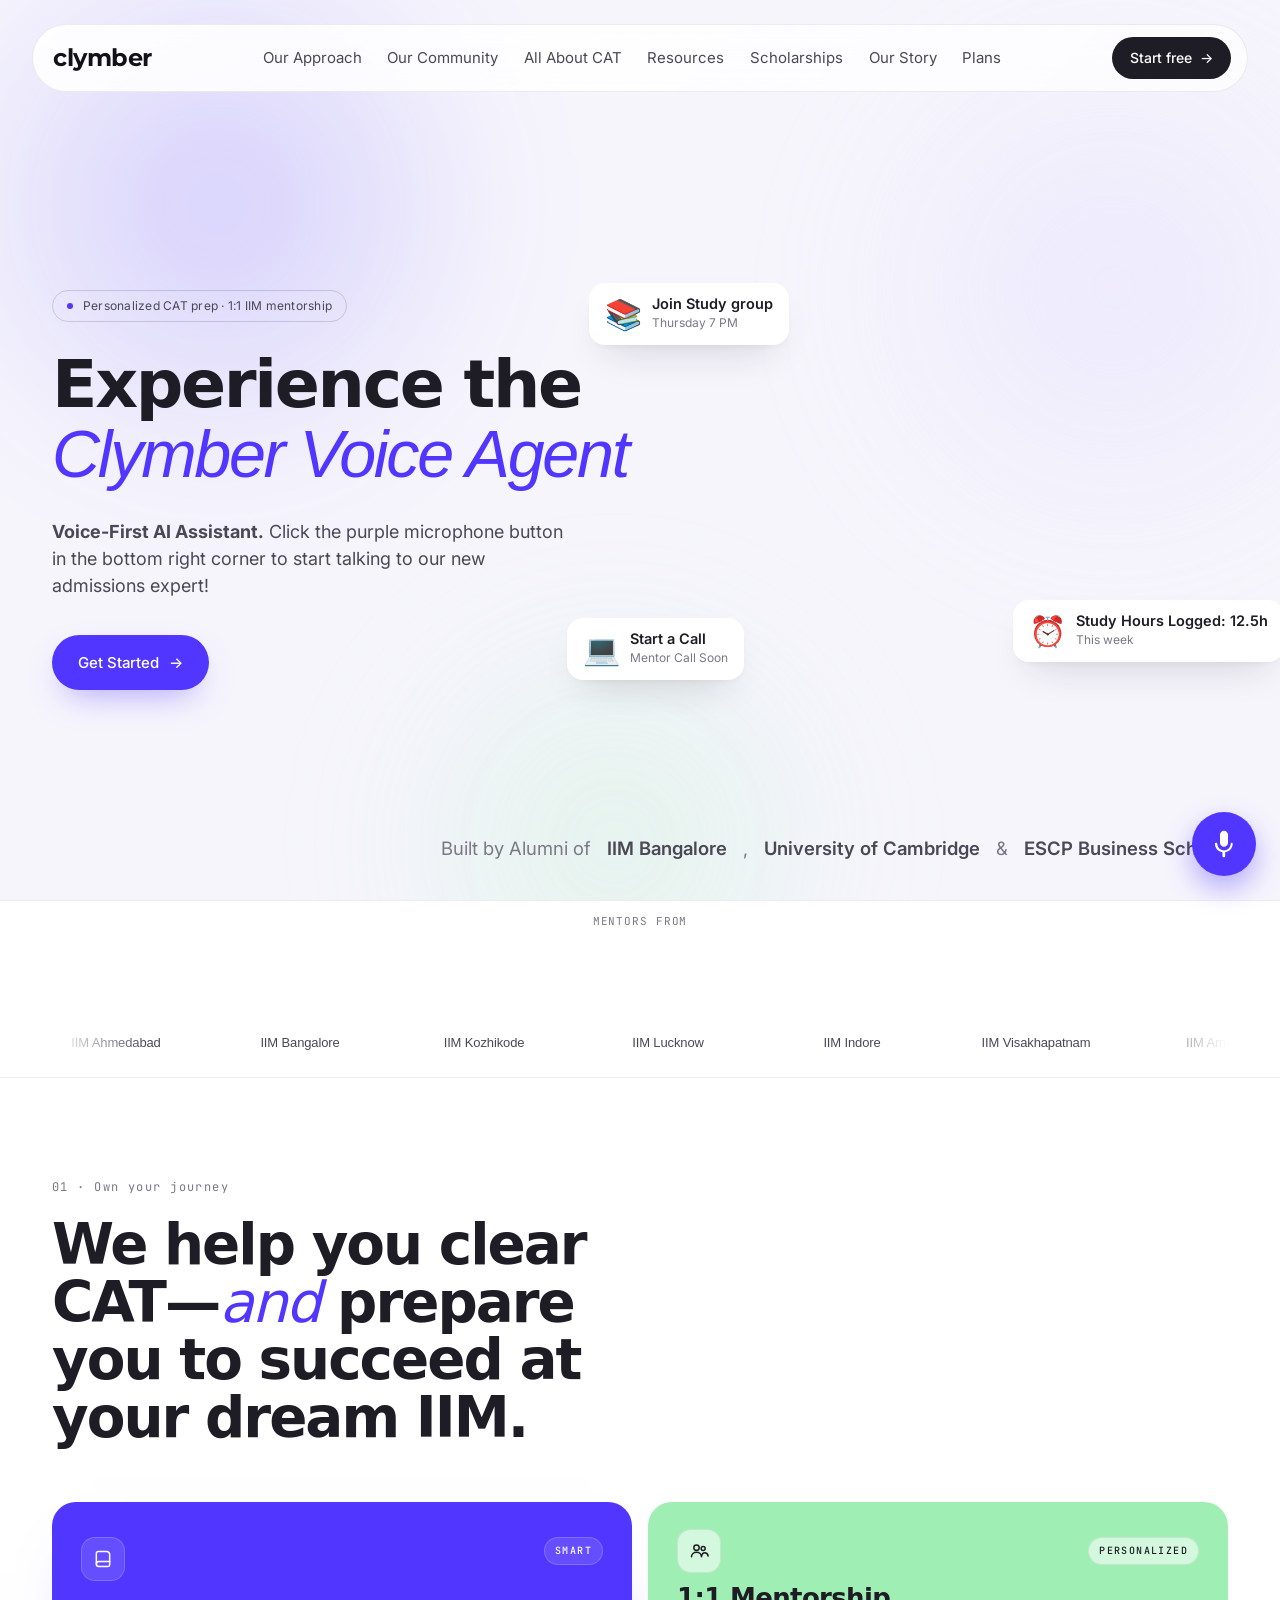
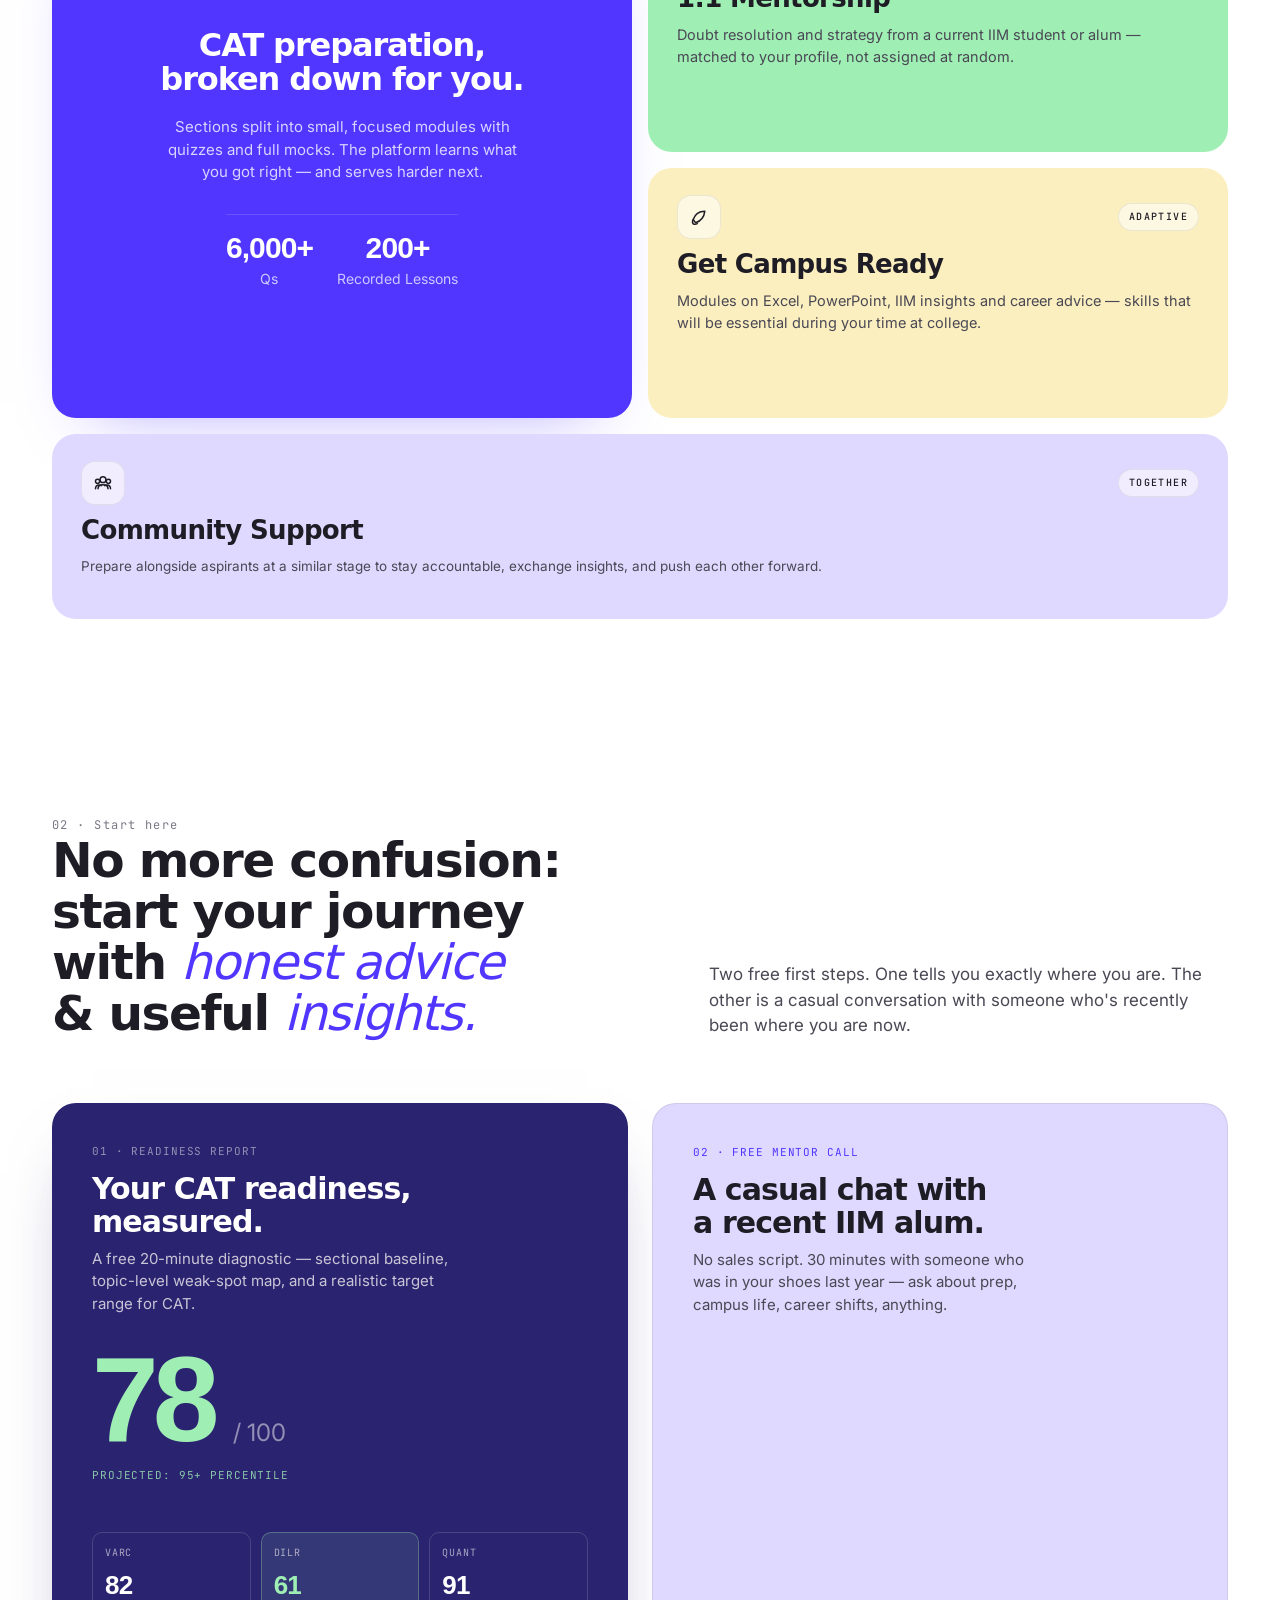
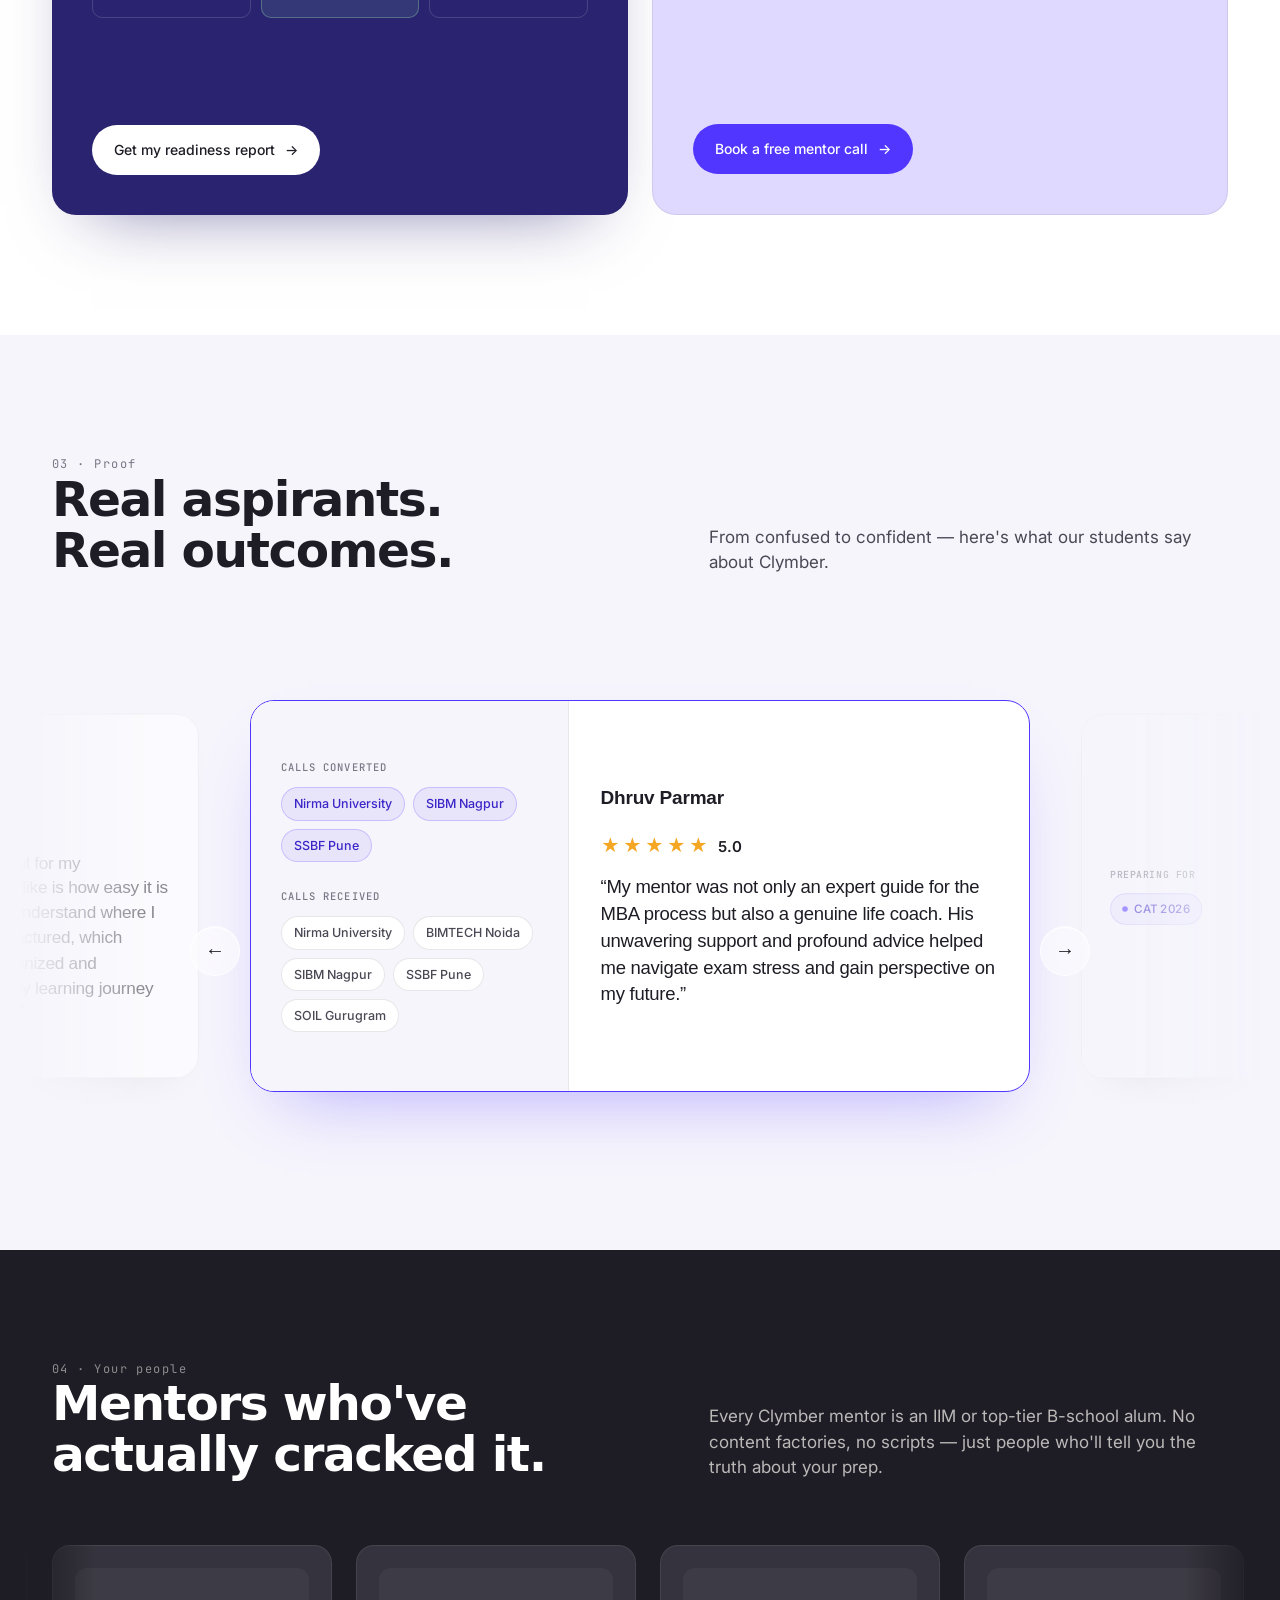
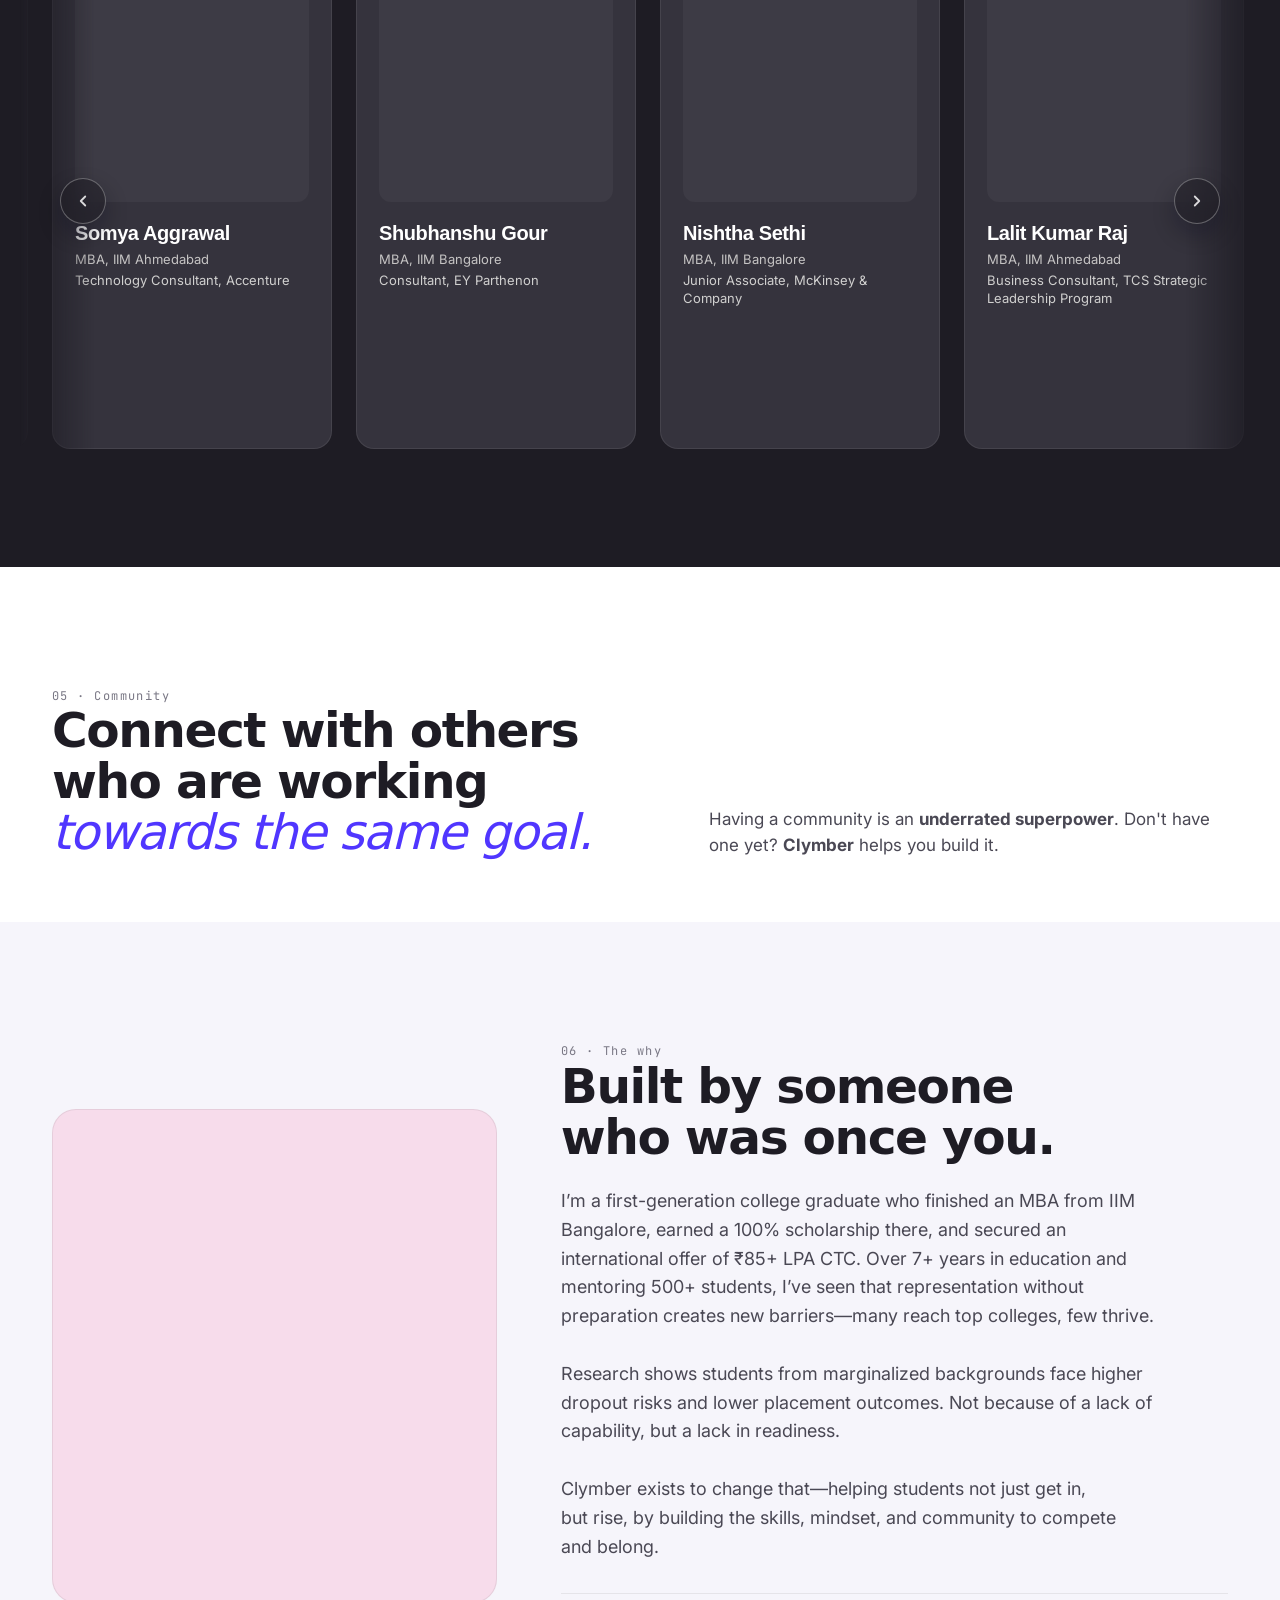
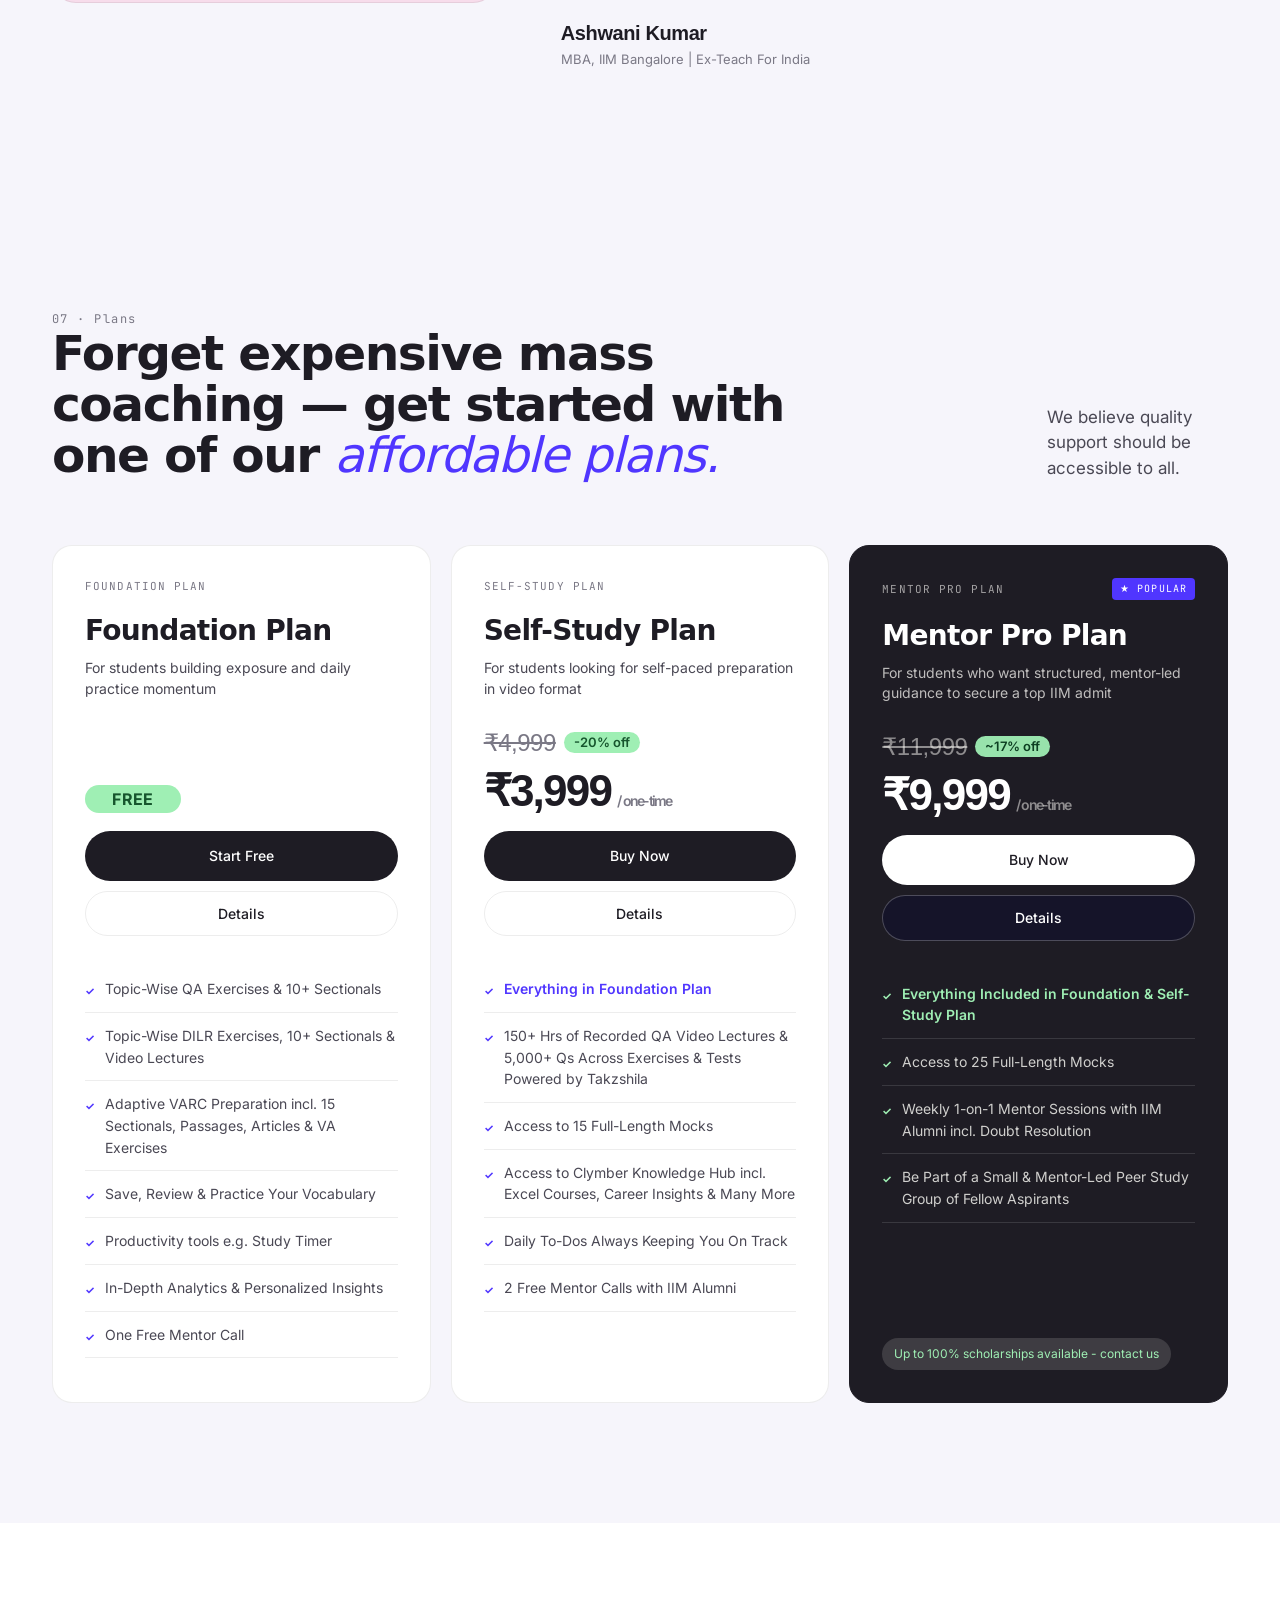
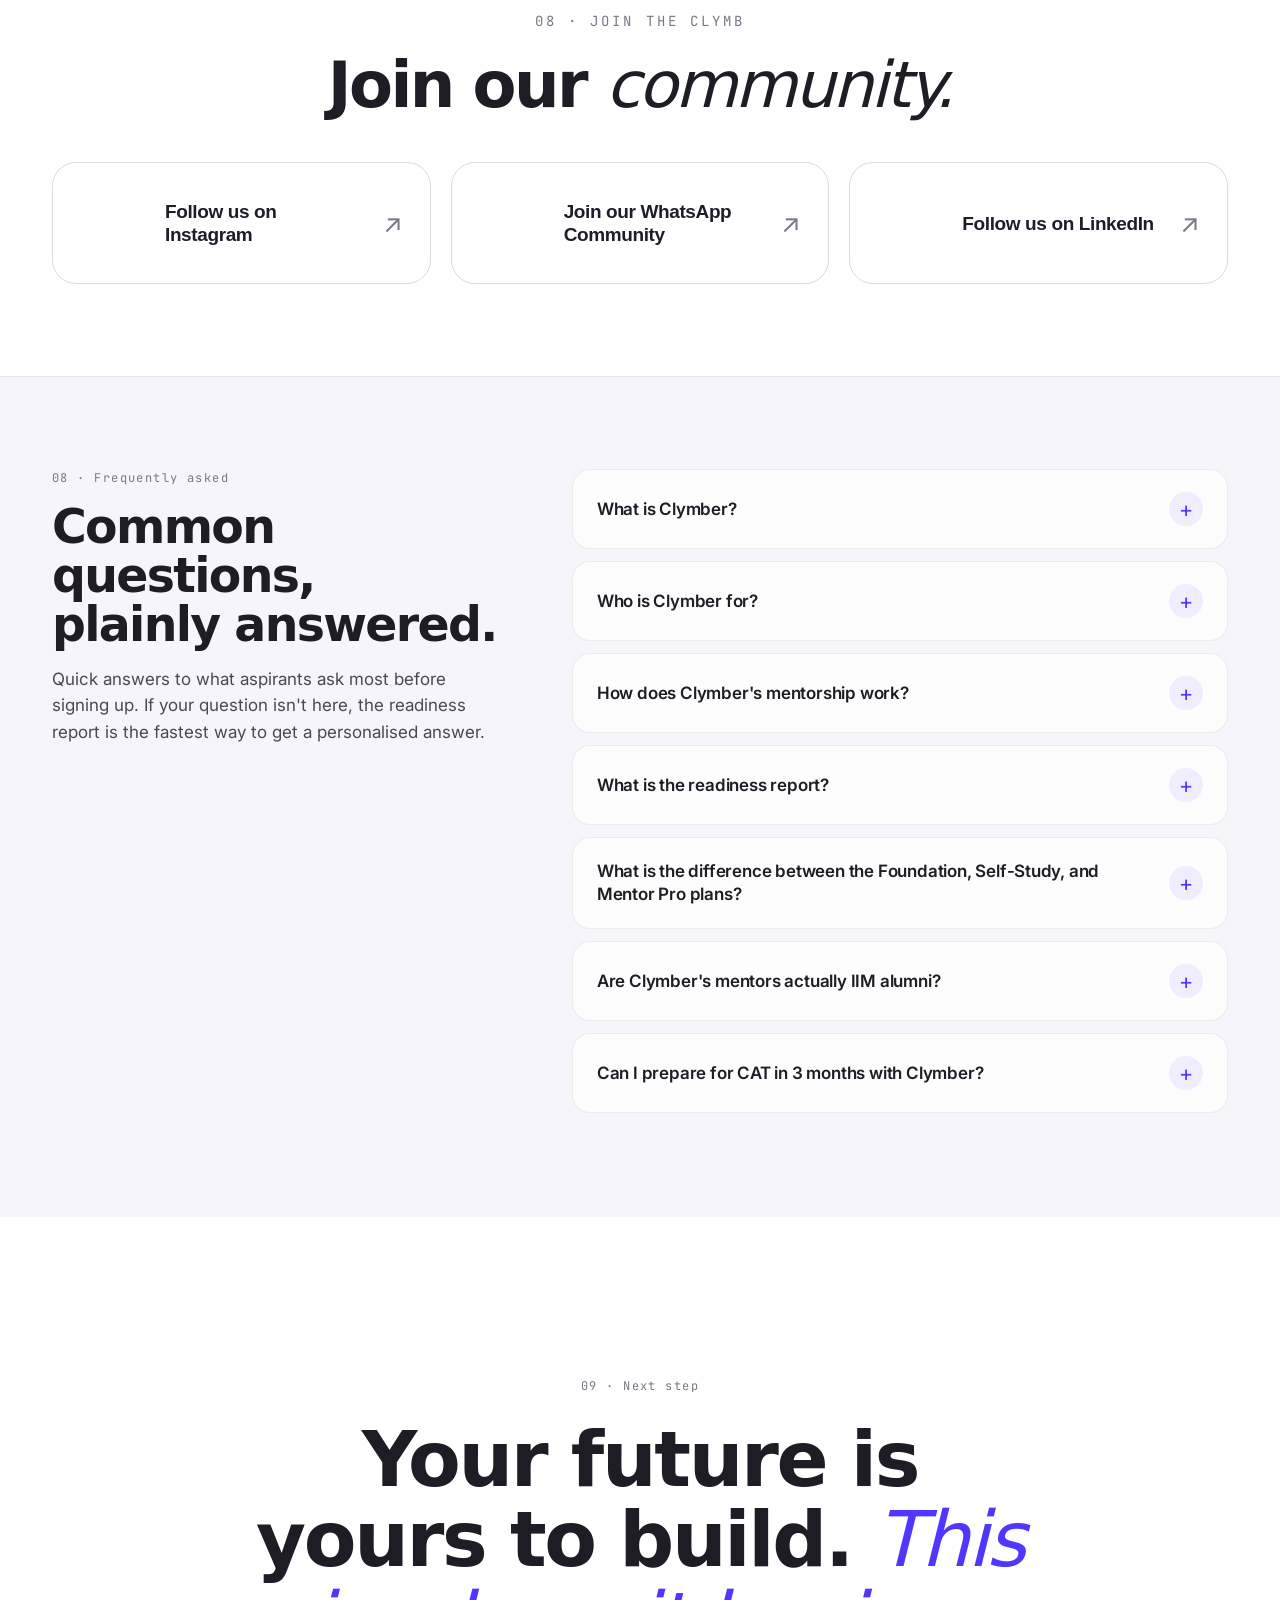
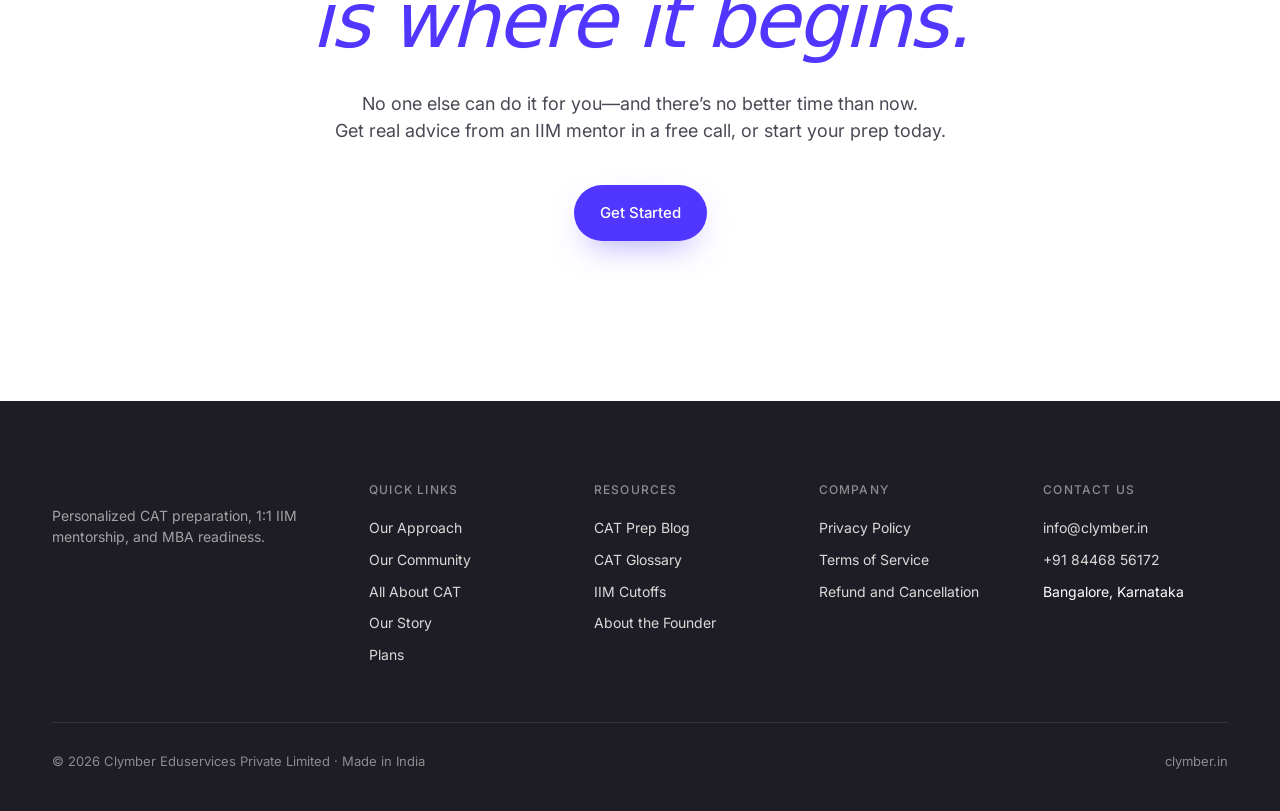
==== commit c8253552: "feat(voice-agent): enhance UI and percentile mapping - Migrate to Groq Whisper STT for universal bro" ====
--- a/static/index.html
+++ b/static/index.html
@@ -3146,15 +3146,44 @@
       }
     });
 
-    exploreBtn.addEventListener('click', () => {
+    exploreBtn.addEventListener('click', async () => {
       isInitiated = true;
       onboardingView.style.display = 'none';
       chatBody.style.display = 'flex';
       chatFooter.style.display = 'flex';
       
       const welcomeText = "Hi! I am the Clymber AI Admissions Assistant. I can evaluate your profile, recommend colleges, or explain IIM shortlisting methodologies. How can I help you today?";
+      
+      // Show speaking indicator but no text yet
+      typingIndicator.style.display = 'block';
+      typingIndicator.textContent = "Assistant is speaking...";
+      
+      // Wait for the speech to load and start playing
+      await playTTS(welcomeText);
+      
+      // Once audio is ready and playing, hide indicator
+      typingIndicator.style.display = 'none';
+      typingIndicator.textContent = "Assistant is typing...";
+      
+      // You can either show the text now, or just leave it empty. We will show a short prompt.
       addSimpleMessage("How can I help you today?", 'bot');
-      playTTS(welcomeText);
+    });
+
+    // Also highlight on the site that this is the Voice Agent demo
+    window.addEventListener('DOMContentLoaded', () => {
+        // Try to find the main hero heading and change it
+        const h1s = document.querySelectorAll('h1');
+        h1s.forEach(h1 => {
+            if(h1.textContent.includes('Clear CAT') || h1.textContent.includes('top IIMs')) {
+                h1.innerHTML = 'Experience the <br><em style="color:#5036FF;">Clymber Voice Agent</em>';
+            }
+        });
+        const subtitles = document.querySelectorAll('p.hero-sub');
+        subtitles.forEach(p => {
+            if(p.textContent.includes('Personalized CAT prep') || p.textContent.includes('No mass coaching')) {
+                p.innerHTML = '<strong>Voice-First AI Assistant.</strong> Click the purple microphone button in the bottom right corner to start talking to our new admissions expert!';
+            }
+        });
     });
 
     textInput.addEventListener('input', () => {
@@ -3223,6 +3252,19 @@
          if (payload.data.target && payload.data.target.length > 0) html += `<div style="margin-top:4px;"><strong>Target:</strong> ${payload.data.target.join(', ')}</div>`;
          if (payload.data.stretch && payload.data.stretch.length > 0) html += `<div style="margin-top:4px;"><strong>Stretch:</strong> ${payload.data.stretch.join(', ')}</div>`;
          html += `</div>`;
+      }
+      else if (payload.type === 'missing_fields') {
+         html += `<div class="vw-visual-highlight" style="background:#FFE6E6;color:#D32F2F;">Missing Information</div>`;
+         html += `<div class="vw-visual-card">`;
+         html += `<div class="vw-visual-title" style="color:#D32F2F;">Please Provide:</div>`;
+         html += `<ul class="vw-visual-list">`;
+         if (payload.data.fields && Array.isArray(payload.data.fields)) {
+             payload.data.fields.forEach(f => {
+                 let niceName = f.replace(/_/g, ' ').replace(/\w/g, l => l.toUpperCase());
+                 html += `<li>${niceName}</li>`;
+             });
+         }
+         html += `</ul></div>`;
       }
       else {
          html = payload.text || JSON.stringify(payload);
@@ -3298,43 +3340,144 @@
       }
     }
 
-    const SpeechRecognition = window.SpeechRecognition || window.webkitSpeechRecognition;
-    if (SpeechRecognition) {
-      const recognition = new SpeechRecognition();
-      recognition.continuous = false;
-      recognition.interimResults = false;
-      recognition.lang = 'en-IN';
-
-      recognition.onstart = () => {
-        micBtn.classList.add('recording');
-      };
+    let mediaRecorder = null;
+    let audioChunks = [];
+    let audioContext = null;
+    let analyser = null;
+    let vadStream = null;
+    let vadReq = null;
+
+    function startVAD() {
+      if (!audioContext) {
+        audioContext = new (window.AudioContext || window.webkitAudioContext)();
+      }
+      if (audioContext.state === 'suspended') {
+        audioContext.resume();
+      }
       
-      recognition.onresult = (event) => {
-        const transcript = event.results[0][0].transcript;
-        handleSend(transcript);
-      };
+      analyser = audioContext.createAnalyser();
+      analyser.minDecibels = -90;
+      analyser.maxDecibels = -10;
+      analyser.smoothingTimeConstant = 0.85;
       
-      recognition.onerror = (event) => {
-        micBtn.classList.remove('recording');
-      };
+      const source = audioContext.createMediaStreamSource(vadStream);
+      source.connect(analyser);
       
-      recognition.onend = () => {
-        micBtn.classList.remove('recording');
-      };
-
-      micBtn.addEventListener('click', () => {
-        if (micBtn.classList.contains('recording')) {
-          recognition.stop();
+      const bufferLength = analyser.frequencyBinCount;
+      const dataArray = new Uint8Array(bufferLength);
+      
+      let speechStarted = false;
+      let silenceStart = Date.now();
+      const SILENCE_THRESHOLD = 15;
+      const SILENCE_DURATION = 2000; // 2 seconds of silence after speaking
+      const MAX_SILENCE_DURATION = 5000; // 5 seconds of silence if no speaking
+      
+      function detectSilence() {
+        if (!mediaRecorder || mediaRecorder.state !== 'recording') return;
+        
+        analyser.getByteFrequencyData(dataArray);
+        let sum = 0;
+        for(let i=0; i<bufferLength; i++) {
+            sum += dataArray[i];
+        }
+        let average = sum / bufferLength;
+        
+        if (average > SILENCE_THRESHOLD) {
+            speechStarted = true;
+            silenceStart = Date.now();
         } else {
-          if(currentAudio) currentAudio.pause();
-          recognition.start();
+            if (speechStarted && (Date.now() - silenceStart > SILENCE_DURATION)) {
+                mediaRecorder.stop();
+                return;
+            } else if (!speechStarted && (Date.now() - silenceStart > MAX_SILENCE_DURATION)) {
+                mediaRecorder.stop();
+                return;
+            }
         }
-      });
-    } else {
-      micBtn.addEventListener('click', () => {
-        alert("Your browser doesn't support the Web Speech API. Please type your message.");
-      });
-    }
+        vadReq = requestAnimationFrame(detectSilence);
+      }
+      
+      vadReq = requestAnimationFrame(detectSilence);
+    }
+
+    async function initMediaRecorder() {
+      try {
+        const stream = await navigator.mediaDevices.getUserMedia({ audio: true });
+        vadStream = stream;
+        mediaRecorder = new MediaRecorder(stream);
+        
+        mediaRecorder.ondataavailable = (event) => {
+          if (event.data.size > 0) {
+            audioChunks.push(event.data);
+          }
+        };
+
+        mediaRecorder.onstart = () => {
+          audioChunks = [];
+          micBtn.classList.add('recording');
+          startVAD();
+        };
+
+        mediaRecorder.onstop = async () => {
+          if (vadReq) cancelAnimationFrame(vadReq);
+          micBtn.classList.remove('recording');
+          const audioBlob = new Blob(audioChunks, { type: 'audio/webm' });
+          
+          // Send to backend for transcription
+          typingIndicator.style.display = 'block';
+          typingIndicator.textContent = "Thinking...";
+          chatBody.scrollTop = chatBody.scrollHeight;
+          
+          const formData = new FormData();
+          formData.append('file', audioBlob, 'recording.webm');
+          
+          try {
+            const res = await fetch('/transcribe', {
+              method: 'POST',
+              body: formData
+            });
+            if (res.ok) {
+              const data = await res.json();
+              if (data.text) {
+                handleSend(data.text);
+              } else {
+                typingIndicator.style.display = 'none';
+              }
+            } else {
+              typingIndicator.style.display = 'none';
+              addSimpleMessage("Sorry, could not transcribe audio.", 'bot');
+            }
+          } catch (err) {
+            typingIndicator.style.display = 'none';
+            console.error(err);
+          }
+        };
+        
+        return true;
+      } catch (err) {
+        console.error("Microphone access denied or error:", err);
+        return false;
+      }
+    }
+
+    micBtn.addEventListener('click', async () => {
+      if (currentAudio) currentAudio.pause();
+      
+      if (micBtn.classList.contains('recording')) {
+        if (mediaRecorder && mediaRecorder.state !== 'inactive') {
+          mediaRecorder.stop();
+        }
+      } else {
+        if (!mediaRecorder) {
+          const success = await initMediaRecorder();
+          if (!success) {
+            alert("Microphone access is required to use voice input.");
+            return;
+          }
+        }
+        mediaRecorder.start();
+      }
+    });
   })();
 </script>
 <!-- VOICE WIDGET END -->
